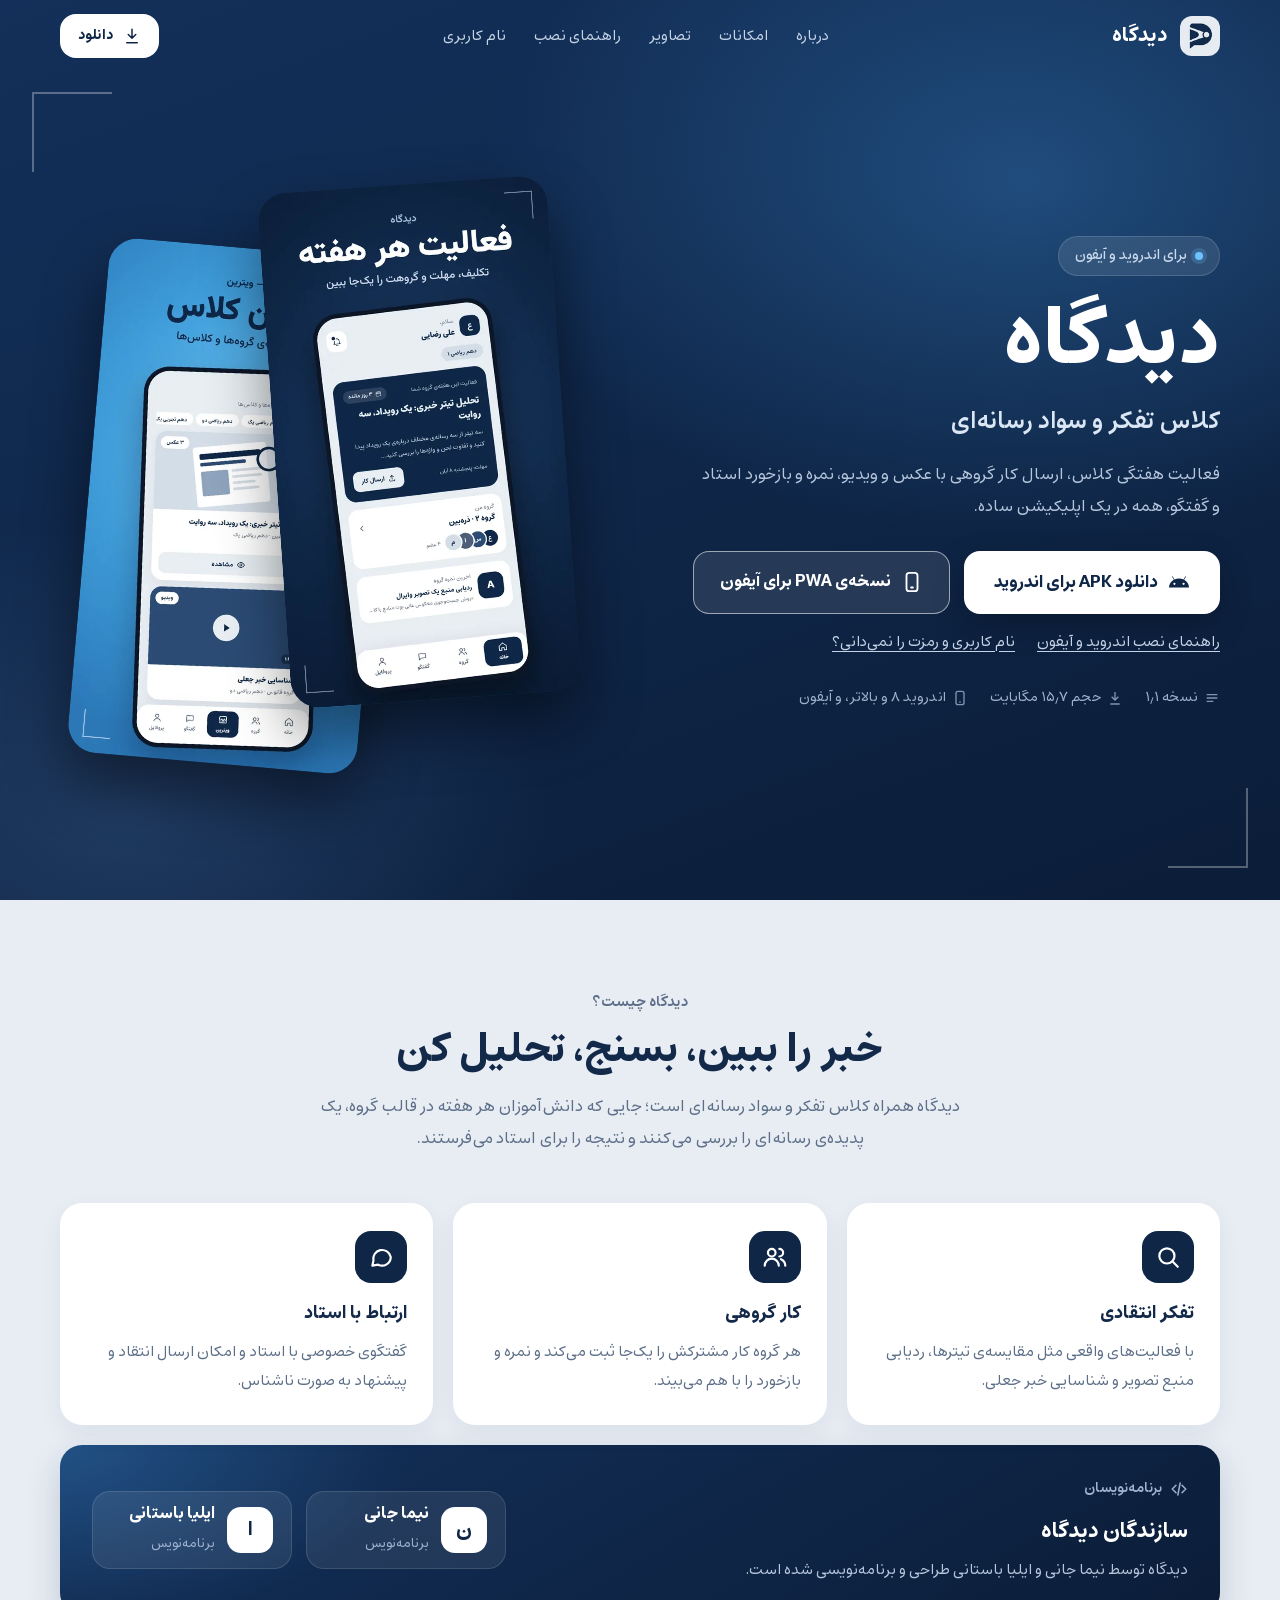
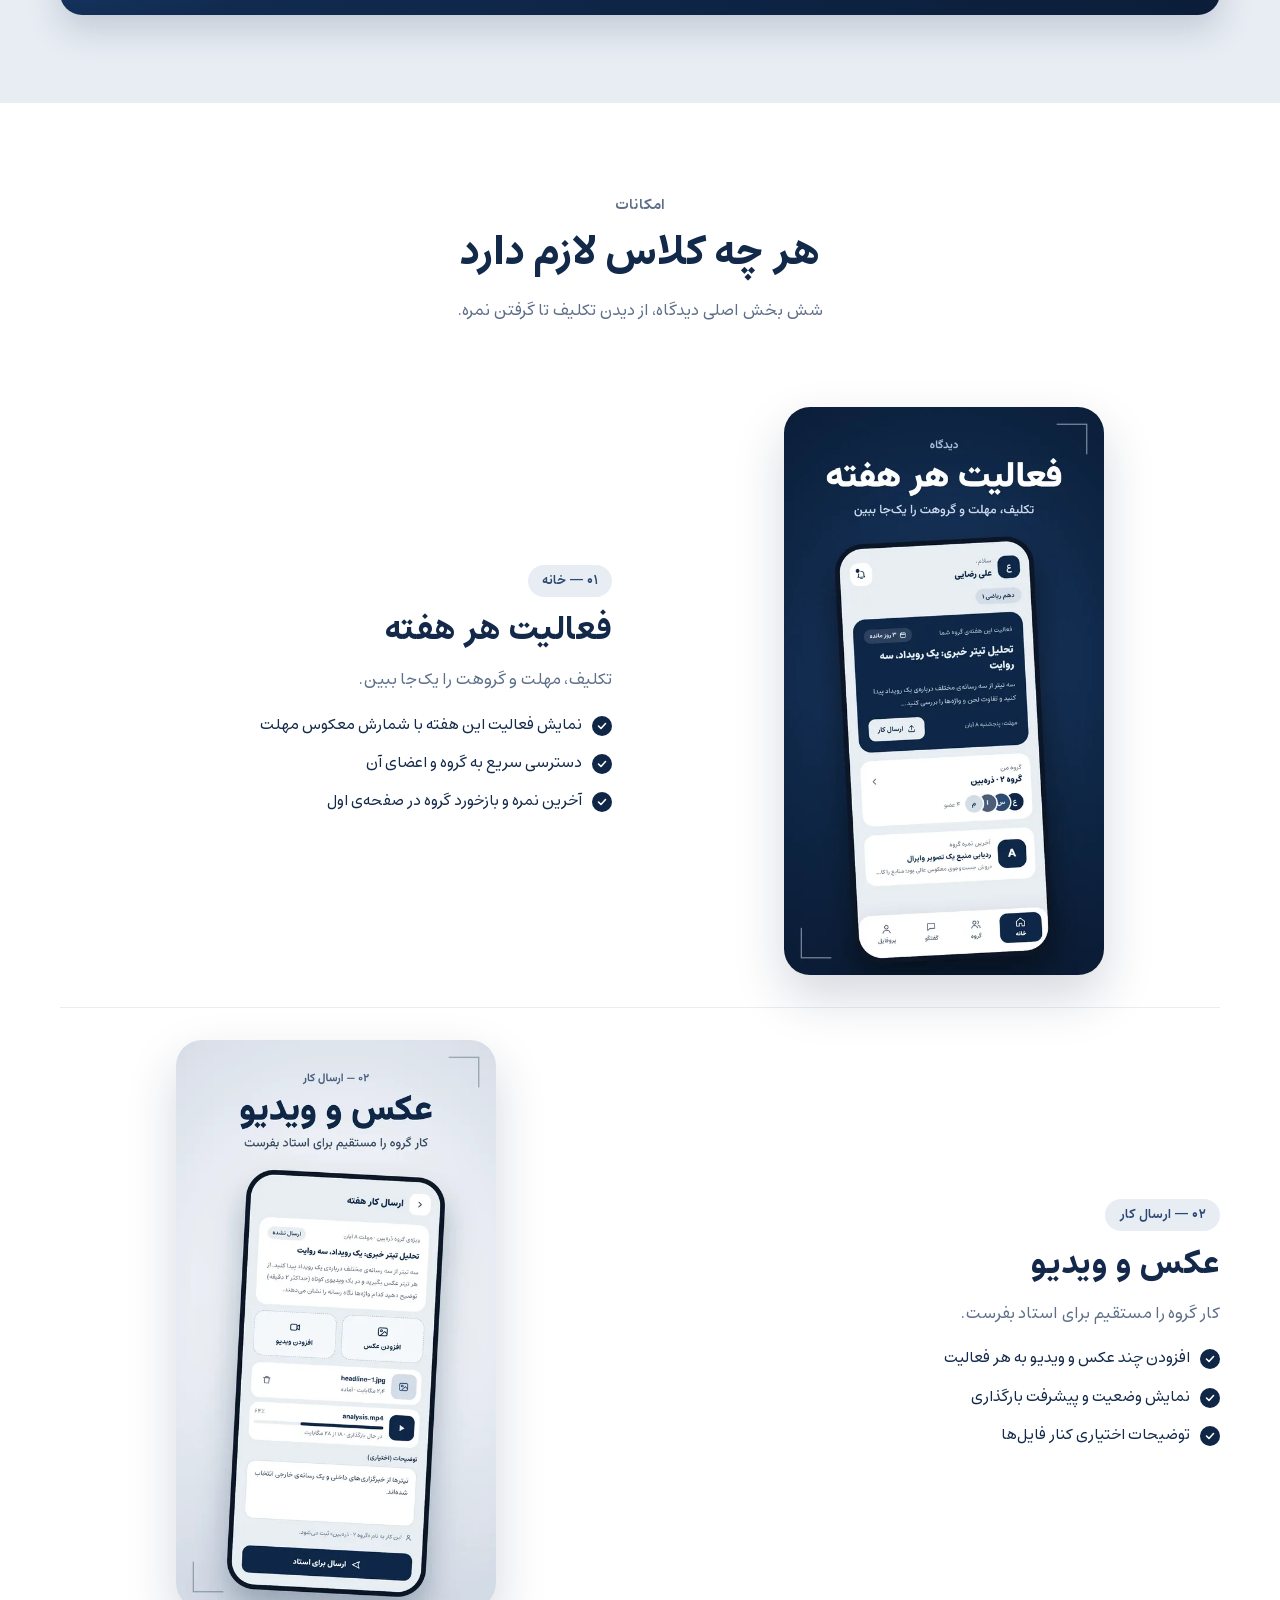
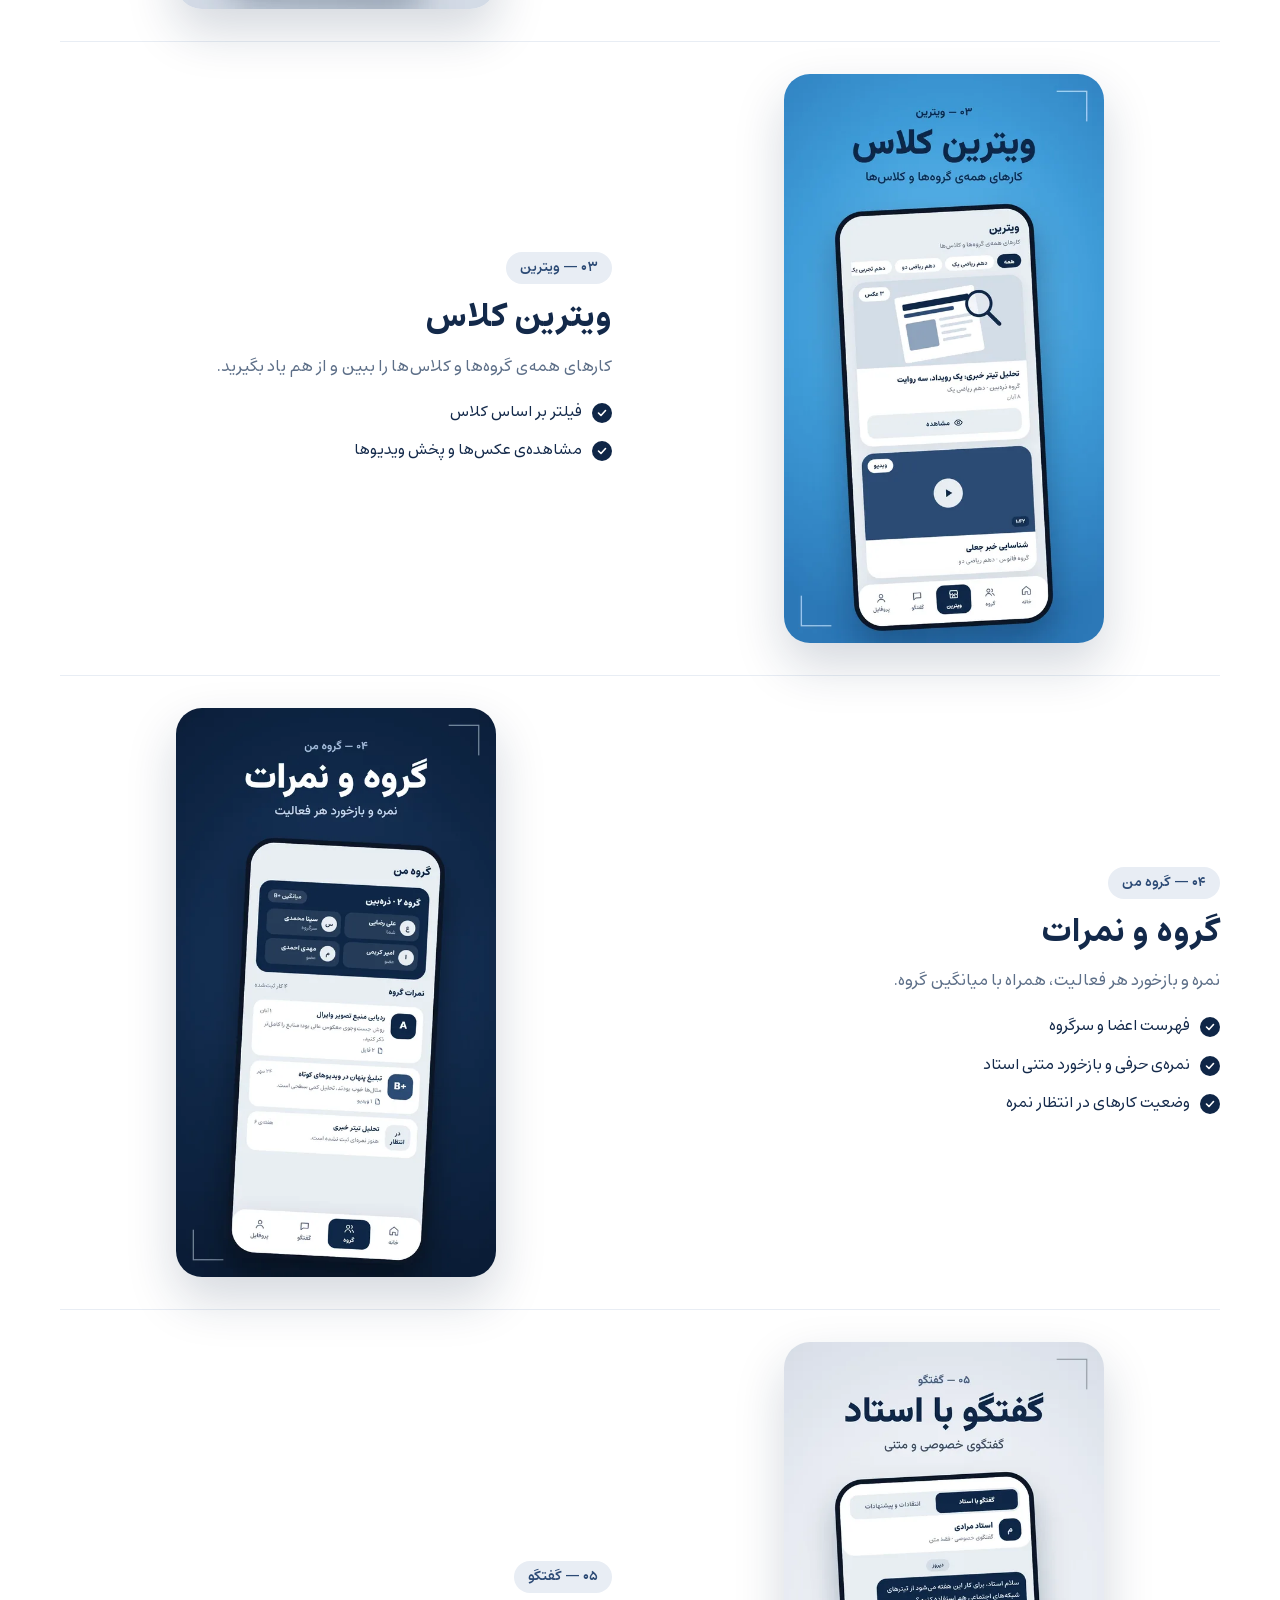
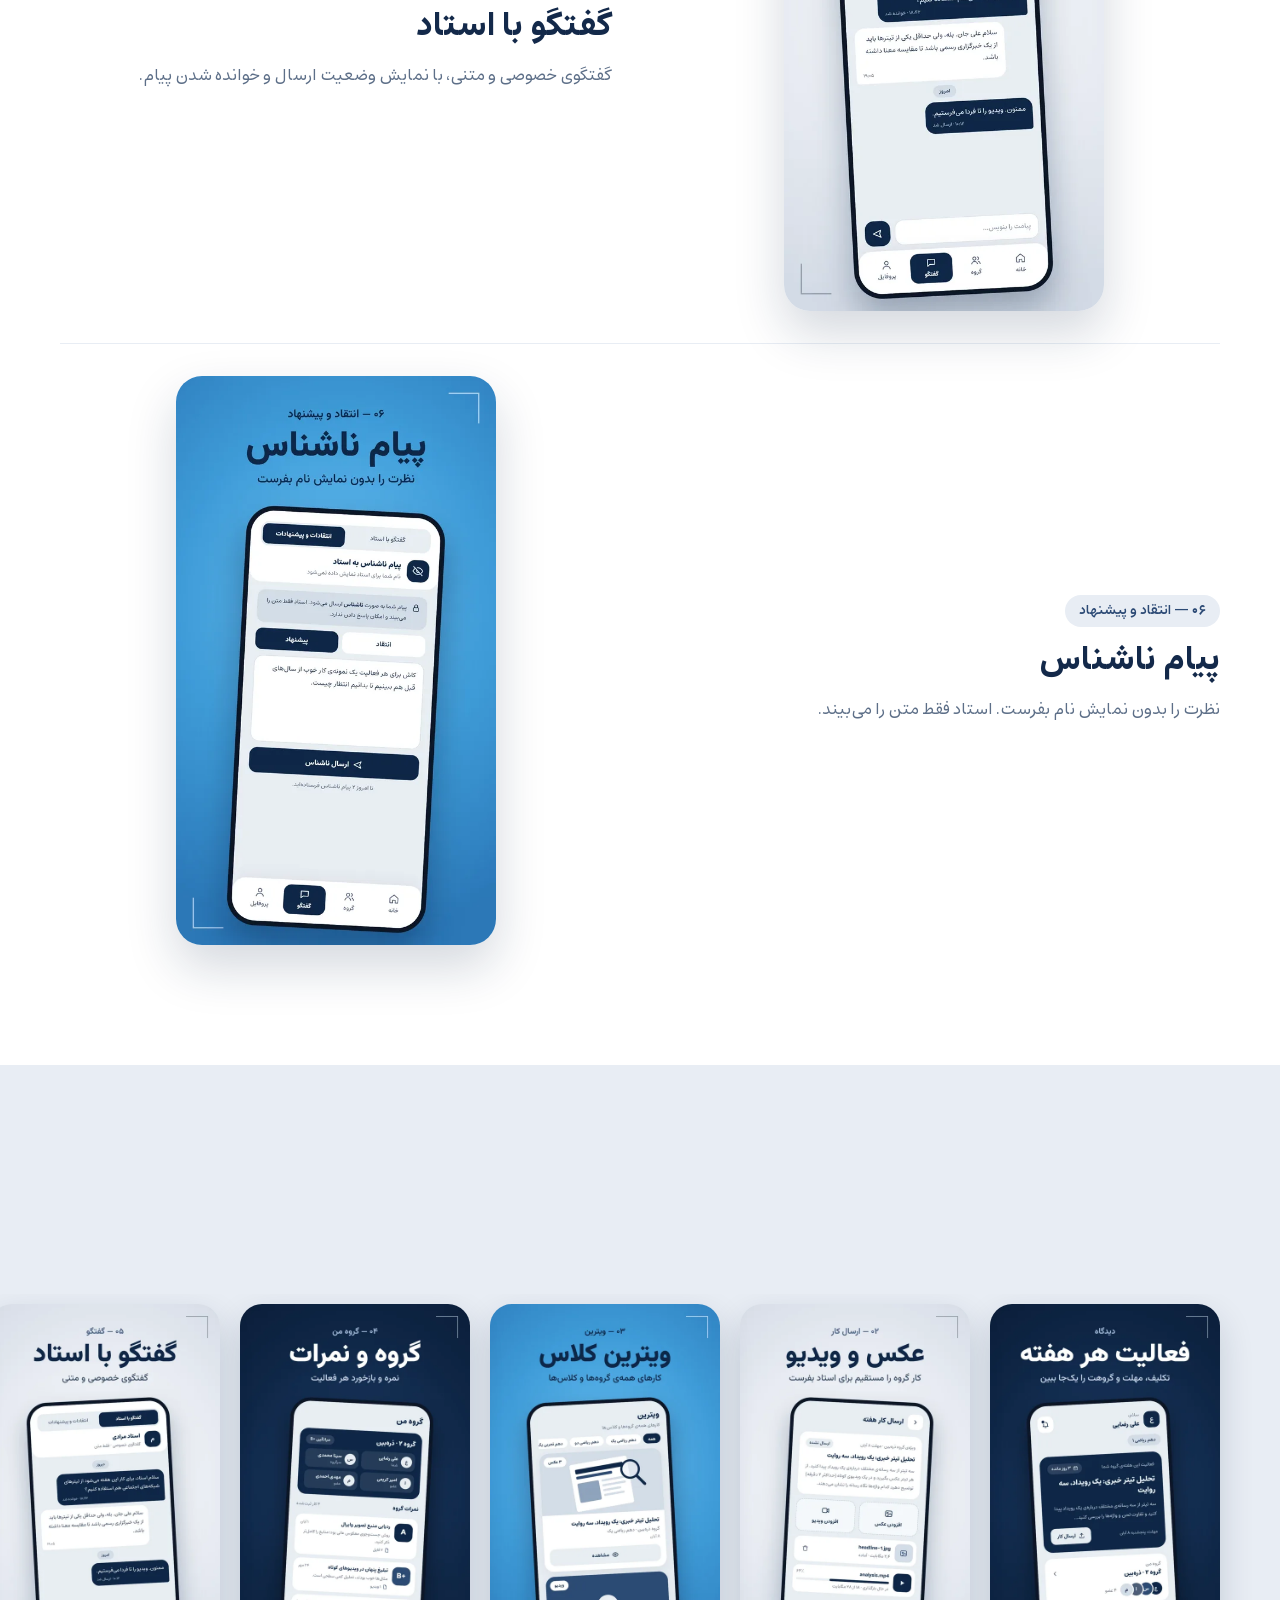
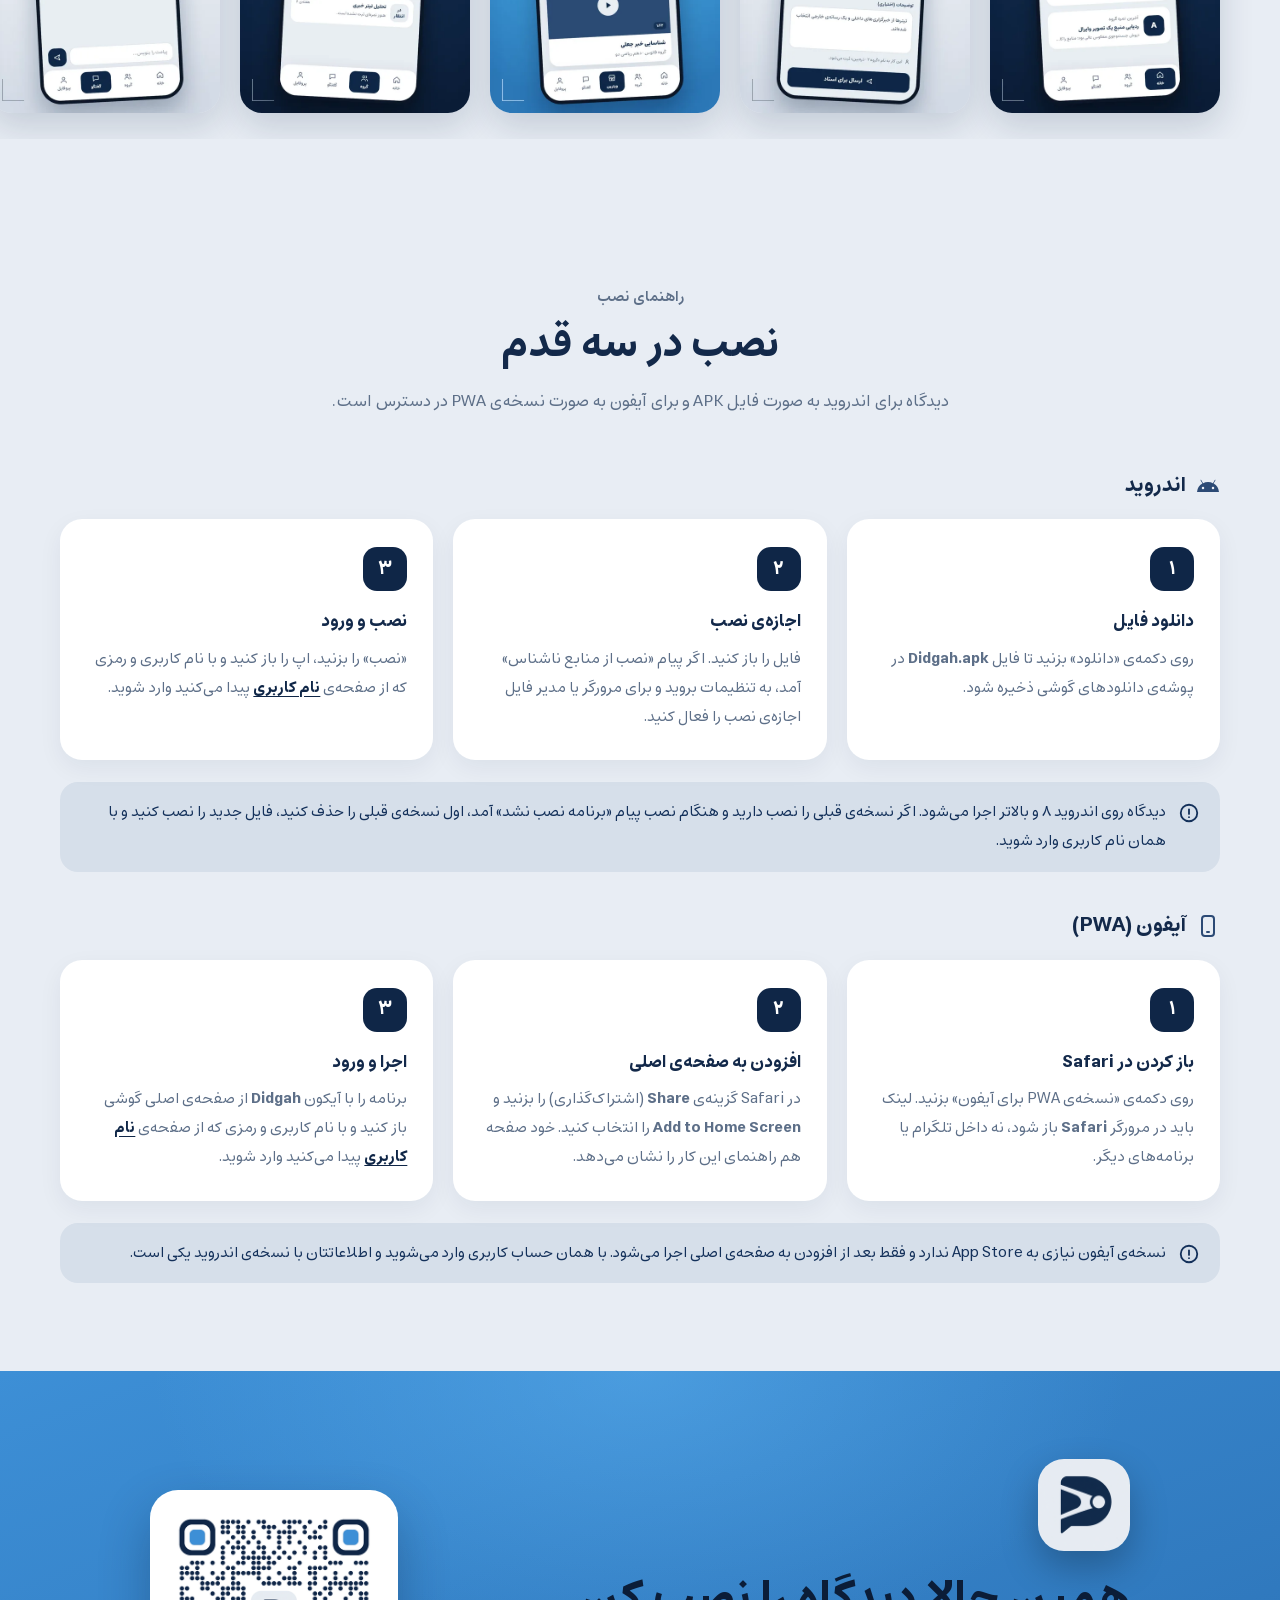
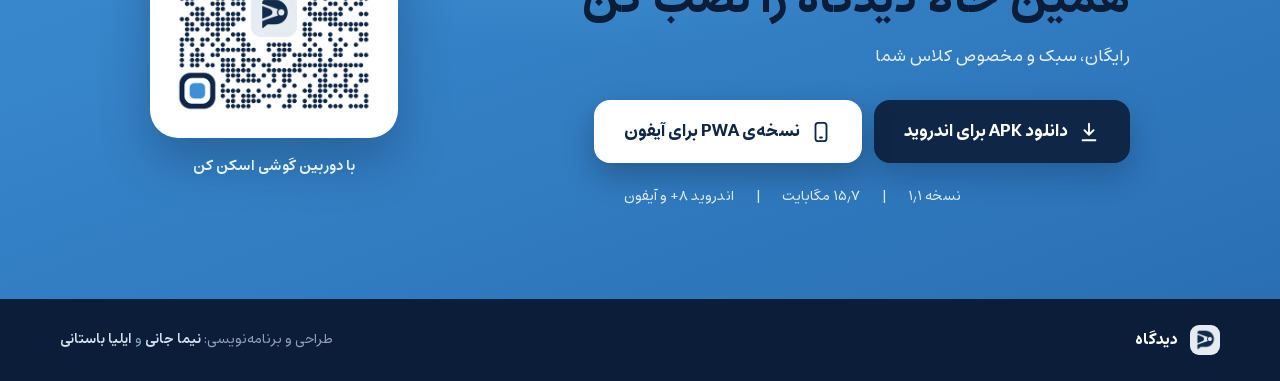
==== index.html @ c7723911 "Add QR code beside the final call to action on laptops Co-Authored-By: Claude Opus 5.5 <noreply@anth" ====
<!DOCTYPE html>
<html lang="fa" dir="rtl">
<head>
<meta charset="UTF-8">
<meta name="viewport" content="width=device-width, initial-scale=1, viewport-fit=cover">
<title>دیدگاه | دانلود اپلیکیشن کلاس تفکر و سواد رسانه‌ای</title>
<meta name="description" content="دانلود اپلیکیشن دیدگاه (Didgah) برای اندروید و نسخه‌ی PWA برای آیفون؛ اپ کلاس تفکر و سواد رسانه‌ای با فعالیت هفتگی، ارسال عکس و ویدیو، ویترین کلاس، نمرات گروه و گفتگو با استاد.">
<meta name="author" content="نیما جانی، ایلیا باستانی">
<meta name="robots" content="index, follow, max-image-preview:large">
<link rel="canonical" href="https://nimajani-cmd.github.io/didgah/">
<meta name="theme-color" content="#0f2647">
<link rel="icon" type="image/png" sizes="64x64" href="assets/img/logo-64.png">
<link rel="apple-touch-icon" href="assets/img/logo-192.png">
<meta property="og:type" content="website">
<meta property="og:site_name" content="دیدگاه">
<meta property="og:locale" content="fa_IR">
<meta property="og:url" content="https://nimajani-cmd.github.io/didgah/">
<meta property="og:title" content="دیدگاه | دانلود اپلیکیشن کلاس تفکر و سواد رسانه‌ای">
<meta property="og:description" content="فعالیت هفتگی، ارسال کار گروهی، نمرات و گفتگو با استاد در یک اپ.">
<meta property="og:image" content="https://nimajani-cmd.github.io/didgah/assets/img/banner.jpg">
<meta name="twitter:card" content="summary_large_image">
<script type="application/ld+json">
{
  "@context": "https://schema.org",
  "@graph": [
    {
      "@type": "WebSite",
      "name": "دیدگاه",
      "alternateName": ["Didgah", "اپلیکیشن دیدگاه"],
      "url": "https://nimajani-cmd.github.io/didgah/",
      "inLanguage": "fa"
    },
    {
      "@type": "SoftwareApplication",
      "name": "دیدگاه",
      "alternateName": "Didgah",
      "description": "اپلیکیشن کلاس تفکر و سواد رسانه‌ای با فعالیت هفتگی، ارسال عکس و ویدیو، ویترین کلاس، نمرات گروه و گفتگو با استاد.",
      "url": "https://nimajani-cmd.github.io/didgah/",
      "applicationCategory": "EducationalApplication",
      "operatingSystem": "Android 8.0+, iOS",
      "softwareVersion": "1.1",
      "downloadUrl": "https://nimajani-cmd.github.io/didgah/Didgah.apk",
      "image": "https://nimajani-cmd.github.io/didgah/assets/img/logo-192.png",
      "inLanguage": "fa",
      "offers": { "@type": "Offer", "price": "0", "priceCurrency": "IRR" },
      "author": [
        { "@type": "Person", "name": "نیما جانی" },
        { "@type": "Person", "name": "ایلیا باستانی" }
      ]
    }
  ]
}
</script>
<link rel="preload" href="assets/fonts/estedad_regular.ttf" as="font" type="font/ttf" crossorigin>
<link rel="preload" href="assets/fonts/estedad_bold.ttf" as="font" type="font/ttf" crossorigin>
<link rel="stylesheet" href="assets/css/site.css">
</head>
<body>

<!-- ======== Header ======== -->
<header class="top" id="top">
  <div class="wrap nav">
    <a href="#" class="brand"><img src="assets/img/logo-64.png" width="40" height="40" alt="لوگوی دیدگاه">دیدگاه</a>
    <nav class="nav-links">
      <a href="#about">درباره</a>
      <a href="#features">امکانات</a>
      <a href="#gallery" class="nav-gallery">تصاویر</a>
      <a href="#install">راهنمای نصب</a>
      <a href="account.html">نام کاربری</a>
    </nav>
    <a class="btn btn-small header-dl js-download" href="Didgah.apk" download="Didgah.apk" aria-label="دانلود APK">
      <svg viewBox="0 0 24 24" fill="none" stroke="currentColor" stroke-width="2" stroke-linecap="round" stroke-linejoin="round"><path d="M12 3v12M7 10l5 5 5-5M5 21h14"/></svg>
      <span class="dl-label">دانلود</span>
    </a>
  </div>
</header>

<!-- ======== Hero ======== -->
<section class="hero">
  <span class="corner tl"></span><span class="corner br"></span>
  <div class="hero-grid">
    <div>
      <span class="eyebrow">برای اندروید و آیفون</span>
      <h1>دیدگاه</h1>
      <div class="tagline">کلاس تفکر و سواد رسانه‌ای</div>
      <p class="lead">
        فعالیت هفتگی کلاس، ارسال کار گروهی با عکس و ویدیو، نمره و بازخورد استاد و گفتگو، همه در یک اپلیکیشن ساده.
      </p>
      <div class="cta-row" id="hero-cta">
        <a class="btn btn-primary js-download" href="Didgah.apk" download="Didgah.apk">
          <svg viewBox="0 0 24 24" fill="currentColor"><path d="M17.6 9.48l1.84-3.18a.38.38 0 00-.66-.38l-1.86 3.22A11.4 11.4 0 0012 8.1c-1.77 0-3.43.38-4.92 1.04L5.22 5.92a.38.38 0 00-.66.38L6.4 9.48A10.8 10.8 0 001 18h22a10.8 10.8 0 00-5.4-8.52zM7 15.25a1.25 1.25 0 110-2.5 1.25 1.25 0 010 2.5zm10 0a1.25 1.25 0 110-2.5 1.25 1.25 0 010 2.5z"/></svg>
          دانلود APK برای اندروید
        </a>
        <a class="btn btn-ios" href="https://didgah-web.mahyar-447.workers.dev/" target="_blank" rel="noopener">
          <svg viewBox="0 0 24 24" fill="none" stroke="currentColor" stroke-width="2" stroke-linecap="round" stroke-linejoin="round"><rect x="6" y="2" width="12" height="20" rx="3"/><path d="M11 18h2"/></svg>
          نسخه‌ی PWA برای آیفون
        </a>
      </div>
      <div class="hero-links">
        <a class="guide-link" href="#install">راهنمای نصب اندروید و آیفون</a>
        <a class="guide-link" href="account.html">نام کاربری و رمزت را نمی‌دانی؟</a>
      </div>
      <div class="meta">
        <span><svg viewBox="0 0 24 24" fill="none" stroke="currentColor" stroke-width="2"><path d="M4 7h16M4 12h16M4 17h10"/></svg>نسخه ۱٫۱</span>
        <span><svg viewBox="0 0 24 24" fill="none" stroke="currentColor" stroke-width="2"><path d="M12 3v12M7 10l5 5 5-5M5 21h14"/></svg>حجم ۱۵٫۷ مگابایت</span>
        <span><svg viewBox="0 0 24 24" fill="none" stroke="currentColor" stroke-width="2"><rect x="6" y="2" width="12" height="20" rx="3"/><path d="M11 18h2"/></svg>اندروید ۸ و بالاتر، و آیفون</span>
      </div>
    </div>
    <div class="hero-phones" aria-hidden="true">
      <div class="phone p2"><img src="assets/img/showcase-540.webp" srcset="assets/img/showcase-540.webp 540w, assets/img/showcase.webp 1080w" sizes="(max-width: 920px) 54vw, 290px" width="540" height="960" alt="" fetchpriority="high"></div>
      <div class="phone p1"><img src="assets/img/home-540.webp" srcset="assets/img/home-540.webp 540w, assets/img/home.webp 1080w" sizes="(max-width: 920px) 54vw, 290px" width="540" height="960" alt="" fetchpriority="high"></div>
    </div>
  </div>
</section>

<!-- ======== About ======== -->
<section id="about">
  <div class="wrap">
    <div class="section-head reveal">
      <div class="num">دیدگاه چیست؟</div>
      <h2>خبر را ببین، بسنج، تحلیل کن</h2>
      <p>دیدگاه همراه کلاس تفکر و سواد رسانه‌ای است؛ جایی که دانش‌آموزان هر هفته در قالب گروه، یک پدیده‌ی رسانه‌ای را بررسی می‌کنند و نتیجه را برای استاد می‌فرستند.</p>
    </div>
    <div class="about-grid">
      <div class="about-card reveal">
        <div class="ic"><svg viewBox="0 0 24 24" fill="none" stroke="currentColor" stroke-width="2" stroke-linecap="round" stroke-linejoin="round"><circle cx="11" cy="11" r="7"/><path d="M21 21l-4.3-4.3"/></svg></div>
        <h3>تفکر انتقادی</h3>
        <p>با فعالیت‌های واقعی مثل مقایسه‌ی تیترها، ردیابی منبع تصویر و شناسایی خبر جعلی.</p>
      </div>
      <div class="about-card reveal">
        <div class="ic"><svg viewBox="0 0 24 24" fill="none" stroke="currentColor" stroke-width="2" stroke-linecap="round" stroke-linejoin="round"><circle cx="9" cy="8" r="3.5"/><path d="M2.5 20a6.5 6.5 0 0113 0"/><path d="M16 4.5a3.5 3.5 0 010 7M21.5 20a6.5 6.5 0 00-4-6"/></svg></div>
        <h3>کار گروهی</h3>
        <p>هر گروه کار مشترکش را یک‌جا ثبت می‌کند و نمره و بازخورد را با هم می‌بیند.</p>
      </div>
      <div class="about-card reveal">
        <div class="ic"><svg viewBox="0 0 24 24" fill="none" stroke="currentColor" stroke-width="2" stroke-linecap="round" stroke-linejoin="round"><path d="M21 12a8 8 0 01-11.6 7.1L4 20l1-4.6A8 8 0 1121 12z"/></svg></div>
        <h3>ارتباط با استاد</h3>
        <p>گفتگوی خصوصی با استاد و امکان ارسال انتقاد و پیشنهاد به صورت ناشناس.</p>
      </div>
    </div>

    <div class="devs reveal" id="developers">
      <div class="devs-text">
        <span class="label"><svg viewBox="0 0 24 24" fill="none" stroke="currentColor" stroke-width="2" stroke-linecap="round" stroke-linejoin="round"><path d="M8 7l-5 5 5 5M16 7l5 5-5 5M13.5 4l-3 16"/></svg>برنامه‌نویسان</span>
        <h3>سازندگان دیدگاه</h3>
        <p>دیدگاه توسط نیما جانی و ایلیا باستانی طراحی و برنامه‌نویسی شده است.</p>
      </div>
      <div class="dev-list">
        <div class="dev"><span class="av">ن</span><div><b>نیما جانی</b><small>برنامه‌نویس</small></div></div>
        <div class="dev"><span class="av">ا</span><div><b>ایلیا باستانی</b><small>برنامه‌نویس</small></div></div>
      </div>
    </div>
  </div>
</section>

<!-- ======== Features ======== -->
<section class="features" id="features">
  <div class="wrap">
    <div class="section-head reveal">
      <div class="num">امکانات</div>
      <h2>هر چه کلاس لازم دارد</h2>
      <p>شش بخش اصلی دیدگاه، از دیدن تکلیف تا گرفتن نمره.</p>
    </div>

    <div class="feature reveal">
      <div>
        <span class="tag">۰۱ — خانه</span>
        <h3>فعالیت هر هفته</h3>
        <p>تکلیف، مهلت و گروهت را یک‌جا ببین.</p>
        <ul>
          <li>نمایش فعالیت این هفته با شمارش معکوس مهلت</li>
          <li>دسترسی سریع به گروه و اعضای آن</li>
          <li>آخرین نمره و بازخورد گروه در صفحه‌ی اول</li>
        </ul>
      </div>
      <div class="feature-img"><img src="assets/img/home-540.webp" srcset="assets/img/home-540.webp 540w, assets/img/home.webp 1080w" sizes="(max-width: 920px) 72vw, 320px" width="540" height="960" alt="صفحه‌ی خانه‌ی دیدگاه" loading="lazy" decoding="async"></div>
    </div>

    <div class="feature reveal">
      <div>
        <span class="tag">۰۲ — ارسال کار</span>
        <h3>عکس و ویدیو</h3>
        <p>کار گروه را مستقیم برای استاد بفرست.</p>
        <ul>
          <li>افزودن چند عکس و ویدیو به هر فعالیت</li>
          <li>نمایش وضعیت و پیشرفت بارگذاری</li>
          <li>توضیحات اختیاری کنار فایل‌ها</li>
        </ul>
      </div>
      <div class="feature-img"><img src="assets/img/submit-540.webp" srcset="assets/img/submit-540.webp 540w, assets/img/submit.webp 1080w" sizes="(max-width: 920px) 72vw, 320px" width="540" height="960" alt="صفحه‌ی ارسال کار" loading="lazy" decoding="async"></div>
    </div>

    <div class="feature reveal">
      <div>
        <span class="tag">۰۳ — ویترین</span>
        <h3>ویترین کلاس</h3>
        <p>کارهای همه‌ی گروه‌ها و کلاس‌ها را ببین و از هم یاد بگیرید.</p>
        <ul>
          <li>فیلتر بر اساس کلاس</li>
          <li>مشاهده‌ی عکس‌ها و پخش ویدیوها</li>
        </ul>
      </div>
      <div class="feature-img"><img src="assets/img/showcase-540.webp" srcset="assets/img/showcase-540.webp 540w, assets/img/showcase.webp 1080w" sizes="(max-width: 920px) 72vw, 320px" width="540" height="960" alt="ویترین کلاس" loading="lazy" decoding="async"></div>
    </div>

    <div class="feature reveal">
      <div>
        <span class="tag">۰۴ — گروه من</span>
        <h3>گروه و نمرات</h3>
        <p>نمره و بازخورد هر فعالیت، همراه با میانگین گروه.</p>
        <ul>
          <li>فهرست اعضا و سرگروه</li>
          <li>نمره‌ی حرفی و بازخورد متنی استاد</li>
          <li>وضعیت کارهای در انتظار نمره</li>
        </ul>
      </div>
      <div class="feature-img"><img src="assets/img/group-540.webp" srcset="assets/img/group-540.webp 540w, assets/img/group.webp 1080w" sizes="(max-width: 920px) 72vw, 320px" width="540" height="960" alt="صفحه‌ی گروه و نمرات" loading="lazy" decoding="async"></div>
    </div>

    <div class="feature reveal">
      <div>
        <span class="tag">۰۵ — گفتگو</span>
        <h3>گفتگو با استاد</h3>
        <p>گفتگوی خصوصی و متنی، با نمایش وضعیت ارسال و خوانده شدن پیام.</p>
      </div>
      <div class="feature-img"><img src="assets/img/chat-540.webp" srcset="assets/img/chat-540.webp 540w, assets/img/chat.webp 1080w" sizes="(max-width: 920px) 72vw, 320px" width="540" height="960" alt="گفتگو با استاد" loading="lazy" decoding="async"></div>
    </div>

    <div class="feature reveal">
      <div>
        <span class="tag">۰۶ — انتقاد و پیشنهاد</span>
        <h3>پیام ناشناس</h3>
        <p>نظرت را بدون نمایش نام بفرست. استاد فقط متن را می‌بیند.</p>
      </div>
      <div class="feature-img"><img src="assets/img/anonymous-540.webp" srcset="assets/img/anonymous-540.webp 540w, assets/img/anonymous.webp 1080w" sizes="(max-width: 920px) 72vw, 320px" width="540" height="960" alt="ارسال پیام ناشناس" loading="lazy" decoding="async"></div>
    </div>
  </div>
</section>

<!-- ======== Gallery (laptop/desktop only) ======== -->
<section class="gallery" id="gallery">
  <div class="wrap">
    <div class="section-head reveal">
      <div class="num">تصاویر</div>
      <h2>نگاهی به اپلیکیشن</h2>
    </div>
  </div>
  <div class="shots">
    <img src="assets/img/home-540.webp" width="540" height="960" alt="خانه" loading="lazy" decoding="async">
    <img src="assets/img/submit-540.webp" width="540" height="960" alt="ارسال کار" loading="lazy" decoding="async">
    <img src="assets/img/showcase-540.webp" width="540" height="960" alt="ویترین" loading="lazy" decoding="async">
    <img src="assets/img/group-540.webp" width="540" height="960" alt="گروه و نمرات" loading="lazy" decoding="async">
    <img src="assets/img/chat-540.webp" width="540" height="960" alt="گفتگو" loading="lazy" decoding="async">
    <img src="assets/img/anonymous-540.webp" width="540" height="960" alt="پیام ناشناس" loading="lazy" decoding="async">
  </div>
</section>

<!-- ======== Install ======== -->
<section id="install">
  <div class="wrap">
    <div class="section-head reveal">
      <div class="num">راهنمای نصب</div>
      <h2>نصب در سه قدم</h2>
      <p>دیدگاه برای اندروید به صورت فایل APK و برای آیفون به صورت نسخه‌ی PWA در دسترس است.</p>
    </div>
    <div class="install-groups">
      <div id="install-android">
        <h3 class="install-title reveal"><svg viewBox="0 0 24 24" fill="currentColor"><path d="M17.6 9.48l1.84-3.18a.38.38 0 00-.66-.38l-1.86 3.22A11.4 11.4 0 0012 8.1c-1.77 0-3.43.38-4.92 1.04L5.22 5.92a.38.38 0 00-.66.38L6.4 9.48A10.8 10.8 0 001 18h22a10.8 10.8 0 00-5.4-8.52zM7 15.25a1.25 1.25 0 110-2.5 1.25 1.25 0 010 2.5zm10 0a1.25 1.25 0 110-2.5 1.25 1.25 0 010 2.5z"/></svg>اندروید</h3>
        <div class="install-grid">
          <div class="step reveal">
            <h3>دانلود فایل</h3>
            <p>روی دکمه‌ی «دانلود» بزنید تا فایل <b>Didgah.apk</b> در پوشه‌ی دانلودهای گوشی ذخیره شود.</p>
          </div>
          <div class="step reveal">
            <h3>اجازه‌ی نصب</h3>
            <p>فایل را باز کنید. اگر پیام «نصب از منابع ناشناس» آمد، به تنظیمات بروید و برای مرورگر یا مدیر فایل اجازه‌ی نصب را فعال کنید.</p>
          </div>
          <div class="step reveal">
            <h3>نصب و ورود</h3>
            <p>«نصب» را بزنید، اپ را باز کنید و با نام کاربری و رمزی که از صفحه‌ی <a class="install-step-link" href="account.html">نام کاربری</a> پیدا می‌کنید وارد شوید.</p>
          </div>
        </div>
        <div class="note reveal">
          <svg viewBox="0 0 24 24" fill="none" stroke="currentColor" stroke-width="2" stroke-linecap="round" stroke-linejoin="round"><circle cx="12" cy="12" r="9"/><path d="M12 8v5M12 16.5v.01"/></svg>
          <div>دیدگاه روی اندروید ۸ و بالاتر اجرا می‌شود. اگر نسخه‌ی قبلی را نصب دارید و هنگام نصب پیام «برنامه نصب نشد» آمد، اول نسخه‌ی قبلی را حذف کنید، فایل جدید را نصب کنید و با همان نام کاربری وارد شوید.</div>
        </div>
      </div>

      <div id="install-ios">
        <h3 class="install-title reveal"><svg viewBox="0 0 24 24" fill="none" stroke="currentColor" stroke-width="2" stroke-linecap="round" stroke-linejoin="round"><rect x="6" y="2" width="12" height="20" rx="3"/><path d="M11 18h2"/></svg>آیفون (PWA)</h3>
        <div class="install-grid">
          <div class="step reveal">
            <h3>باز کردن در Safari</h3>
            <p>روی دکمه‌ی «نسخه‌ی PWA برای آیفون» بزنید. لینک باید در مرورگر <b>Safari</b> باز شود، نه داخل تلگرام یا برنامه‌های دیگر.</p>
          </div>
          <div class="step reveal">
            <h3>افزودن به صفحه‌ی اصلی</h3>
            <p>در Safari گزینه‌ی <b>Share</b> (اشتراک‌گذاری) را بزنید و <b>Add to Home Screen</b> را انتخاب کنید. خود صفحه هم راهنمای این کار را نشان می‌دهد.</p>
          </div>
          <div class="step reveal">
            <h3>اجرا و ورود</h3>
            <p>برنامه را با آیکون <b>Didgah</b> از صفحه‌ی اصلی گوشی باز کنید و با نام کاربری و رمزی که از صفحه‌ی <a class="install-step-link" href="account.html">نام کاربری</a> پیدا می‌کنید وارد شوید.</p>
          </div>
        </div>
        <div class="note reveal">
          <svg viewBox="0 0 24 24" fill="none" stroke="currentColor" stroke-width="2" stroke-linecap="round" stroke-linejoin="round"><circle cx="12" cy="12" r="9"/><path d="M12 8v5M12 16.5v.01"/></svg>
          <div>نسخه‌ی آیفون نیازی به App Store ندارد و فقط بعد از افزودن به صفحه‌ی اصلی اجرا می‌شود. با همان حساب کاربری وارد می‌شوید و اطلاعاتتان با نسخه‌ی اندروید یکی است.</div>
        </div>
      </div>
    </div>
  </div>
</section>

<!-- ======== Final CTA ======== -->
<section class="final" id="final">
  <div class="wrap reveal final-grid">
    <div class="final-main">
    <img class="logo" src="assets/img/logo-192.png" width="92" height="92" alt="لوگوی دیدگاه" loading="lazy">
    <h2>همین حالا دیدگاه را نصب کن</h2>
    <p>رایگان، سبک و مخصوص کلاس شما</p>
    <div class="final-actions">
      <a class="btn btn-dark js-download" href="Didgah.apk" download="Didgah.apk">
        <svg viewBox="0 0 24 24" fill="none" stroke="currentColor" stroke-width="2" stroke-linecap="round" stroke-linejoin="round"><path d="M12 3v12M7 10l5 5 5-5M5 21h14"/></svg>
        دانلود APK برای اندروید
      </a>
      <a class="btn btn-primary" href="https://didgah-web.mahyar-447.workers.dev/" target="_blank" rel="noopener">
        <svg viewBox="0 0 24 24" fill="none" stroke="currentColor" stroke-width="2" stroke-linecap="round" stroke-linejoin="round"><rect x="6" y="2" width="12" height="20" rx="3"/><path d="M11 18h2"/></svg>
        نسخه‌ی PWA برای آیفون
      </a>
    </div>
    <div class="meta">
      <span>نسخه ۱٫۱</span><span>|</span><span>۱۵٫۷ مگابایت</span><span>|</span><span>اندروید ۸+ و آیفون</span>
    </div>
    </div>
    <!-- Laptop/desktop only: scan with a phone to open the site there -->
    <div class="final-qr" aria-hidden="true">
      <div class="final-qr-tile"><img src="assets/img/qr.png" width="480" height="480" alt="" loading="lazy" decoding="async"></div>
      <span>با دوربین گوشی اسکن کن</span>
    </div>
  </div>
</section>

<footer>
  <div class="wrap">
    <a href="#" class="brand"><img src="assets/img/logo-64.png" width="30" height="30" alt="" loading="lazy">دیدگاه</a>
    <div class="credit">طراحی و برنامه‌نویسی: <b>نیما جانی</b> و <b>ایلیا باستانی</b></div>
  </div>
</footer>

<!-- Mobile sticky download bar -->
<div class="sticky-dl" id="sticky-dl" aria-hidden="true">
  <a class="btn btn-dark js-download" href="Didgah.apk" download="Didgah.apk" tabindex="-1">
    <svg viewBox="0 0 24 24" fill="none" stroke="currentColor" stroke-width="2" stroke-linecap="round" stroke-linejoin="round"><path d="M12 3v12M7 10l5 5 5-5M5 21h14"/></svg>
    اندروید APK
  </a>
  <a class="btn sticky-pwa" href="https://didgah-web.mahyar-447.workers.dev/" target="_blank" rel="noopener" tabindex="-1">
    <svg viewBox="0 0 24 24" fill="none" stroke="currentColor" stroke-width="2" stroke-linecap="round" stroke-linejoin="round"><rect x="6" y="2" width="12" height="20" rx="3"/><path d="M11 18h2"/></svg>
    آیفون PWA
  </a>
</div>

<div class="toast" id="toast" role="status" aria-live="polite"></div>

<script>
  // Header background on scroll
  const header = document.getElementById('top');
  const onScroll = () => header.classList.toggle('scrolled', window.scrollY > 20);
  window.addEventListener('scroll', onScroll, { passive: true });
  onScroll();

  // Reveal on scroll
  const io = new IntersectionObserver(entries => {
    entries.forEach(e => { if (e.isIntersecting) { e.target.classList.add('in'); io.unobserve(e.target); } });
  }, { threshold: 0.12 });
  document.querySelectorAll('.reveal').forEach(el => io.observe(el));

  // Mobile sticky bar: visible once the hero buttons scroll away, hidden at the final CTA
  const bar = document.getElementById('sticky-dl');
  const seen = { 'hero-cta': true, final: false };
  const updateBar = () => {
    const show = !seen['hero-cta'] && !seen.final;
    bar.classList.toggle('show', show);
    bar.setAttribute('aria-hidden', String(!show));
    document.body.classList.toggle('has-sticky', show);
  };
  const barIO = new IntersectionObserver(entries => {
    entries.forEach(e => { seen[e.target.id] = e.isIntersecting; });
    updateBar();
  });
  ['hero-cta', 'final'].forEach(id => barIO.observe(document.getElementById(id)));

  // Download feedback
  const toast = document.getElementById('toast');
  let t;
  document.querySelectorAll('.js-download').forEach(a => a.addEventListener('click', () => {
    toast.textContent = 'دانلود شروع شد. پس از پایان، فایل Didgah.apk را روی گوشی اندروید باز کنید.';
    toast.classList.add('show');
    clearTimeout(t);
    t = setTimeout(() => toast.classList.remove('show'), 4500);
  }));
</script>
</body>
</html>
---- assets/css/site.css ----
@font-face { font-family: Estedad; src: url(../fonts/estedad_regular.ttf) format("truetype"); font-weight: 400; font-display: swap; }
@font-face { font-family: Estedad; src: url(../fonts/estedad_medium.ttf) format("truetype"); font-weight: 500; font-display: swap; }
@font-face { font-family: Estedad; src: url(../fonts/estedad_semibold.ttf) format("truetype"); font-weight: 600; font-display: swap; }
@font-face { font-family: Estedad; src: url(../fonts/estedad_bold.ttf) format("truetype"); font-weight: 700; font-display: swap; }

:root {
  --navy-900: #0b1d38;
  --navy-800: #0f2647;
  --navy-700: #13305a;
  --navy-500: #2c4a75;
  --blue: #3d8fd6;
  --ice: #e8edf4;
  --ice-2: #d6dfea;
  --text: #13294a;
  --muted: #5d6f88;
  --white: #ffffff;
  --radius: 22px;
  --header-h: 72px;
  --safe-b: env(safe-area-inset-bottom, 0px);
}
* { box-sizing: border-box; margin: 0; padding: 0; }
html { scroll-behavior: smooth; scroll-padding-top: var(--header-h); -webkit-text-size-adjust: 100%; }
body {
  font-family: Estedad, Tahoma, sans-serif;
  color: var(--text);
  background: var(--ice);
  line-height: 1.9;
  -webkit-font-smoothing: antialiased;
  -webkit-tap-highlight-color: transparent;
  overflow-x: hidden;
}
a { color: inherit; text-decoration: none; }
img { max-width: 100%; height: auto; display: block; }
:focus-visible { outline: 3px solid #6cc3ff; outline-offset: 3px; border-radius: 8px; }
.wrap { width: min(1160px, 100% - 48px); margin-inline: auto; }

/* ---------- Header ---------- */
header.top {
  position: fixed; inset: 0 0 auto 0; z-index: 50;
  transition: background .25s, box-shadow .25s;
}
header.top.scrolled { background: rgba(11, 29, 56, .92); -webkit-backdrop-filter: blur(10px); backdrop-filter: blur(10px); box-shadow: 0 6px 24px rgba(0,0,0,.18); }
.nav { display: flex; align-items: center; justify-content: space-between; height: var(--header-h); }
.brand { display: flex; align-items: center; gap: 12px; color: var(--white); font-weight: 700; font-size: 1.3rem; }
.brand img { width: 40px; height: 40px; border-radius: 12px; }
.nav-links { display: flex; gap: 28px; color: #c5d3e6; font-size: .95rem; }
.btn {
  display: inline-flex; align-items: center; justify-content: center; gap: 10px;
  min-height: 44px; font-family: inherit; font-weight: 700; border: 0; cursor: pointer;
  border-radius: 16px; transition: transform .15s, box-shadow .2s, background .2s;
  white-space: nowrap;
}
.btn:active { transform: scale(.97); }
.btn svg { width: 22px; height: 22px; flex: none; }
.btn-small { padding: 8px 18px; font-size: .9rem; background: var(--white); color: var(--navy-800); }
.btn-small svg { width: 18px; height: 18px; }
.btn-primary { padding: 15px 30px; font-size: 1.1rem; background: var(--white); color: var(--navy-800); box-shadow: 0 12px 30px rgba(0,0,0,.25); }
.btn-dark { padding: 15px 30px; font-size: 1.1rem; background: var(--navy-800); color: var(--white); box-shadow: 0 12px 30px rgba(15,38,71,.3); }
.btn-ios { padding: 14px 26px; font-size: 1.05rem; color: var(--white); border: 1.5px solid rgba(255,255,255,.55); background: rgba(255,255,255,.1); }
.btn-ghost { padding: 14px 26px; font-size: 1rem; color: var(--white); border: 1.5px solid rgba(255,255,255,.35); background: transparent; }

@media (hover: hover) {
  .nav-links a:hover { color: var(--white); }
  .btn-primary:hover { transform: translateY(-2px); box-shadow: 0 16px 36px rgba(0,0,0,.3); }
  .btn-dark:hover { background: var(--navy-700); transform: translateY(-2px); }
  .btn-ghost:hover { background: rgba(255,255,255,.08); }
  .btn-ios:hover { background: rgba(255,255,255,.2); transform: translateY(-2px); }
  .about-card:hover, .step:hover { transform: translateY(-4px); box-shadow: 0 16px 34px rgba(15,38,71,.1); }
}

/* ---------- Hero ---------- */
.hero {
  position: relative; overflow: hidden; color: var(--white);
  background:
    radial-gradient(900px 600px at 80% 20%, rgba(61,143,214,.35), transparent 60%),
    radial-gradient(700px 500px at 10% 90%, rgba(44,74,117,.6), transparent 60%),
    linear-gradient(160deg, var(--navy-700), var(--navy-900));
  min-height: 100vh; min-height: 100svh;
  display: flex; align-items: center;
  padding: calc(var(--header-h) + 24px) 0 48px;
}
.corner { position: absolute; width: 80px; height: 80px; border-color: rgba(255,255,255,.3); border-style: solid; pointer-events: none; }
.corner.tl { top: calc(var(--header-h) + 20px); left: 32px; border-width: 2px 0 0 2px; }
.corner.br { bottom: 32px; right: 32px; border-width: 0 2px 2px 0; }
.hero-grid { display: grid; grid-template-columns: 1.05fr .95fr; align-items: center; gap: 40px; width: min(1160px, 100% - 48px); margin-inline: auto; }
.eyebrow {
  display: inline-flex; align-items: center; gap: 8px;
  padding: 5px 16px; border-radius: 999px; font-size: .9rem; font-weight: 500;
  background: rgba(255,255,255,.1); color: #c9d8ec; border: 1px solid rgba(255,255,255,.14);
}
.eyebrow::before { content: ""; width: 8px; height: 8px; border-radius: 50%; background: #6cc3ff; box-shadow: 0 0 0 4px rgba(108,195,255,.2); }
.hero h1 { font-size: clamp(2.8rem, 6.5vw, 5.2rem); font-weight: 700; line-height: 1.25; margin: 14px 0 4px; }
.hero .tagline { font-size: clamp(1.15rem, 2.2vw, 1.55rem); font-weight: 600; color: #dbe6f4; }
.hero p.lead { margin-top: 14px; color: #b6c6dc; font-size: 1.05rem; max-width: 520px; }
.cta-row { display: flex; flex-wrap: wrap; gap: 14px; margin-top: 28px; }
.guide-link { display: inline-flex; align-items: center; min-height: 44px; margin-top: 6px; color: #c5d3e6; font-size: .95rem; text-decoration: underline; text-underline-offset: 5px; }
.meta { display: flex; flex-wrap: wrap; gap: 8px 22px; margin-top: 20px; color: #9fb3cf; font-size: .9rem; }
.meta span { display: inline-flex; align-items: center; gap: 6px; }
.meta svg { width: 16px; height: 16px; opacity: .8; }

/* phones scale with viewport height so the hero always fits a laptop screen */
.hero-phones {
  --ph: clamp(340px, calc(100svh - var(--header-h) - 110px), 580px);
  position: relative; height: var(--ph); width: calc(var(--ph) * .82); justify-self: center;
}
.phone {
  position: absolute; width: calc(var(--ph) * .5); border-radius: calc(var(--ph) * .05); overflow: hidden;
  box-shadow: 0 30px 60px rgba(0,0,0,.45);
}
.phone.p1 { right: 0; top: 0; transform: rotate(-4deg); z-index: 2; }
.phone.p2 { left: 0; bottom: 0; transform: rotate(5deg); }

/* ---------- Sections ---------- */
section { padding: 88px 0; }
.section-head { text-align: center; max-width: 660px; margin: 0 auto 48px; }
.section-head .num { color: var(--muted); font-weight: 600; font-size: .95rem; }
.section-head h2 { font-size: clamp(1.8rem, 3.6vw, 2.6rem); font-weight: 700; line-height: 1.45; margin: 4px 0 10px; }
.section-head p { color: var(--muted); font-size: 1.05rem; }

/* About */
.about-grid { display: grid; grid-template-columns: repeat(3, 1fr); gap: 20px; }
.about-card, .step {
  background: var(--white); border-radius: var(--radius); padding: 28px 26px;
  box-shadow: 0 8px 24px rgba(15,38,71,.06); transition: transform .2s, box-shadow .2s;
}
.about-card .ic {
  width: 52px; height: 52px; border-radius: 16px; display: grid; place-items: center;
  background: var(--navy-800); color: var(--white); margin-bottom: 14px;
}
.about-card .ic svg { width: 26px; height: 26px; }
.about-card h3 { font-size: 1.15rem; margin-bottom: 6px; }
.about-card p { color: var(--muted); font-size: .97rem; }

/* Developers */
.devs {
  margin-top: 20px; border-radius: var(--radius); padding: 30px 32px;
  display: flex; align-items: center; justify-content: space-between; gap: 24px; flex-wrap: wrap;
  color: var(--white);
  background:
    radial-gradient(500px 260px at 0% 0%, rgba(61,143,214,.35), transparent 70%),
    linear-gradient(150deg, var(--navy-700), var(--navy-900));
  box-shadow: 0 14px 34px rgba(15,38,71,.18);
}
.devs-text .label { display: inline-flex; align-items: center; gap: 8px; color: #9fb3cf; font-size: .9rem; font-weight: 600; }
.devs-text .label svg { width: 18px; height: 18px; }
.devs-text h3 { font-size: 1.35rem; margin: 2px 0 4px; }
.devs-text p { color: #b6c6dc; font-size: .97rem; }
.dev-list { display: flex; gap: 14px; flex-wrap: wrap; }
.dev {
  display: flex; align-items: center; gap: 12px;
  background: rgba(255,255,255,.08); border: 1px solid rgba(255,255,255,.12);
  border-radius: 18px; padding: 10px 18px 10px 14px; min-width: 200px;
}
.dev .av {
  width: 46px; height: 46px; border-radius: 14px; flex: none; display: grid; place-items: center;
  background: var(--white); color: var(--navy-800); font-weight: 700; font-size: 1.25rem;
}
.dev b { display: block; font-size: 1.05rem; line-height: 1.5; }
.dev small { color: #9fb3cf; font-size: .85rem; }

/* Features (alternating) */
.features { background: var(--white); }
.feature {
  display: grid; grid-template-columns: 1fr 1fr; gap: 56px; align-items: center;
  padding: 32px 0;
}
.feature + .feature { border-top: 1px solid var(--ice); }
.feature:nth-child(even) .feature-img { order: -1; }
.feature-img {
  /* never taller than the viewport on short laptop screens */
  width: min(320px, calc((100vh - 160px) * .5625)); min-width: 220px;
  border-radius: 26px; overflow: hidden; justify-self: center;
  box-shadow: 0 22px 50px rgba(15,38,71,.18);
}
.feature .tag { display: inline-block; font-size: .85rem; font-weight: 600; color: var(--navy-500); background: var(--ice); padding: 3px 14px; border-radius: 999px; }
.feature h3 { font-size: clamp(1.5rem, 2.8vw, 2.1rem); line-height: 1.45; margin: 10px 0 8px; }
.feature p { color: var(--muted); font-size: 1.05rem; }
.feature ul { list-style: none; margin-top: 14px; display: grid; gap: 8px; }
.feature li { display: flex; gap: 10px; align-items: flex-start; }
.feature li::before {
  content: ""; flex: none; width: 20px; height: 20px; margin-top: 6px; border-radius: 50%;
  background: var(--navy-800) url("data:image/svg+xml,%3Csvg xmlns='http://www.w3.org/2000/svg' viewBox='0 0 24 24' fill='none' stroke='white' stroke-width='3.2' stroke-linecap='round' stroke-linejoin='round'%3E%3Cpath d='M5 12l5 5 9-10'/%3E%3C/svg%3E") center/12px no-repeat;
}

/* Gallery */
.gallery { overflow: hidden; padding-bottom: 56px; }
.shots {
  display: flex; gap: 20px; overflow-x: auto; scroll-snap-type: x mandatory;
  padding: 10px max(24px, calc((100% - 1160px) / 2)) 26px; scrollbar-width: thin;
  -webkit-overflow-scrolling: touch;
}
.shots img {
  flex: none; width: 230px; border-radius: 22px; scroll-snap-align: center;
  box-shadow: 0 14px 34px rgba(15,38,71,.16);
}

/* Install */
.install-groups { display: flex; flex-direction: column; gap: 34px; }
.install-title { display: flex; align-items: center; gap: 10px; font-size: 1.3rem; margin-bottom: 14px; }
.install-title svg { width: 24px; height: 24px; flex: none; color: var(--navy-500); }
.install-grid { display: grid; grid-template-columns: repeat(3, 1fr); gap: 20px; counter-reset: step; }
.step::before {
  counter-increment: step; content: counter(step, persian);
  display: grid; place-items: center; width: 44px; height: 44px; border-radius: 14px;
  background: var(--navy-800); color: var(--white); font-weight: 700; font-size: 1.2rem; margin-bottom: 14px;
}
.step h3 { font-size: 1.1rem; margin-bottom: 6px; }
.step p { color: var(--muted); font-size: .96rem; }
.note {
  margin-top: 22px; display: flex; gap: 12px; align-items: flex-start;
  background: var(--ice-2); border-radius: 18px; padding: 16px 20px; color: var(--navy-700); font-size: .95rem;
}
.note svg { width: 22px; height: 22px; flex: none; margin-top: 4px; }

/* Account lookup */
.account { background: var(--white); }
.account-card {
  max-width: 580px; margin: 0 auto; background: var(--ice); border-radius: 26px; padding: 30px;
  box-shadow: 0 10px 30px rgba(15,38,71,.08);
}
.account fieldset { border: 0; margin: 0 0 22px; min-width: 0; }
.account legend { font-weight: 700; font-size: 1.05rem; margin-bottom: 10px; padding: 0; }
.acc-classes { display: grid; grid-template-columns: repeat(3, 1fr); gap: 10px; }
.chip { position: relative; display: block; }
.chip input { position: absolute; inset: 0; opacity: 0; margin: 0; cursor: pointer; }
.chip span {
  display: flex; align-items: center; justify-content: center; text-align: center; min-height: 52px;
  padding: 8px 10px; border-radius: 14px; background: var(--white); border: 1.5px solid var(--ice-2);
  font-weight: 600; font-size: .98rem; line-height: 1.5; transition: background .15s, color .15s, border-color .15s;
}
.chip input:checked + span { background: var(--navy-800); color: var(--white); border-color: var(--navy-800); }
.chip input:focus-visible + span { outline: 3px solid #6cc3ff; outline-offset: 2px; }
.date-row { display: grid; grid-template-columns: 1fr 1.5fr 1.1fr; gap: 10px; }
.date-row label > span { display: block; font-size: .85rem; color: var(--muted); margin-bottom: 4px; }
.date-row select {
  width: 100%; min-height: 52px; padding: 0 14px 0 34px; border-radius: 14px;
  border: 1.5px solid var(--ice-2); background: var(--white) url("data:image/svg+xml,%3Csvg xmlns='http://www.w3.org/2000/svg' viewBox='0 0 24 24' fill='none' stroke='%235d6f88' stroke-width='2.4' stroke-linecap='round' stroke-linejoin='round'%3E%3Cpath d='M6 9l6 6 6-6'/%3E%3C/svg%3E") left 12px center/16px no-repeat;
  font-family: inherit; font-size: 1rem; color: var(--text); -webkit-appearance: none; appearance: none; cursor: pointer;
}
.date-row select:focus-visible { outline: 3px solid #6cc3ff; outline-offset: 2px; }
.acc-submit { width: 100%; }
.acc-submit[disabled] { opacity: .7; cursor: progress; }
.acc-error { margin-top: 14px; color: #a1281d; background: #fde8e6; border-radius: 14px; padding: 12px 16px; font-size: .95rem; }
.acc-result { text-align: center; }
.acc-result .acc-class { display: inline-block; font-size: .9rem; font-weight: 600; color: var(--navy-500); background: var(--white); padding: 3px 14px; border-radius: 999px; }
.acc-result .acc-name { font-size: 1.6rem; font-weight: 700; line-height: 1.5; margin: 10px 0 16px; }
.acc-cred { background: var(--white); border-radius: 20px; padding: 18px 16px; display: flex; flex-direction: column; align-items: center; gap: 4px; }
.acc-cred > span { color: var(--muted); font-size: .92rem; }
.acc-cred b { font-size: 2.1rem; letter-spacing: .12em; line-height: 1.5; color: var(--navy-800); user-select: all; }
.acc-copy { margin-top: 6px; padding: 8px 18px; font-size: .92rem; background: var(--ice); color: var(--navy-800); box-shadow: none; }
.acc-copy svg { width: 18px; height: 18px; }
.acc-tip { margin-top: 16px; text-align: right; display: flex; gap: 10px; align-items: flex-start; background: var(--ice-2); color: var(--navy-700); border-radius: 16px; padding: 14px 16px; font-size: .95rem; }
.acc-tip svg { width: 22px; height: 22px; flex: none; margin-top: 3px; }
.acc-again { margin-top: 14px; background: none; border: 0; color: var(--navy-500); font-family: inherit; font-size: .95rem; text-decoration: underline; text-underline-offset: 5px; cursor: pointer; min-height: 44px; }
.install-step-link { color: var(--navy-800); font-weight: 700; text-decoration: underline; text-underline-offset: 4px; }
.hero-links { display: flex; flex-wrap: wrap; gap: 0 22px; }

/* Final CTA */
.final {
  color: var(--white); text-align: center; position: relative; overflow: hidden;
  background:
    radial-gradient(700px 400px at 50% 0%, rgba(108,195,255,.35), transparent 70%),
    linear-gradient(160deg, #3d8fd6, #2a6fb3);
}
.final img.logo { width: 92px; height: 92px; border-radius: 26px; margin: 0 auto 18px; box-shadow: 0 16px 36px rgba(0,0,0,.25); }
.final h2 { font-size: clamp(1.8rem, 4.2vw, 2.9rem); color: var(--navy-900); line-height: 1.4; }
.final-qr { display: none; }
/* Laptop/desktop: content on the right, QR code on the left */
@media (min-width: 921px) {
  .final { text-align: right; }
  .final-grid { display: grid; grid-template-columns: 1fr auto; align-items: center; gap: 56px; max-width: 980px; }
  .final img.logo { margin: 0 0 18px; }
  .final-grid .final-actions, .final-grid .meta { justify-content: flex-start; }
  .final-qr { display: flex; flex-direction: column; align-items: center; gap: 14px; }
  .final-qr-tile { background: var(--white); border-radius: 28px; padding: 14px; box-shadow: 0 22px 50px rgba(11,29,56,.3); }
  .final-qr-tile img { width: 220px; height: 220px; border-radius: 12px; }
  .final-qr span { color: #e7f1fb; font-size: .95rem; font-weight: 600; }
}
.final p { color: #e7f1fb; font-size: 1.1rem; margin: 6px 0 26px; }
.final-actions { display: flex; flex-wrap: wrap; justify-content: center; gap: 12px; }
.final .meta { justify-content: center; color: #e1ecf8; }

footer { background: var(--navy-900); color: #8ea3c0; padding: 26px 0 calc(26px + var(--safe-b)); font-size: .9rem; }
footer .wrap { display: flex; justify-content: space-between; align-items: center; flex-wrap: wrap; gap: 10px 24px; }
footer .brand { font-size: 1rem; }
footer .brand img { width: 30px; height: 30px; border-radius: 9px; }
footer .credit b { color: #d5e1f0; font-weight: 600; }

/* Mobile sticky download bar */
.sticky-dl {
  position: fixed; inset: auto 0 0 0; z-index: 60; display: none;
  padding: 10px 16px calc(10px + var(--safe-b));
  background: rgba(255,255,255,.94); -webkit-backdrop-filter: blur(12px); backdrop-filter: blur(12px);
  box-shadow: 0 -8px 24px rgba(15,38,71,.12);
  transform: translateY(110%); transition: transform .3s ease;
  align-items: center; gap: 10px;
}
.sticky-dl.show { transform: none; }
.sticky-dl .btn { flex: 1 1 0; min-width: 0; padding: 10px 8px; font-size: .95rem; box-shadow: none; }
.sticky-pwa { background: var(--ice-2); color: var(--navy-800); }
.sticky-dl .btn svg { width: 18px; height: 18px; }

/* Toast */
.toast {
  position: fixed; bottom: calc(24px + var(--safe-b)); left: 50%; transform: translate(-50%, 24px);
  background: var(--navy-800); color: var(--white); padding: 13px 22px; border-radius: 16px;
  box-shadow: 0 14px 34px rgba(0,0,0,.3); font-size: .95rem; z-index: 100;
  opacity: 0; visibility: hidden; pointer-events: none;
  transition: transform .35s cubic-bezier(.2,.9,.3,1.2), opacity .25s, visibility 0s linear .35s;
  width: max-content; max-width: calc(100% - 32px); text-align: center;
}
.toast.show { transform: translate(-50%, 0); opacity: 1; visibility: visible; transition: transform .35s cubic-bezier(.2,.9,.3,1.2), opacity .25s, visibility 0s; }

/* Reveal */
.reveal { opacity: 0; transform: translateY(24px); transition: opacity .7s, transform .7s; }
.reveal.in { opacity: 1; transform: none; }
@media (prefers-reduced-motion: reduce) {
  .reveal { opacity: 1; transform: none; transition: none; }
  html { scroll-behavior: auto; }
  .sticky-dl, .toast { transition: none; }
}

/* ---------- Laptop: short screens (e.g. 1366x768, 1280x720) ---------- */
@media (min-width: 921px) and (max-height: 820px) {
  section { padding: 72px 0; }
  .section-head { margin-bottom: 36px; }
  .hero h1 { font-size: clamp(2.8rem, 5.5vw, 4.4rem); }
  .feature { padding: 24px 0; }
}

/* ---------- Tablet & phone ---------- */
@media (max-width: 920px) {
  :root { --header-h: 100px; }
  .wrap, .hero-grid { width: min(100% - 32px, 640px); }
  .nav { flex-wrap: wrap; height: auto; padding-top: 10px; row-gap: 2px; }
  .nav-links {
    order: 3; width: 100%; justify-content: space-between; gap: 4px;
    font-size: .9rem; border-top: 1px solid rgba(255,255,255,.12); padding: 2px 0 4px;
  }
  .nav-links a { display: inline-flex; align-items: center; min-height: 42px; padding: 0 4px; }
  .nav-links a.nav-gallery { display: none; }
  .header-dl { display: none; }
  .nav-links { justify-content: space-around; }
  .hero-links { display: none; }
  .brand img { width: 36px; height: 36px; }
  .hero { min-height: 0; padding-bottom: 40px; }
  .hero-grid { grid-template-columns: 1fr; text-align: center; gap: 28px; }
  .hero p.lead { margin-inline: auto; }
  .cta-row, .meta { justify-content: center; }
  .hero-phones { --ph: min(420px, 108vw); }
  .corner { display: none; }
  section { padding: 64px 0; }
  .section-head { margin-bottom: 32px; }
  .about-grid, .install-grid { grid-template-columns: 1fr; gap: 14px; }
  .about-card { display: grid; grid-template-columns: auto 1fr; column-gap: 16px; padding: 20px; }
  .about-card .ic { grid-row: span 2; margin: 0; }
  .about-card h3 { margin: 0; }
  .step { padding: 22px 20px; display: grid; grid-template-columns: auto 1fr; column-gap: 16px; }
  .step::before { grid-row: span 2; margin: 0; }
  .devs { flex-direction: column; align-items: stretch; text-align: center; padding: 26px 20px; }
  .dev-list { justify-content: center; }
  .dev { flex: 1 1 200px; }
  .feature { grid-template-columns: 1fr; gap: 24px; text-align: center; padding: 28px 0; }
  .feature:nth-child(even) .feature-img { order: 0; }
  .feature-img { width: min(260px, 72vw); min-width: 0; border-radius: 22px; }
  .feature ul { justify-content: center; text-align: right; }
  /* the six screens are already shown in the features list on phones */
  .gallery, .nav-gallery { display: none; }
  .sticky-dl { display: flex; }
  body.has-sticky .toast { bottom: calc(86px + var(--safe-b)); }
  footer { padding-bottom: calc(90px + var(--safe-b)); }
  footer .wrap { flex-direction: column; text-align: center; }
}
@media (max-width: 480px) {
  .account-card { padding: 22px 18px; border-radius: 22px; }
  .acc-classes { grid-template-columns: 1fr; }
  .chip span { min-height: 48px; }
  .acc-result .acc-name { font-size: 1.4rem; }
  .hero h1 { font-size: 2.9rem; }
  .hero p.lead { font-size: 1rem; }
  .cta-row { flex-direction: column; }
  .cta-row .btn, .final .btn { width: 100%; }
  .meta { gap: 6px 16px; font-size: .85rem; }
  .header-dl span { display: none; }
  .header-dl { padding: 8px 12px; }
  .dev { min-width: 0; }
}

/* ---------- Account page ---------- */
body.page-account { background: var(--white); }
.page-account header.top { background: var(--navy-900); box-shadow: 0 6px 24px rgba(0,0,0,.18); }
.nav-links a[aria-current="page"] { color: var(--white); font-weight: 700; }
.account-page { padding: calc(var(--header-h) + 44px) 0 72px; min-height: calc(100vh - 90px); min-height: calc(100svh - 90px); }
.account-page .section-head { margin-bottom: 28px; }
.back-link {
  display: flex; justify-content: center; align-items: center; gap: 6px; min-height: 44px; margin-top: 18px;
  color: var(--navy-500); font-size: .95rem; text-decoration: underline; text-underline-offset: 5px;
}
@media (max-width: 920px) {
  .account-page { padding-top: calc(var(--header-h) + 28px); }
}
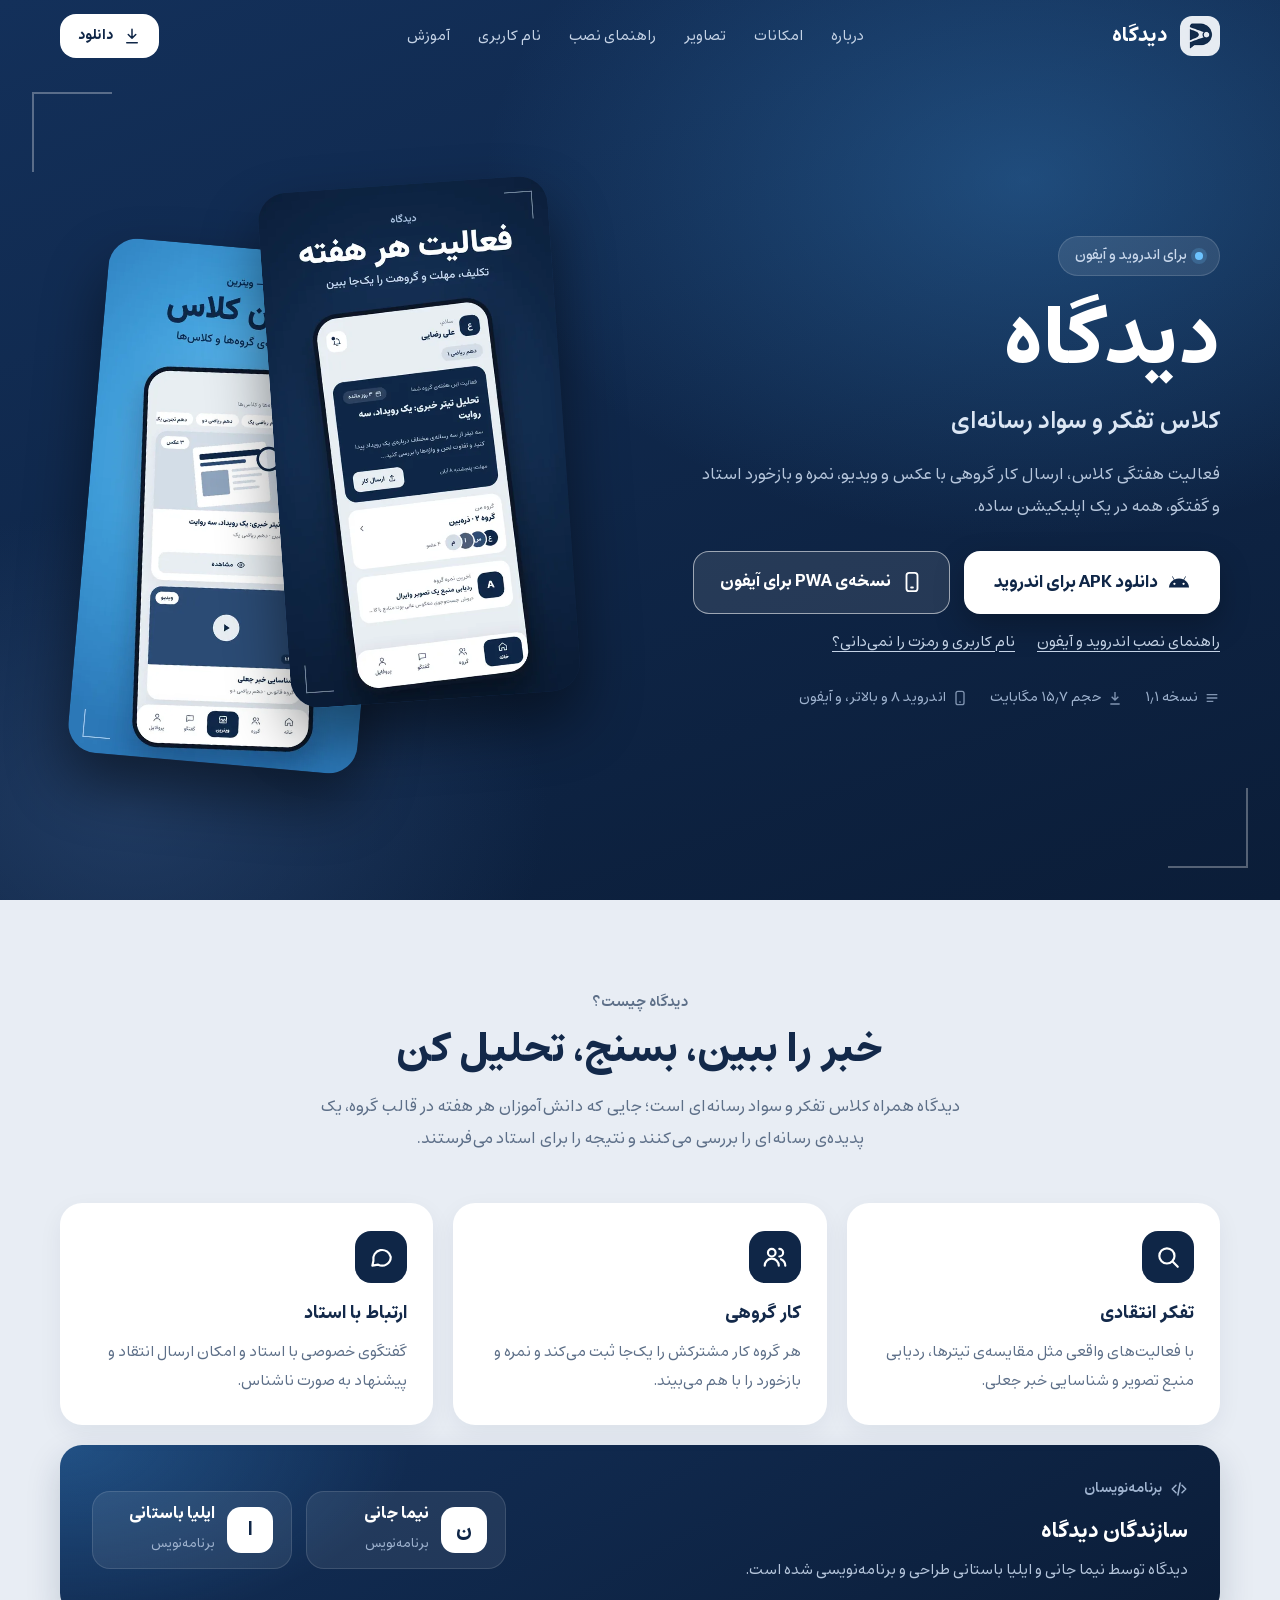
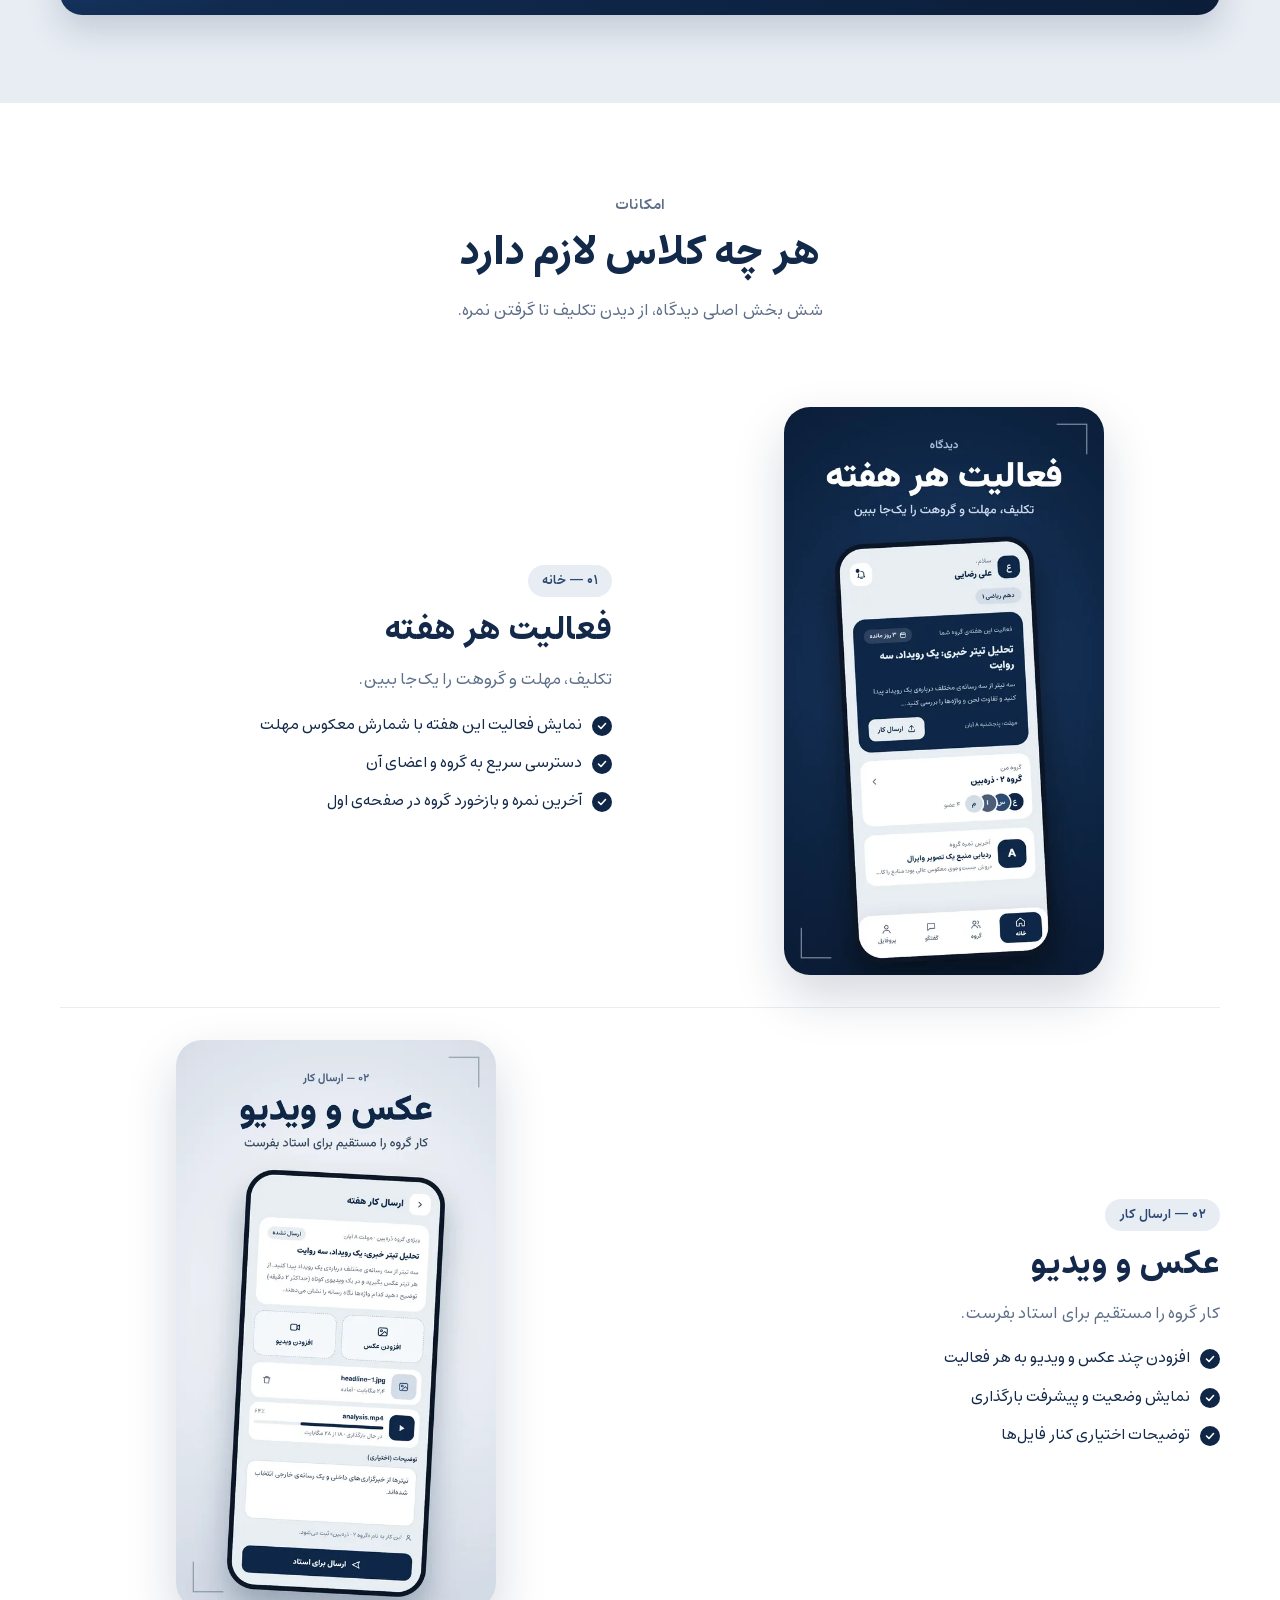
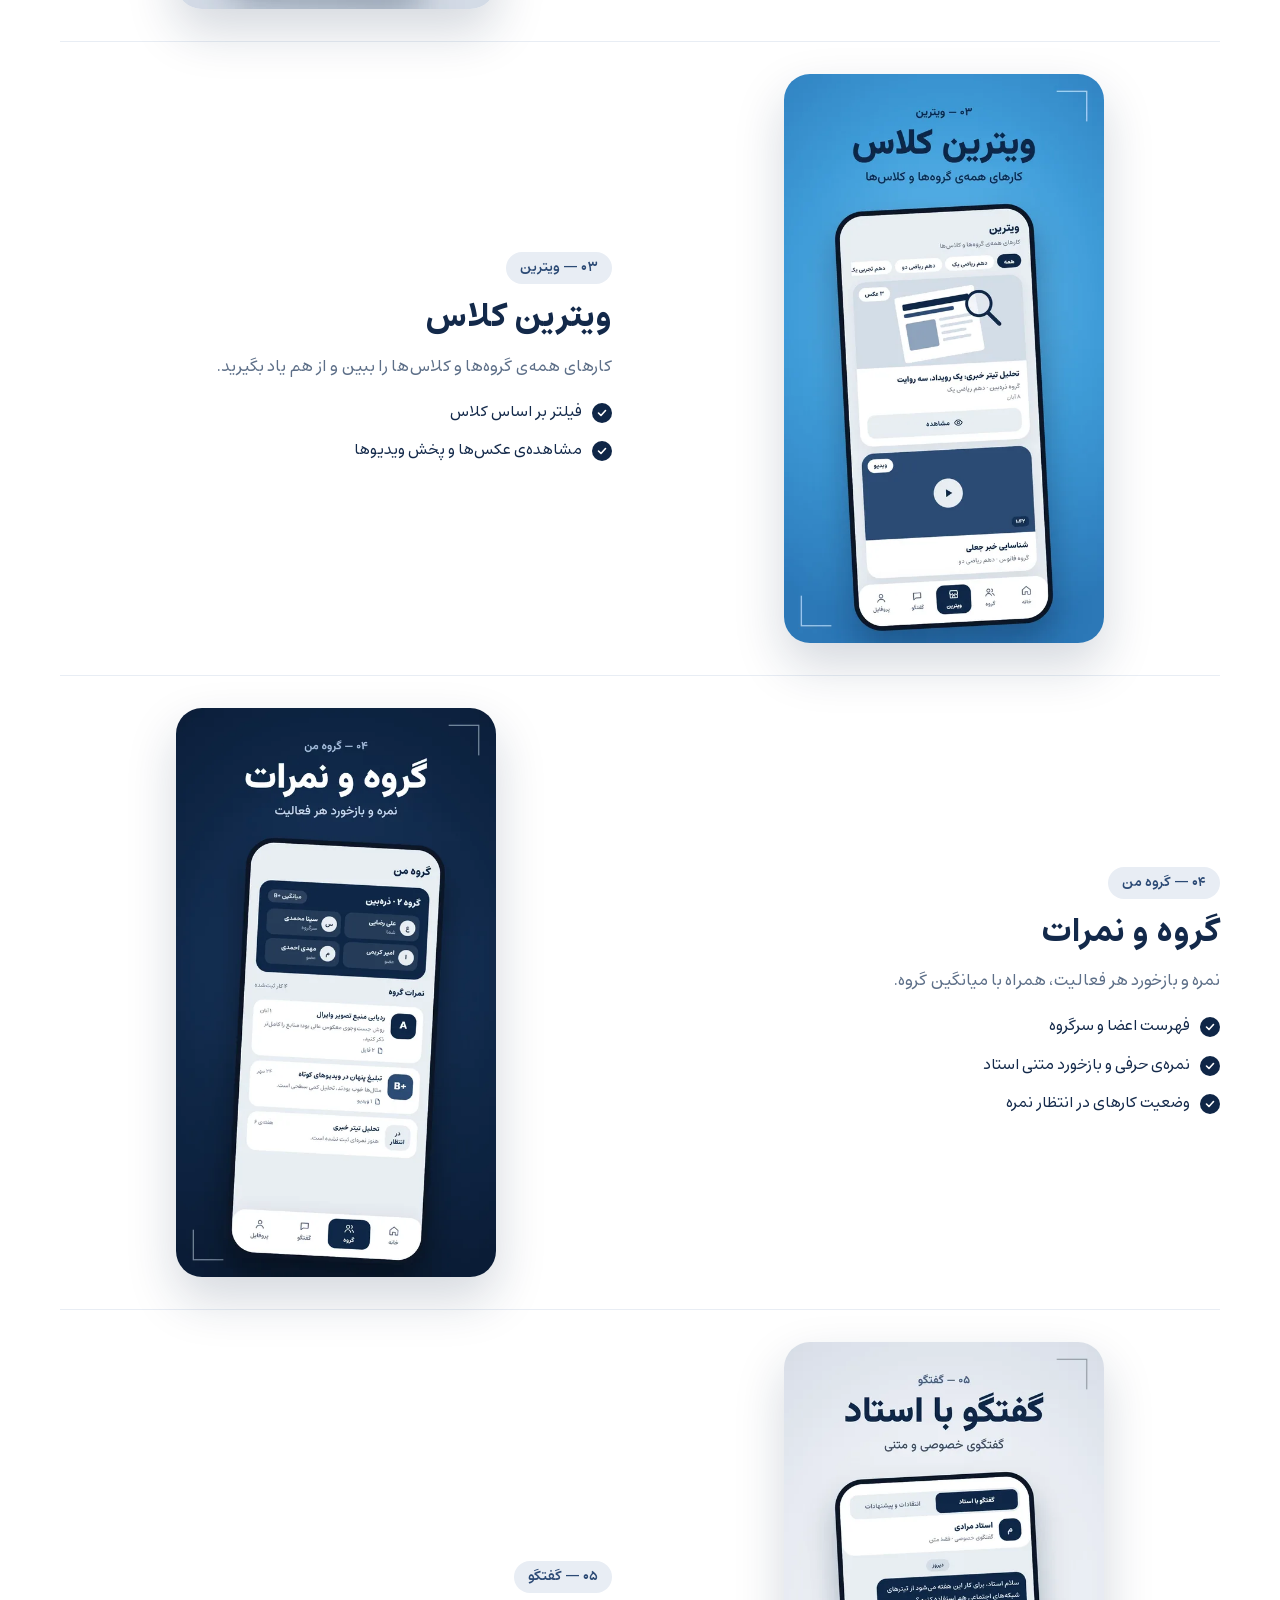
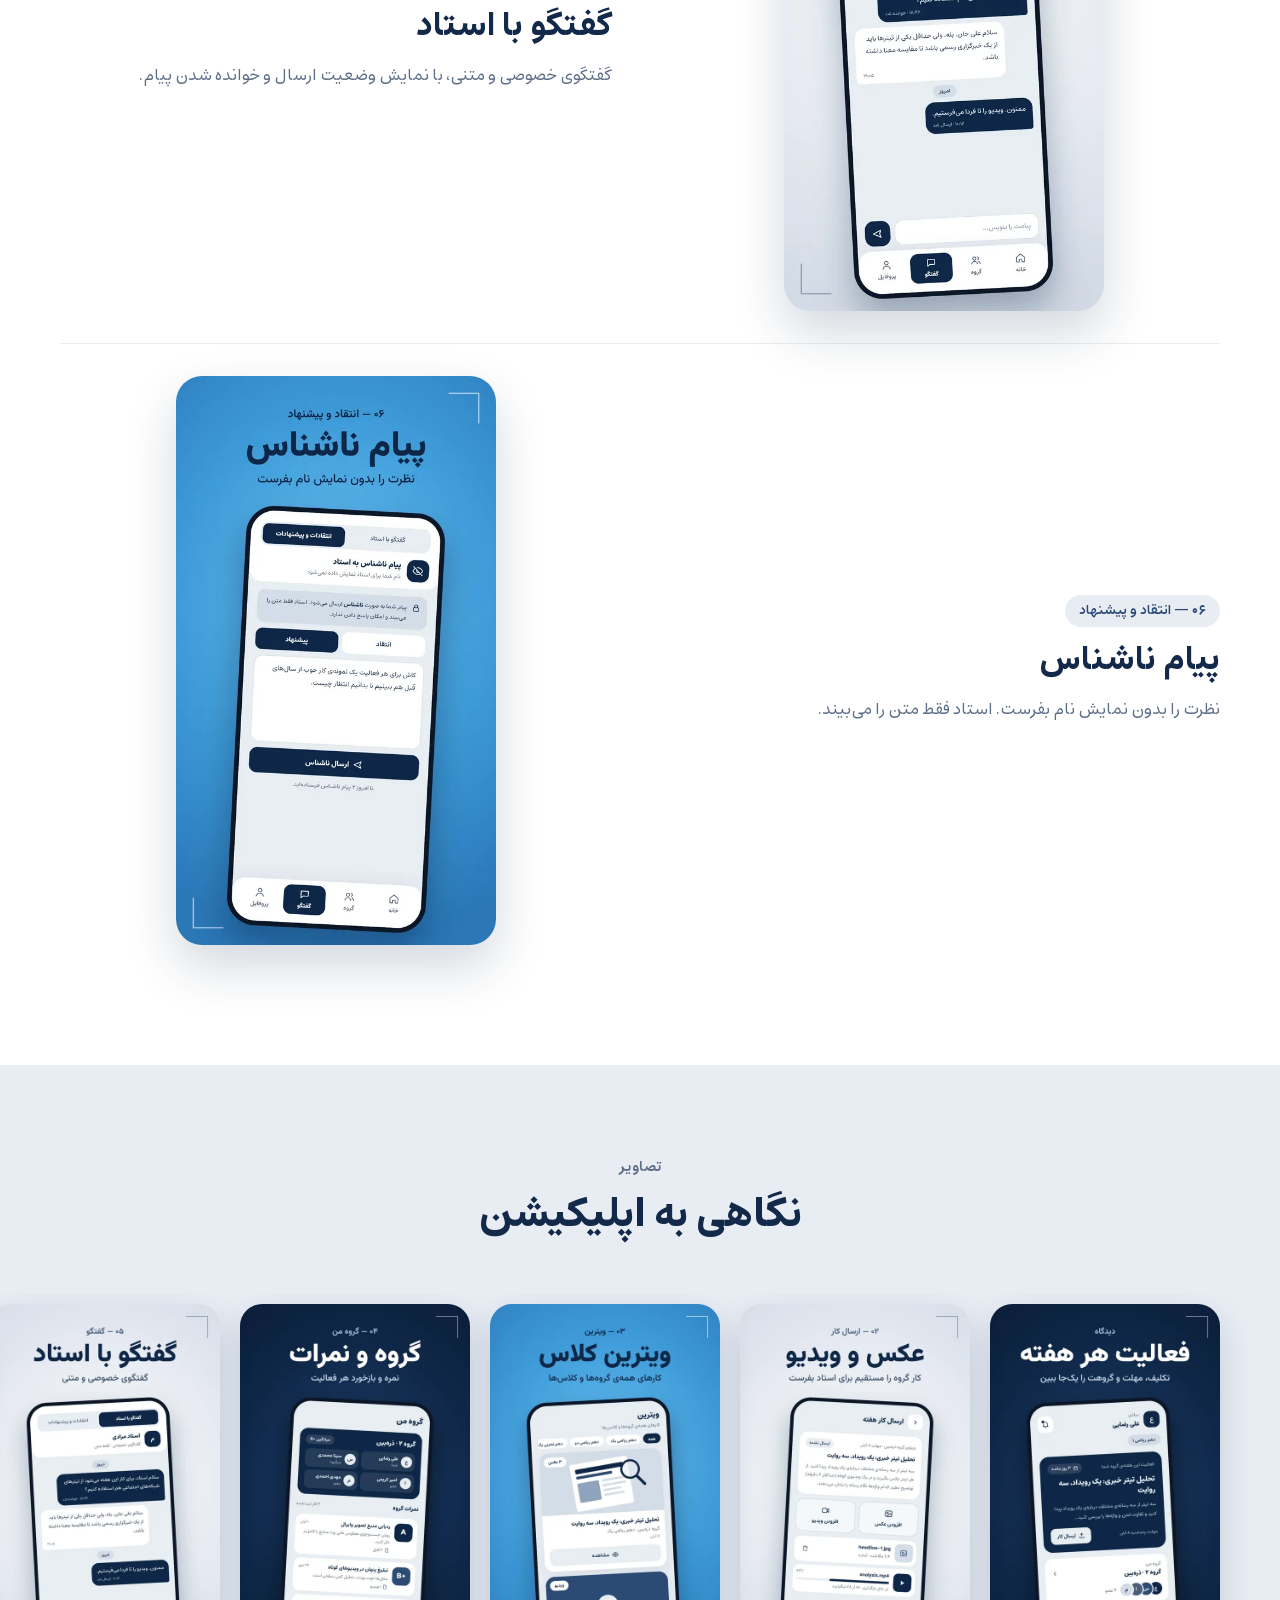
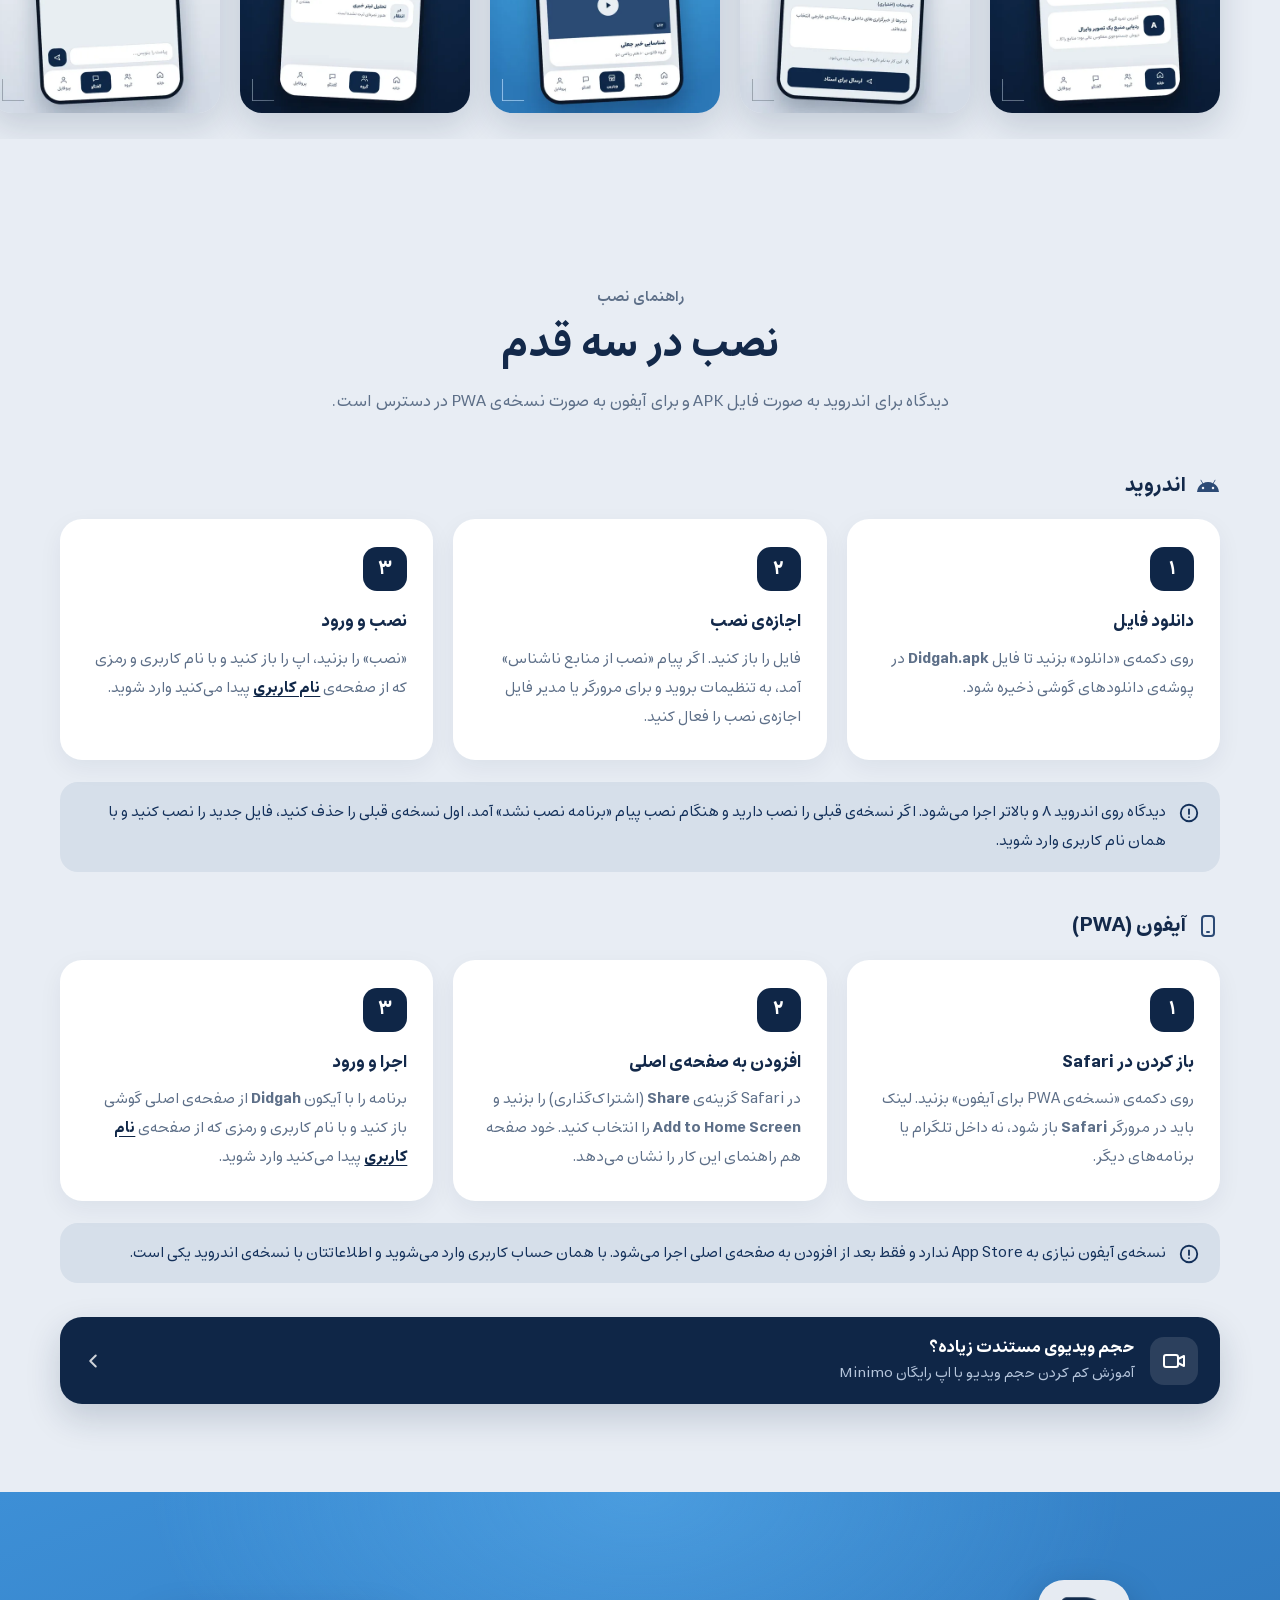
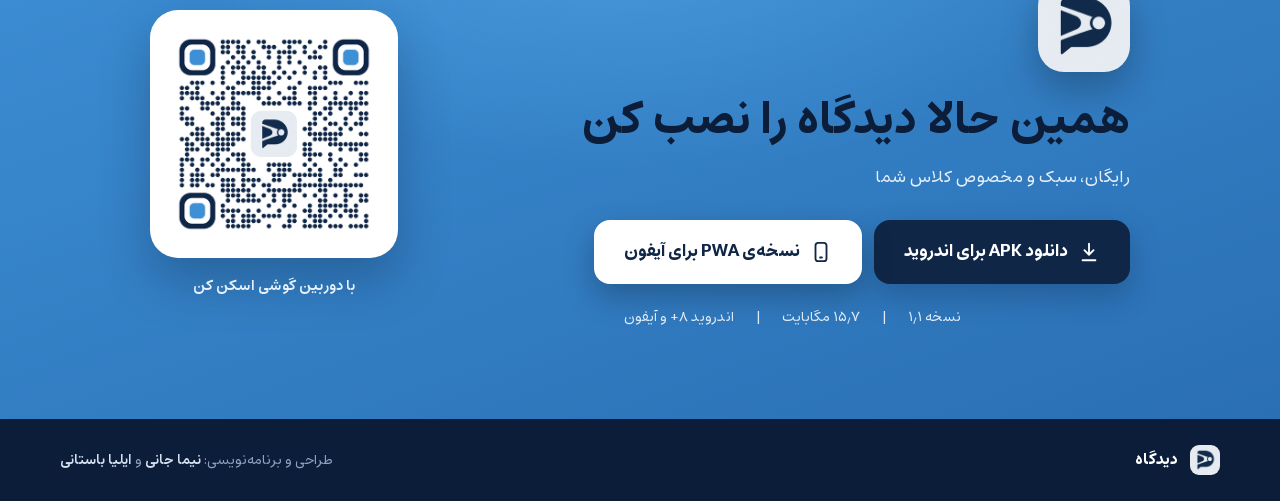
==== commit 2aa6ff05: "Add Minimo video-compression tutorial page Co-Authored-By: Claude Opus 5.5 <noreply@anthropic.com>" ====
--- a/index.html
+++ b/index.html
@@ -67,6 +67,7 @@
       <a href="#gallery" class="nav-gallery">تصاویر</a>
       <a href="#install">راهنمای نصب</a>
       <a href="account.html">نام کاربری</a>
+      <a href="minimo.html">آموزش</a>
     </nav>
     <a class="btn btn-small header-dl js-download" href="Didgah.apk" download="Didgah.apk" aria-label="دانلود APK">
       <svg viewBox="0 0 24 24" fill="none" stroke="currentColor" stroke-width="2" stroke-linecap="round" stroke-linejoin="round"><path d="M12 3v12M7 10l5 5 5-5M5 21h14"/></svg>
@@ -308,6 +309,11 @@
         </div>
       </div>
     </div>
+    <a class="guide-teaser reveal" href="minimo.html">
+      <span class="guide-teaser-ic"><svg viewBox="0 0 24 24" fill="none" stroke="currentColor" stroke-width="2" stroke-linecap="round" stroke-linejoin="round"><rect x="2" y="6" width="14" height="12" rx="2"/><path d="M16 10l6-3v10l-6-3"/></svg></span>
+      <span class="guide-teaser-text"><b>حجم ویدیوی مستندت زیاده؟</b><small>آموزش کم کردن حجم ویدیو با اپ رایگان Minimo</small></span>
+      <svg class="guide-teaser-arrow" viewBox="0 0 24 24" fill="none" stroke="currentColor" stroke-width="2.2" stroke-linecap="round" stroke-linejoin="round"><path d="M15 6l-6 6 6 6"/></svg>
+    </a>
   </div>
 </section>
 
--- a/assets/css/site.css
+++ b/assets/css/site.css
@@ -399,3 +399,41 @@
 @media (max-width: 920px) {
   .account-page { padding-top: calc(var(--header-h) + 28px); }
 }
+
+/* ---------- Minimo guide ---------- */
+body.page-guide { background: var(--ice); }
+.guide-page { padding: calc(var(--header-h) + 44px) 0 72px; }
+.guide-page .section-head { margin-bottom: 28px; }
+.guide-video {
+  max-width: 920px; margin: 0 auto; border-radius: 26px; overflow: hidden; background: var(--navy-900);
+  box-shadow: 0 24px 54px rgba(15,38,71,.22); aspect-ratio: 16 / 9;
+}
+.guide-video video { display: block; width: 100%; height: 100%; object-fit: contain; background: var(--navy-900); }
+.guide-stores { display: flex; flex-wrap: wrap; justify-content: center; gap: 12px; margin: 26px 0 0; }
+.guide-stores .btn { padding: 12px 22px; font-size: 1rem; box-shadow: none; }
+.btn-light { background: var(--white); color: var(--navy-800); border: 1.5px solid var(--ice-2); }
+.guide-steps-title { text-align: center; font-size: 1.5rem; margin: 52px 0 20px; }
+.step-stat { display: inline-block; margin-top: 10px; font-size: .88rem; font-weight: 600; color: var(--navy-800); background: var(--ice); padding: 3px 12px; border-radius: 999px; }
+.guide-page .note { margin-top: 22px; }
+.guide-teaser {
+  display: flex; align-items: center; gap: 16px; margin-top: 34px; padding: 18px 22px; border-radius: var(--radius);
+  background: var(--navy-800); color: var(--white); box-shadow: 0 14px 34px rgba(15,38,71,.18);
+}
+.guide-teaser-ic { width: 48px; height: 48px; border-radius: 14px; flex: none; display: grid; place-items: center; background: rgba(255,255,255,.12); }
+.guide-teaser-ic svg { width: 24px; height: 24px; }
+.guide-teaser-text { flex: 1; min-width: 0; display: flex; flex-direction: column; line-height: 1.6; }
+.guide-teaser-text b { font-size: 1.05rem; }
+.guide-teaser-text small { color: #b6c6dc; font-size: .92rem; }
+.guide-teaser-arrow { width: 22px; height: 22px; flex: none; opacity: .8; }
+@media (hover: hover) { .guide-teaser:hover { background: var(--navy-700); } }
+@media (max-width: 920px) {
+  .guide-page { padding-top: calc(var(--header-h) + 28px); }
+  .guide-video { border-radius: 18px; }
+  .guide-steps-title { margin-top: 40px; }
+  .step-stat { grid-column: 2; justify-self: start; }
+}
+@media (max-width: 480px) {
+  .guide-stores { flex-direction: column; }
+  .guide-stores .btn { width: 100%; }
+  .guide-teaser { padding: 16px; gap: 12px; }
+}
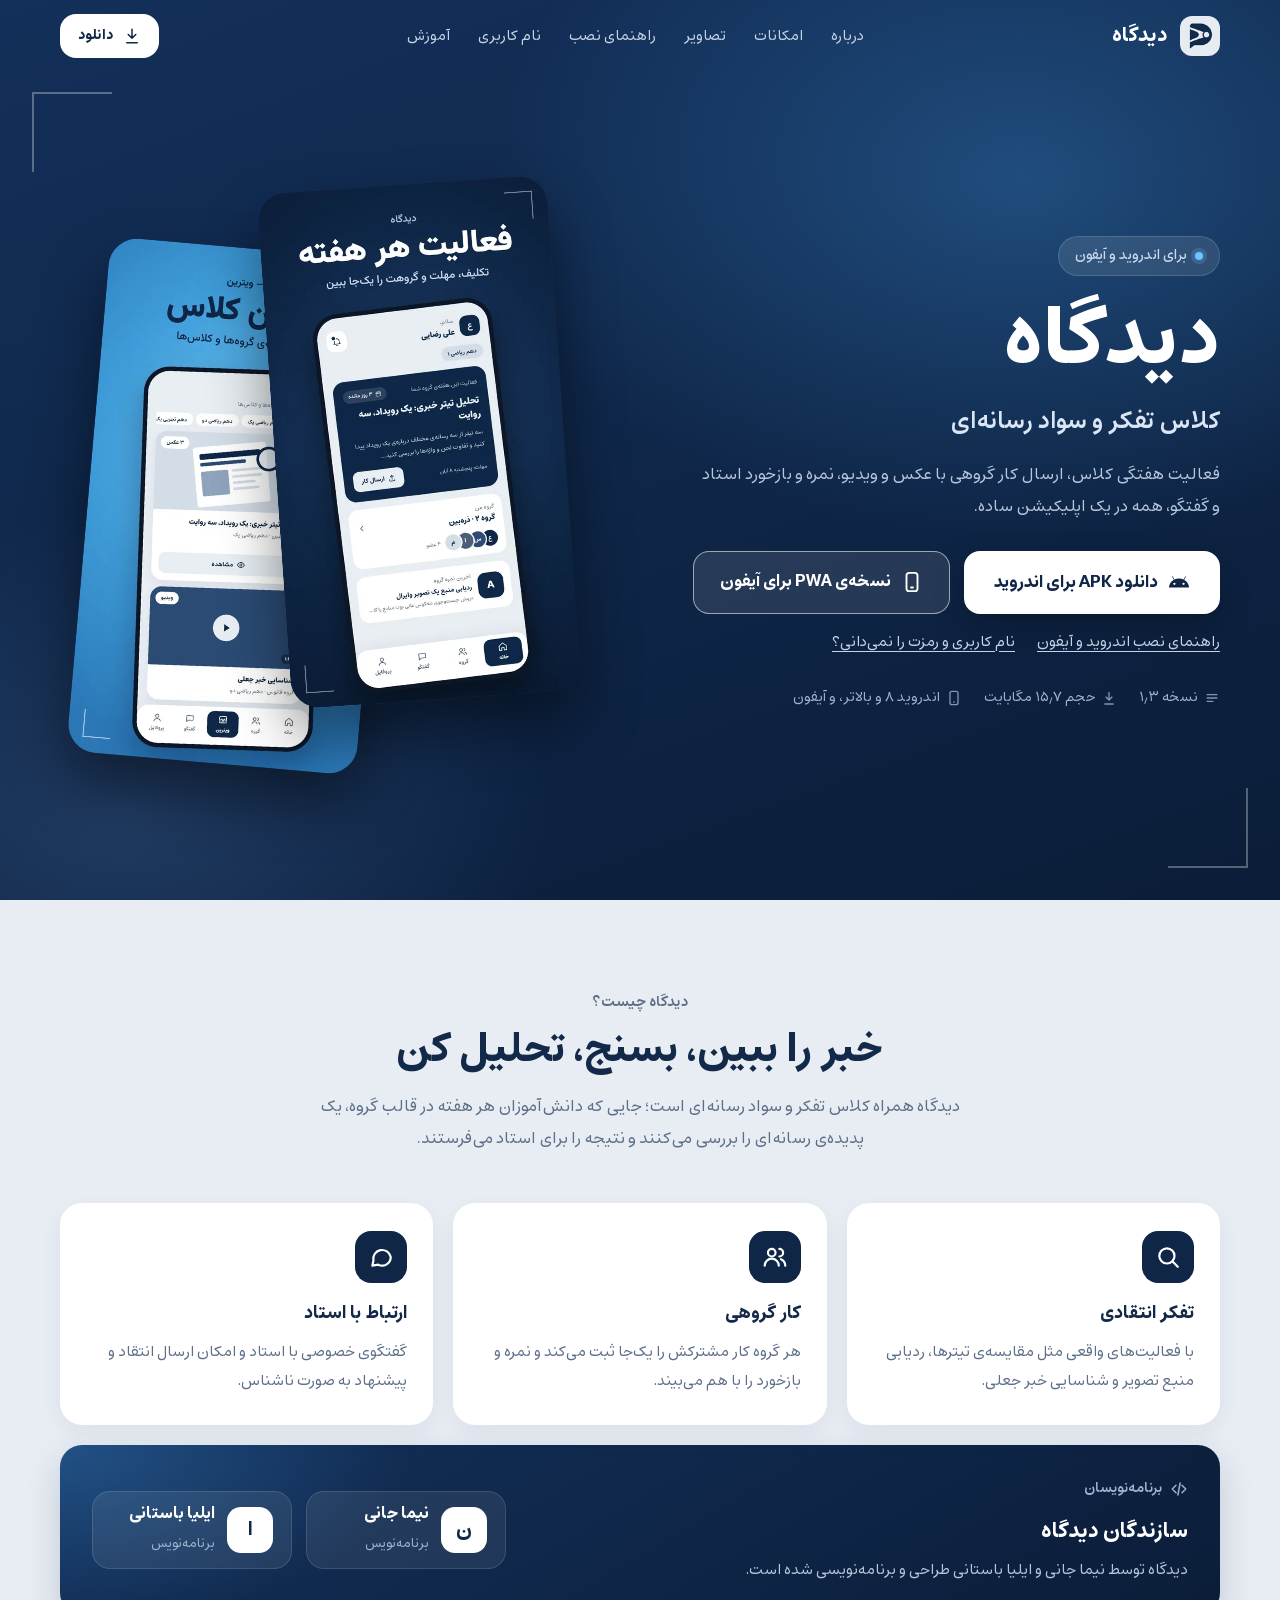
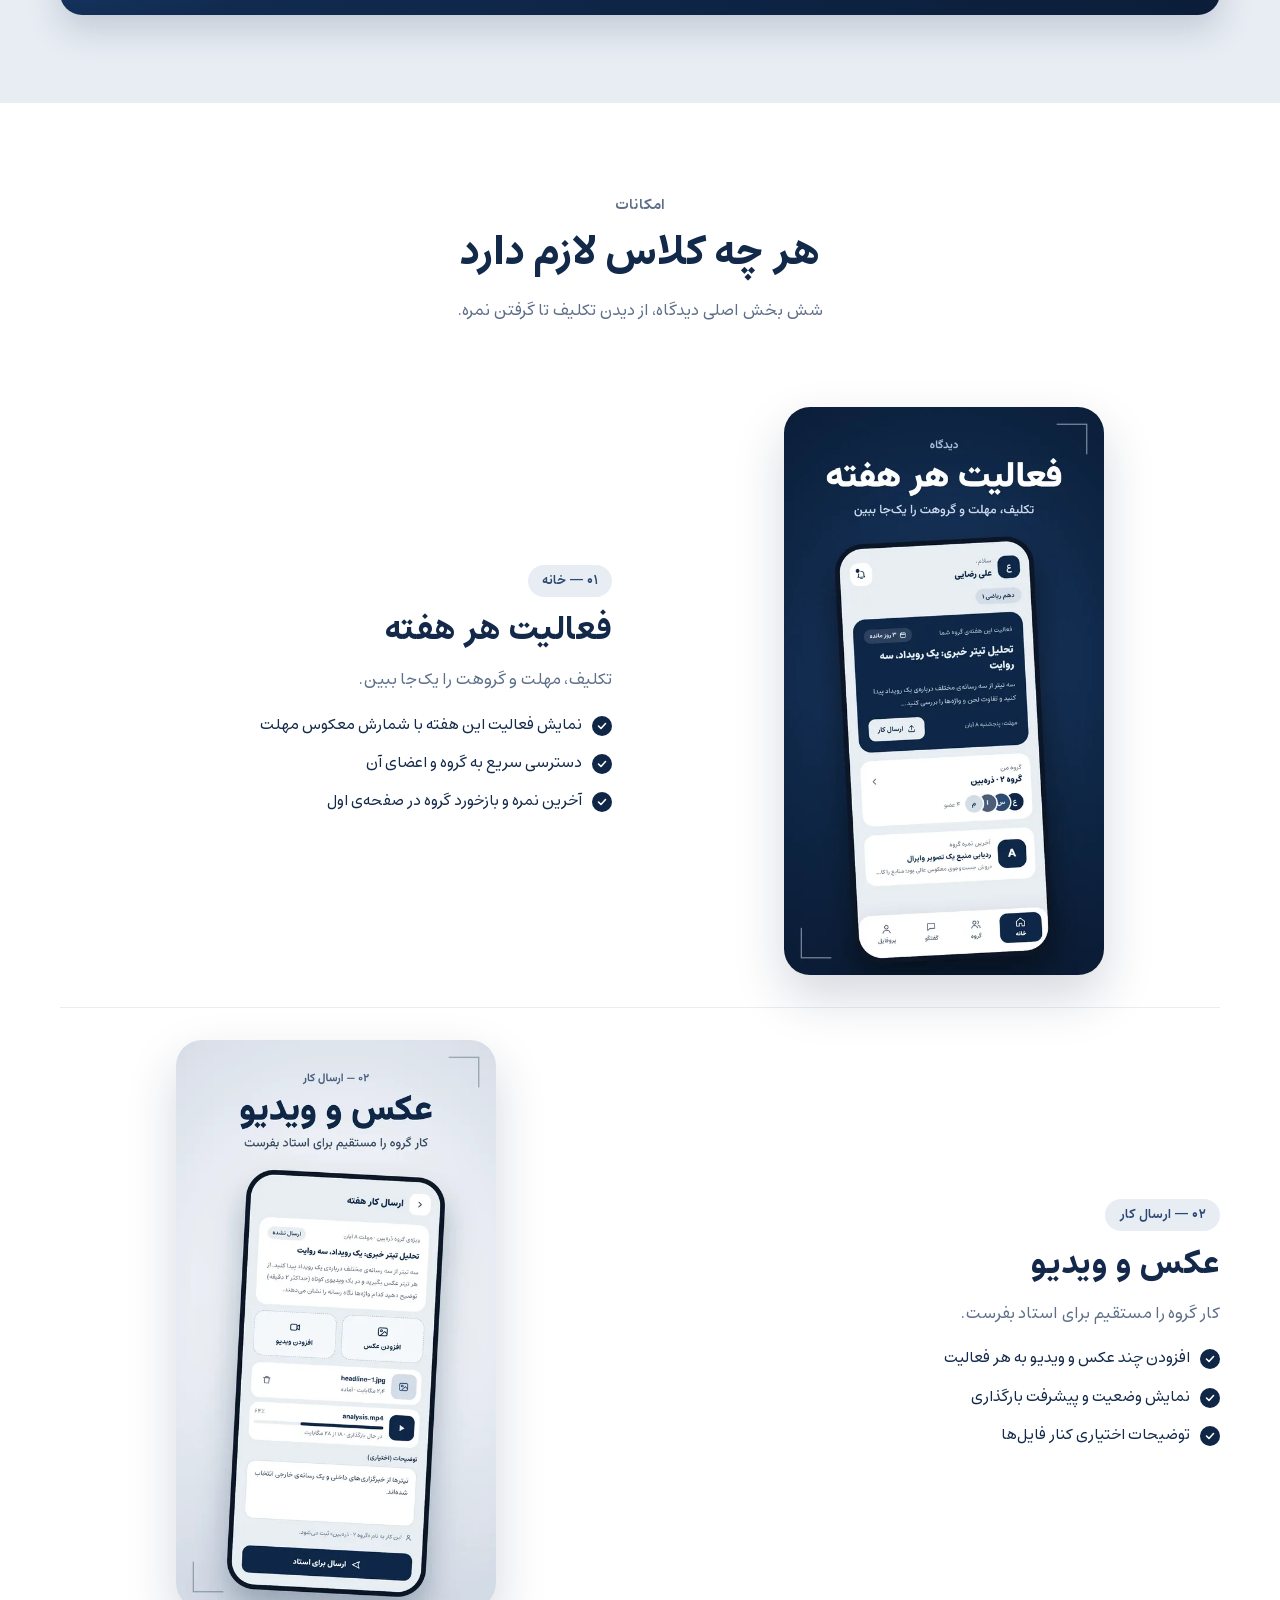
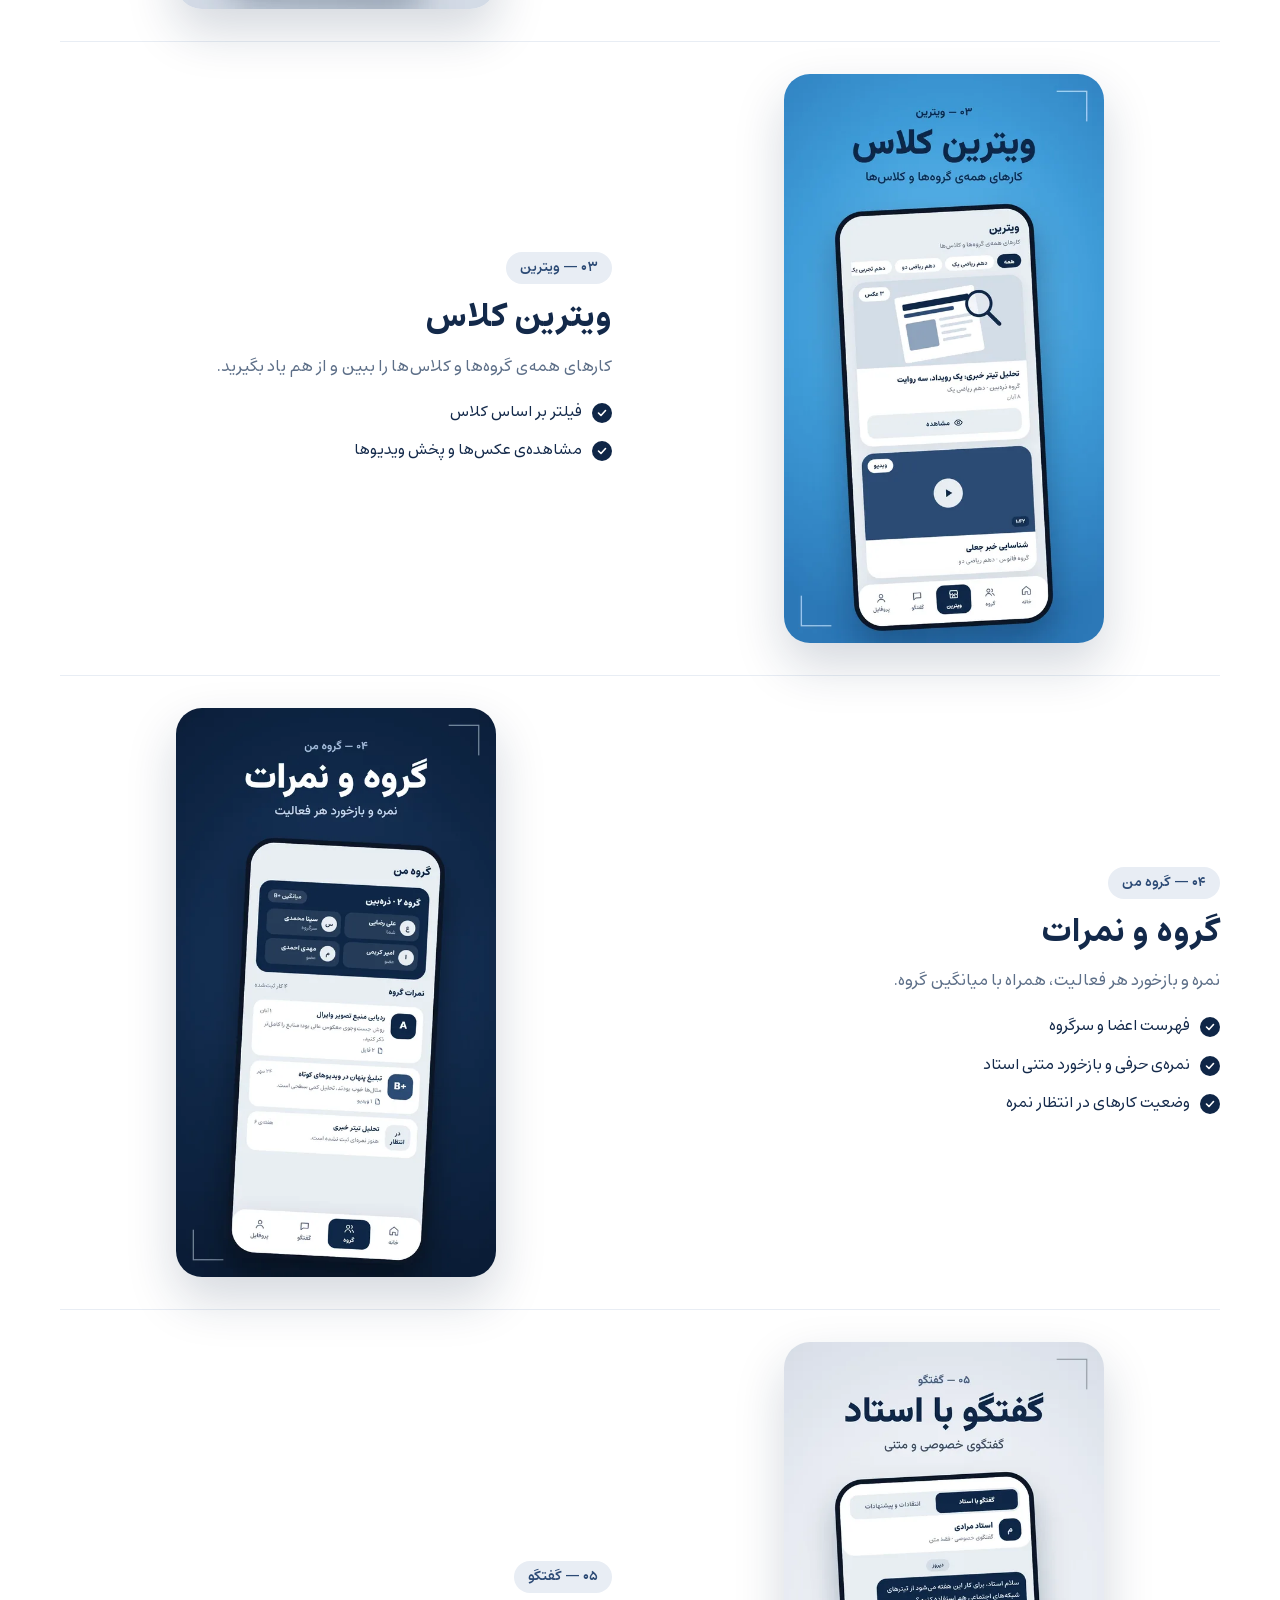
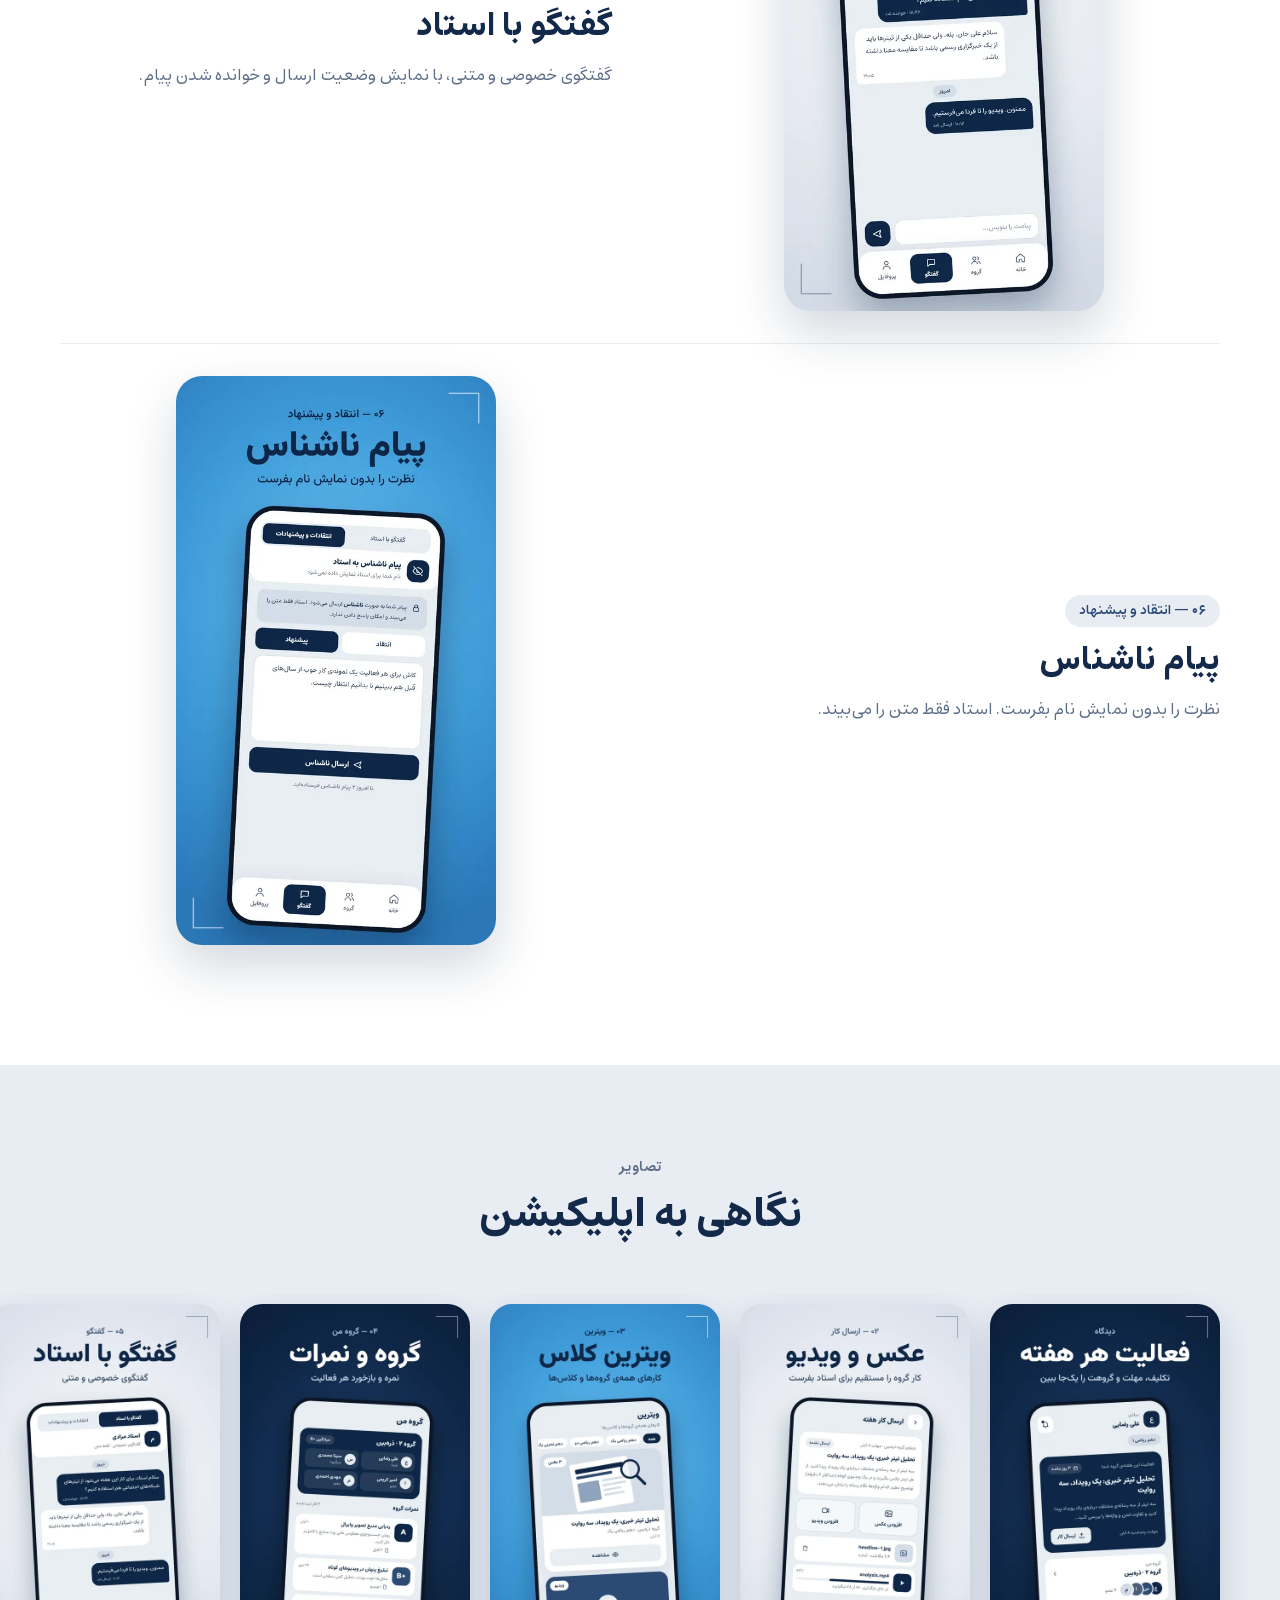
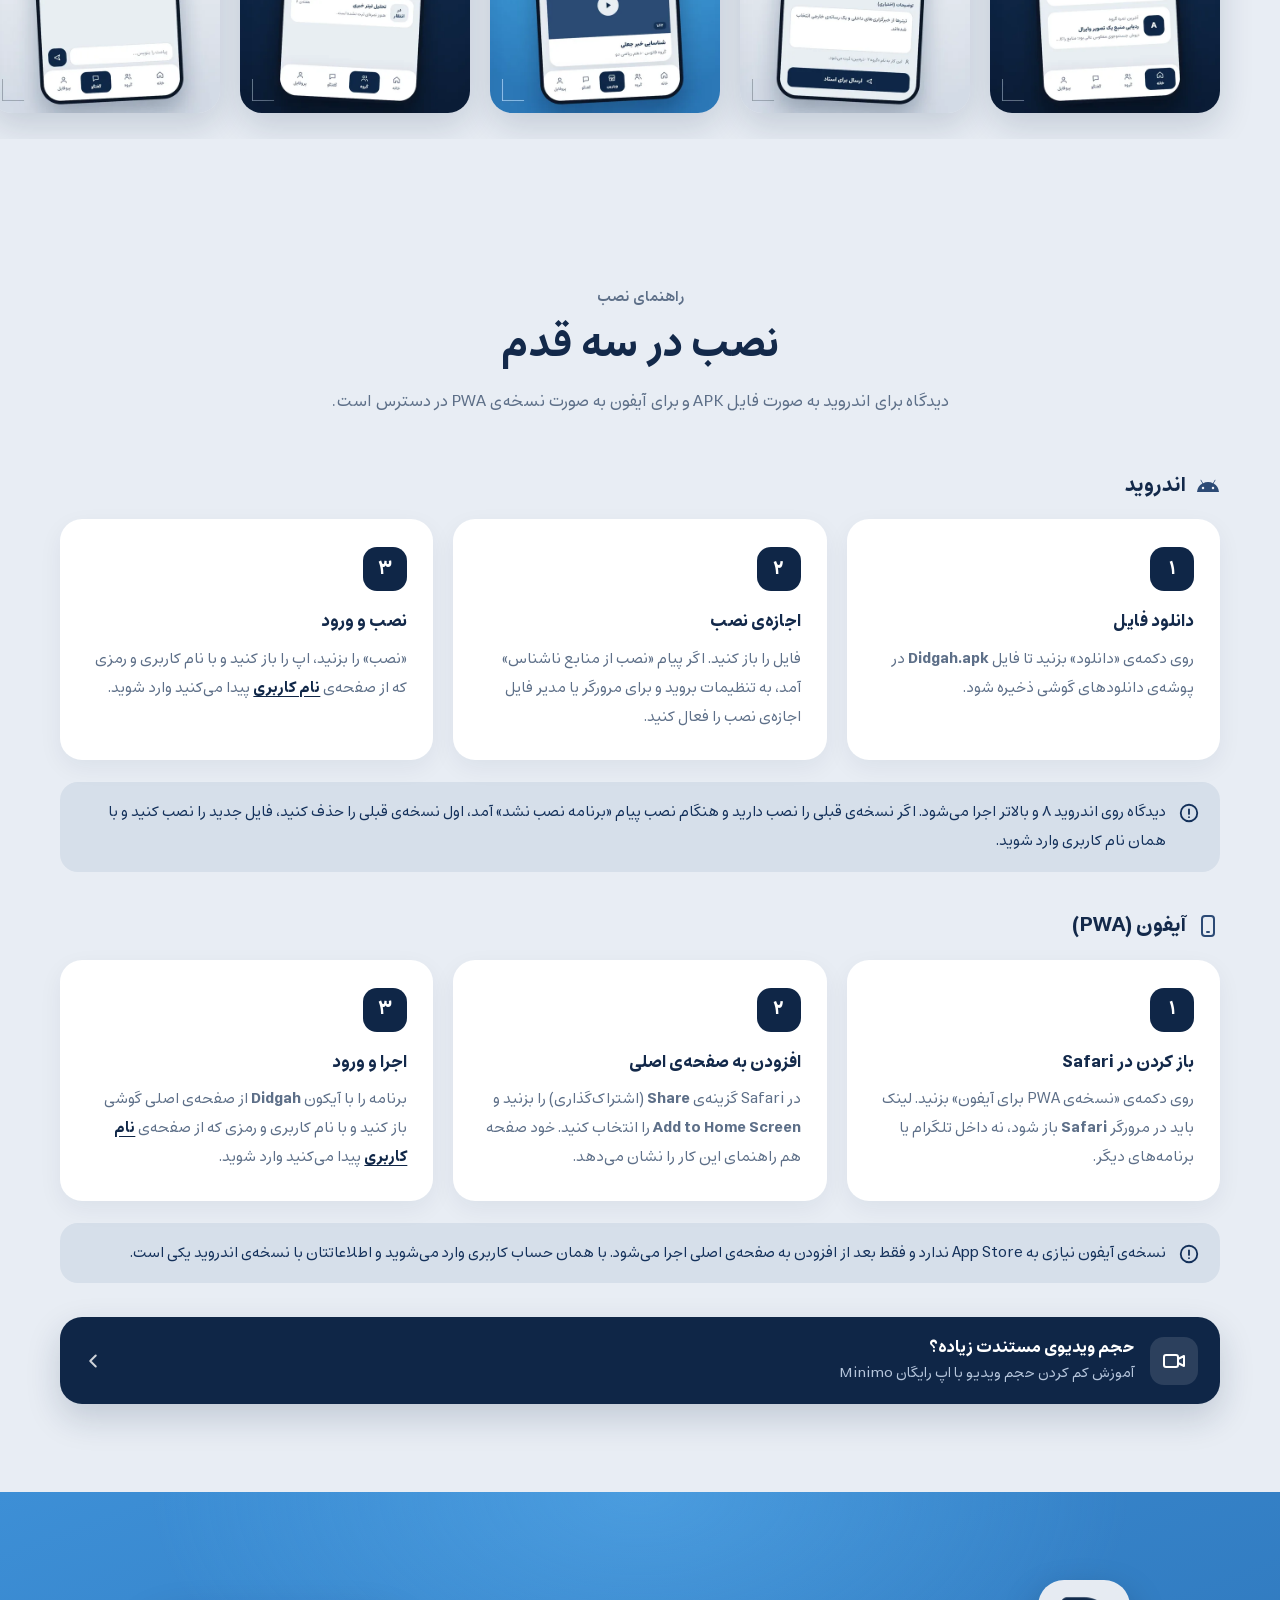
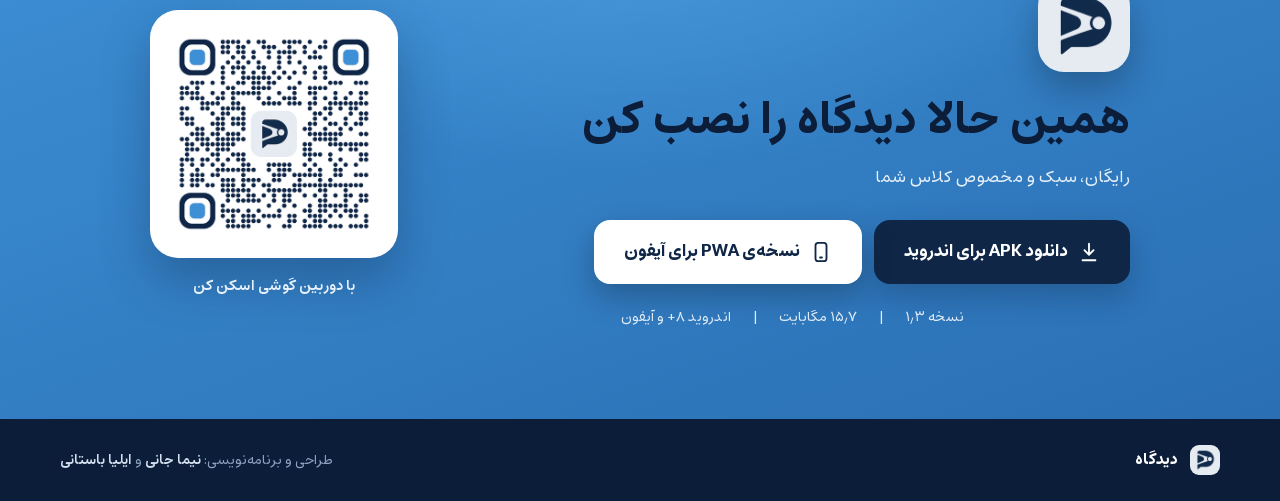
==== commit bec3c280: "Update Didgah.apk and show version 1.3 Co-Authored-By: Claude Opus 5.5 <noreply@anthropic.com>" ====
--- a/index.html
+++ b/index.html
@@ -38,7 +38,7 @@
       "url": "https://nimajani-cmd.github.io/didgah/",
       "applicationCategory": "EducationalApplication",
       "operatingSystem": "Android 8.0+, iOS",
-      "softwareVersion": "1.1",
+      "softwareVersion": "1.3",
       "downloadUrl": "https://nimajani-cmd.github.io/didgah/Didgah.apk",
       "image": "https://nimajani-cmd.github.io/didgah/assets/img/logo-192.png",
       "inLanguage": "fa",
@@ -102,7 +102,7 @@
         <a class="guide-link" href="account.html">نام کاربری و رمزت را نمی‌دانی؟</a>
       </div>
       <div class="meta">
-        <span><svg viewBox="0 0 24 24" fill="none" stroke="currentColor" stroke-width="2"><path d="M4 7h16M4 12h16M4 17h10"/></svg>نسخه ۱٫۱</span>
+        <span><svg viewBox="0 0 24 24" fill="none" stroke="currentColor" stroke-width="2"><path d="M4 7h16M4 12h16M4 17h10"/></svg>نسخه ۱٫۳</span>
         <span><svg viewBox="0 0 24 24" fill="none" stroke="currentColor" stroke-width="2"><path d="M12 3v12M7 10l5 5 5-5M5 21h14"/></svg>حجم ۱۵٫۷ مگابایت</span>
         <span><svg viewBox="0 0 24 24" fill="none" stroke="currentColor" stroke-width="2"><rect x="6" y="2" width="12" height="20" rx="3"/><path d="M11 18h2"/></svg>اندروید ۸ و بالاتر، و آیفون</span>
       </div>
@@ -335,7 +335,7 @@
       </a>
     </div>
     <div class="meta">
-      <span>نسخه ۱٫۱</span><span>|</span><span>۱۵٫۷ مگابایت</span><span>|</span><span>اندروید ۸+ و آیفون</span>
+      <span>نسخه ۱٫۳</span><span>|</span><span>۱۵٫۷ مگابایت</span><span>|</span><span>اندروید ۸+ و آیفون</span>
     </div>
     </div>
     <!-- Laptop/desktop only: scan with a phone to open the site there -->
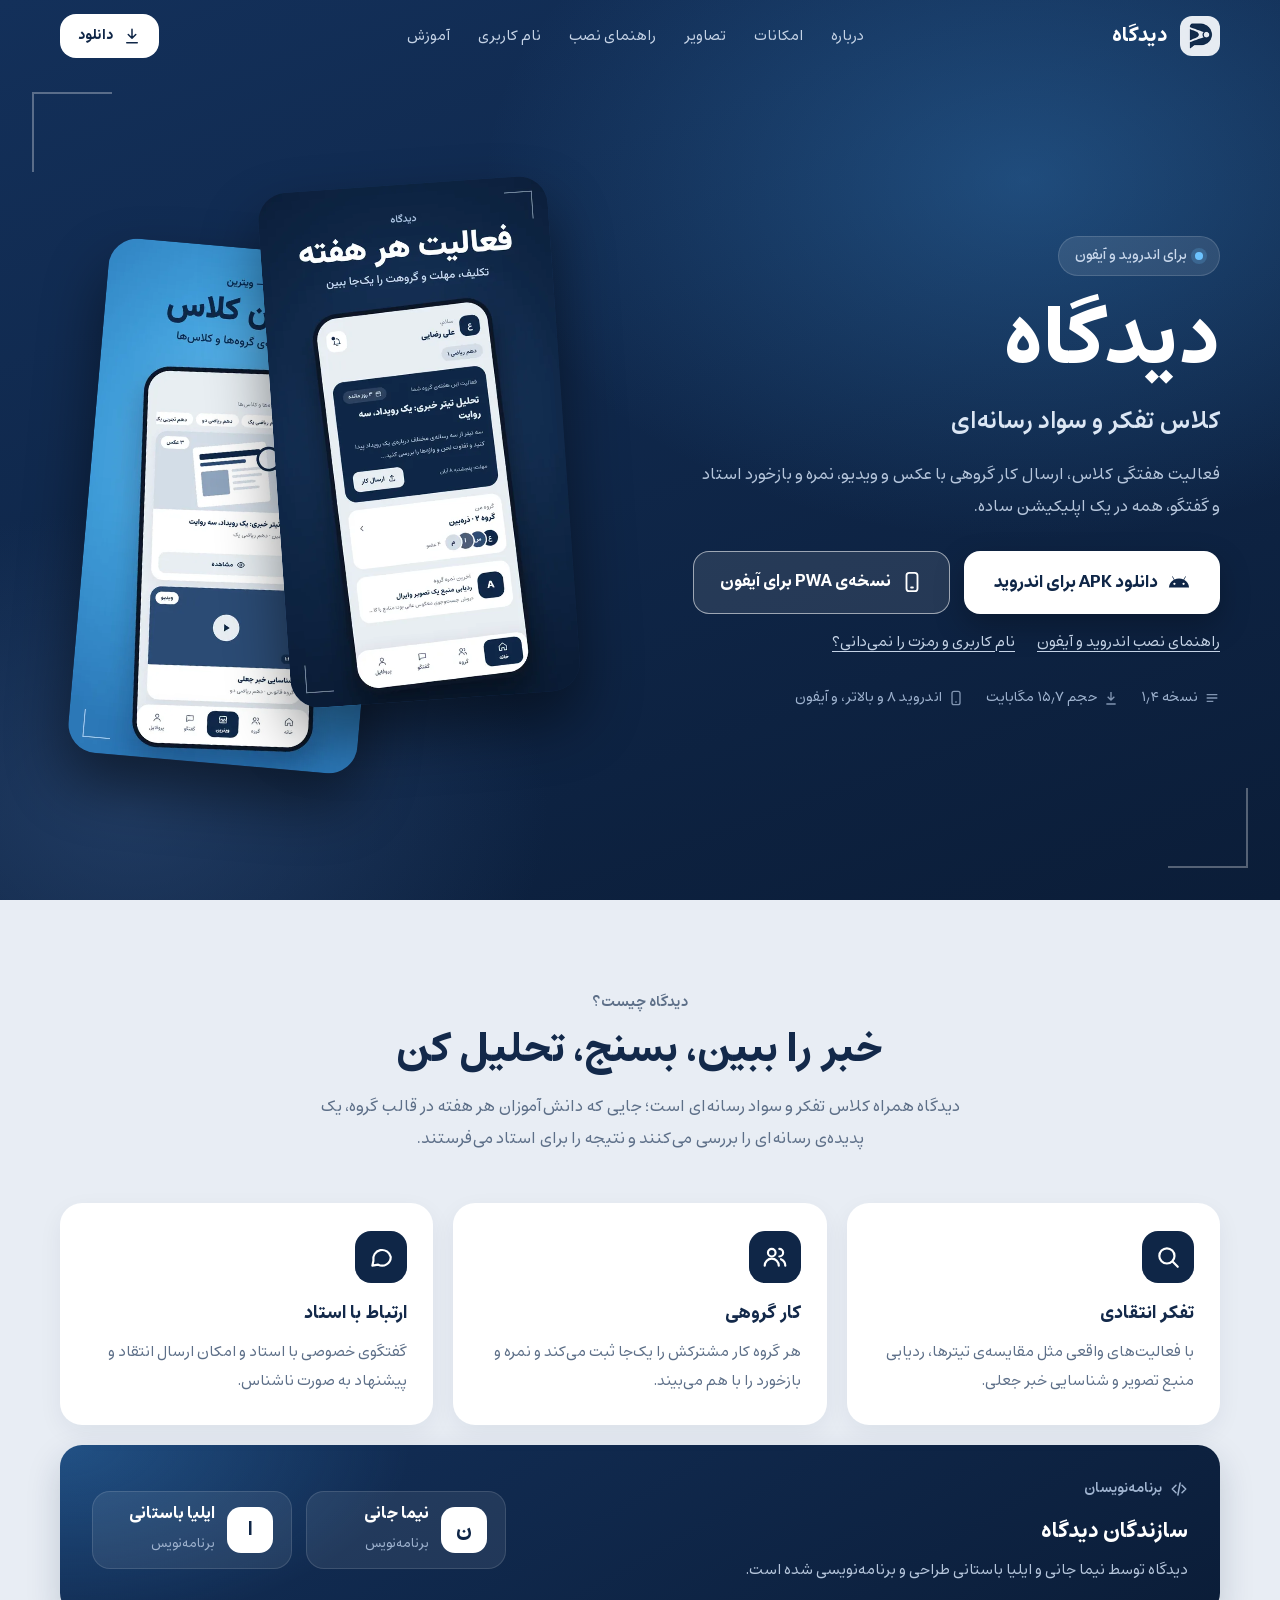
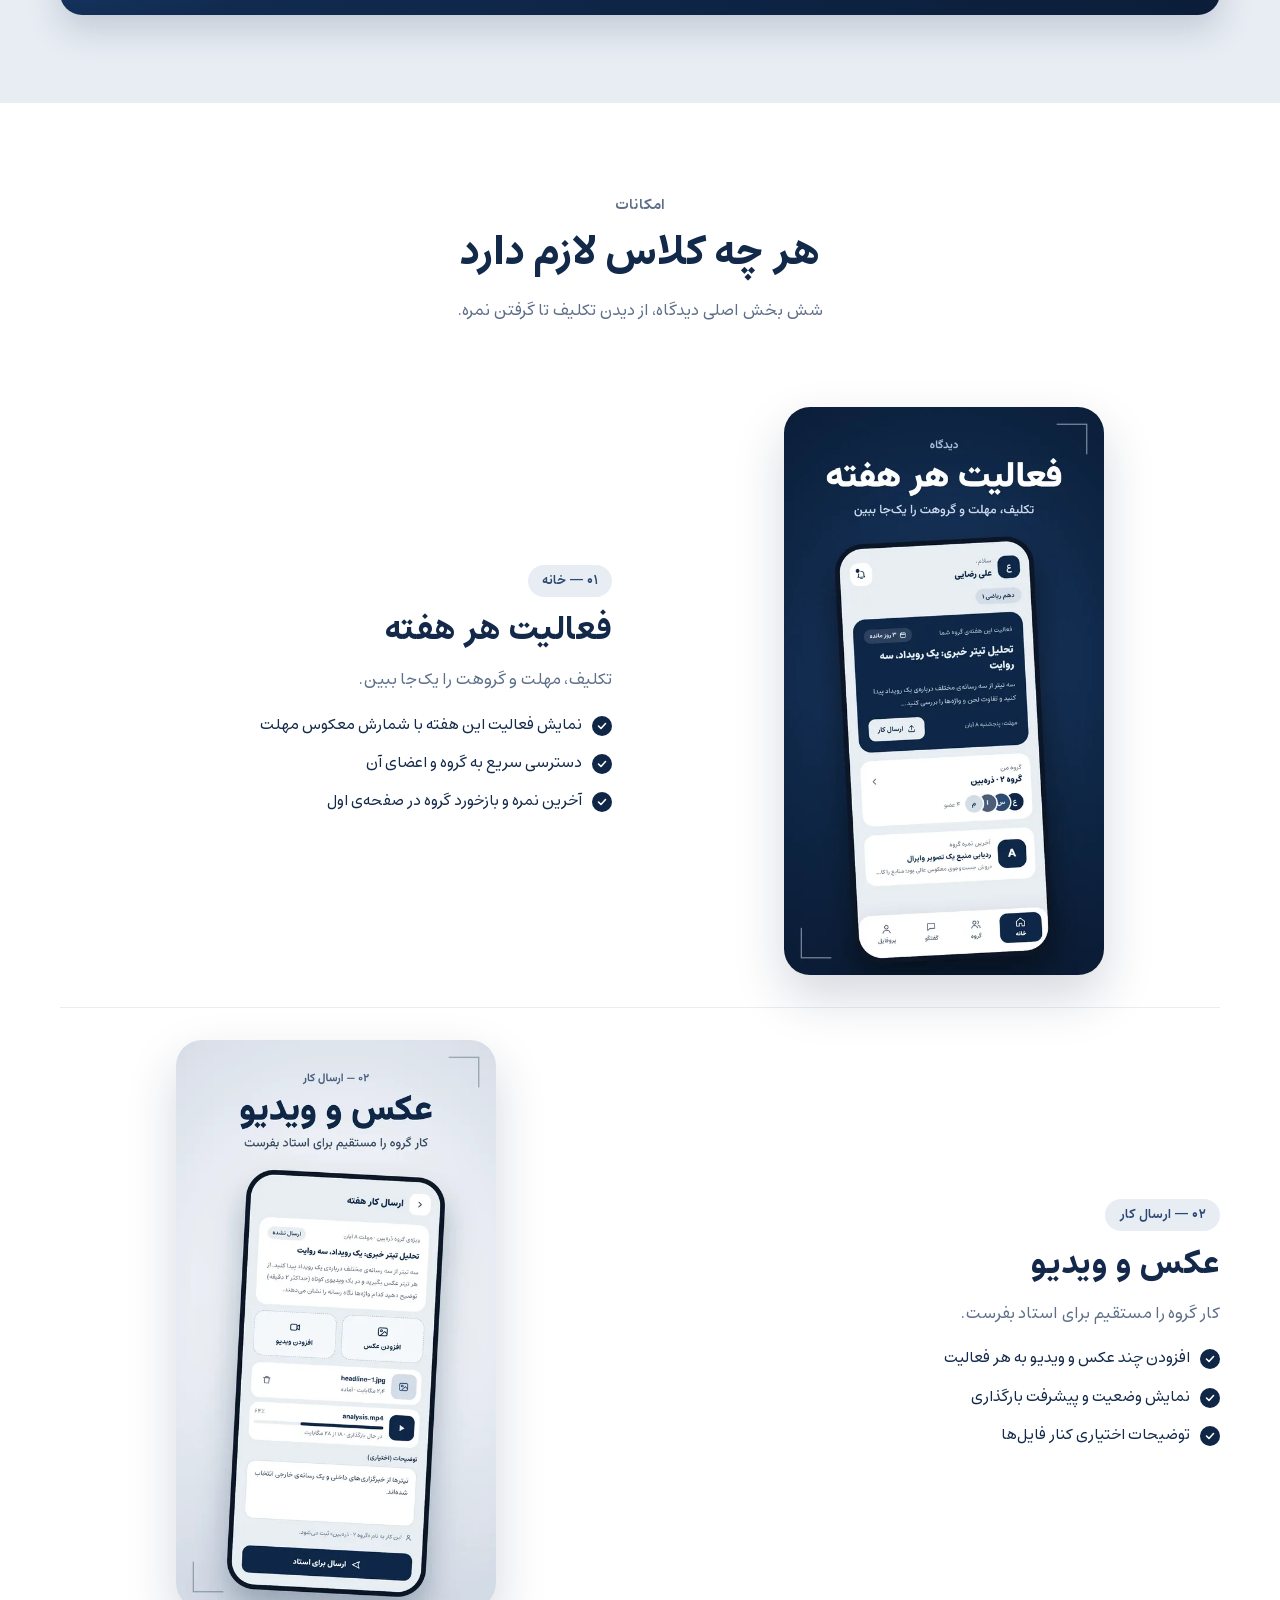
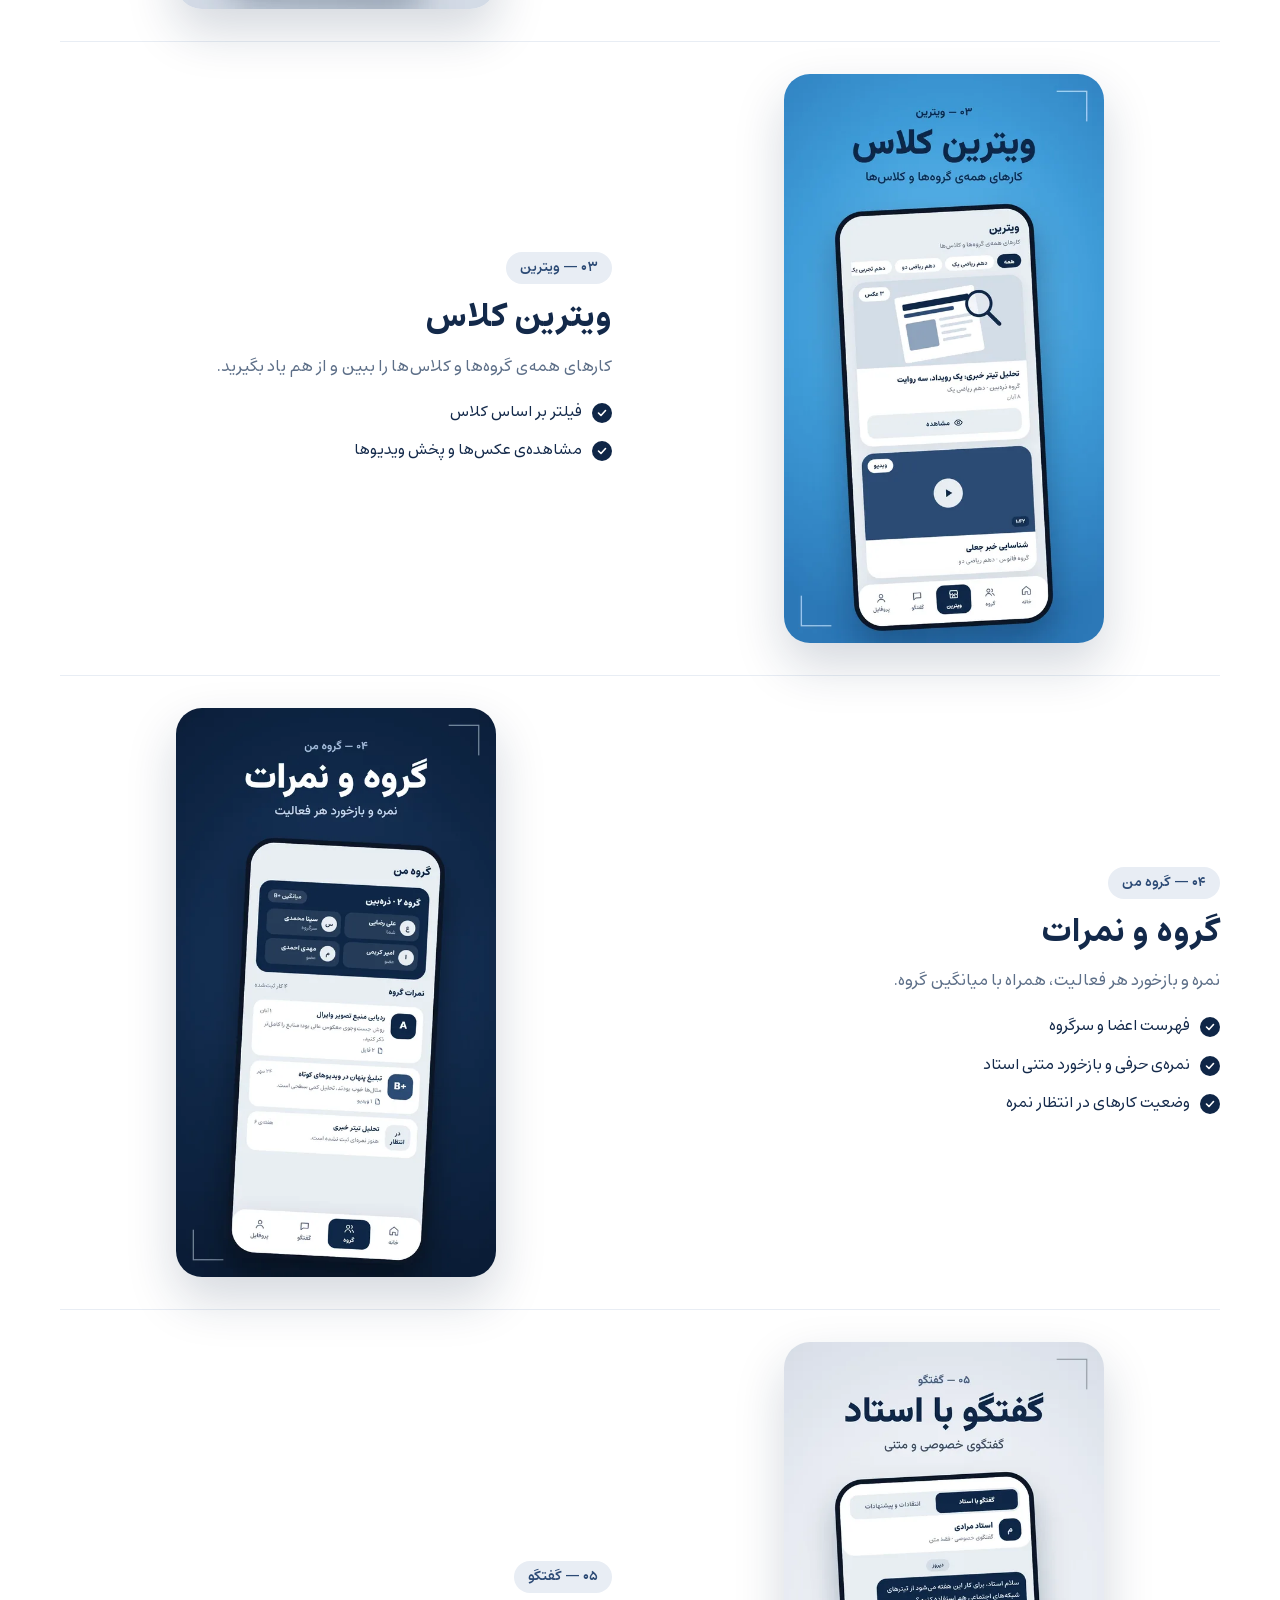
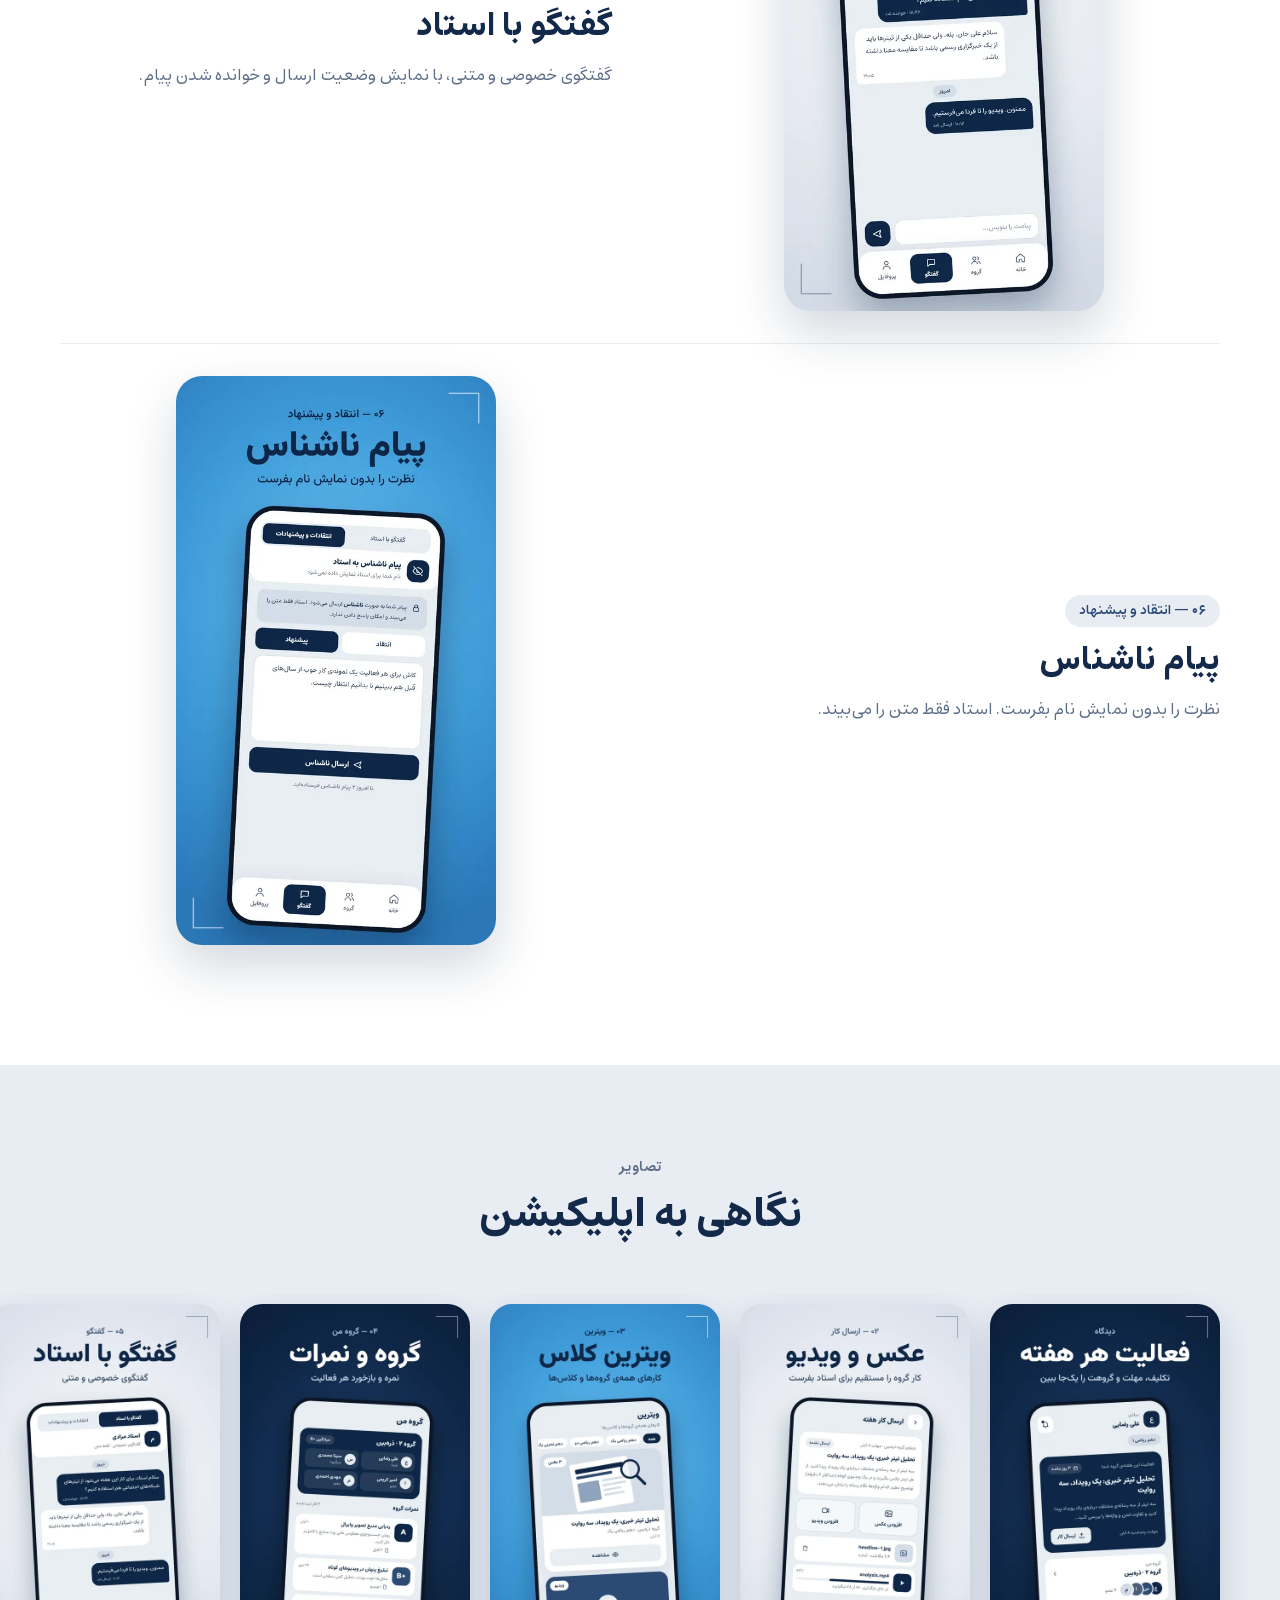
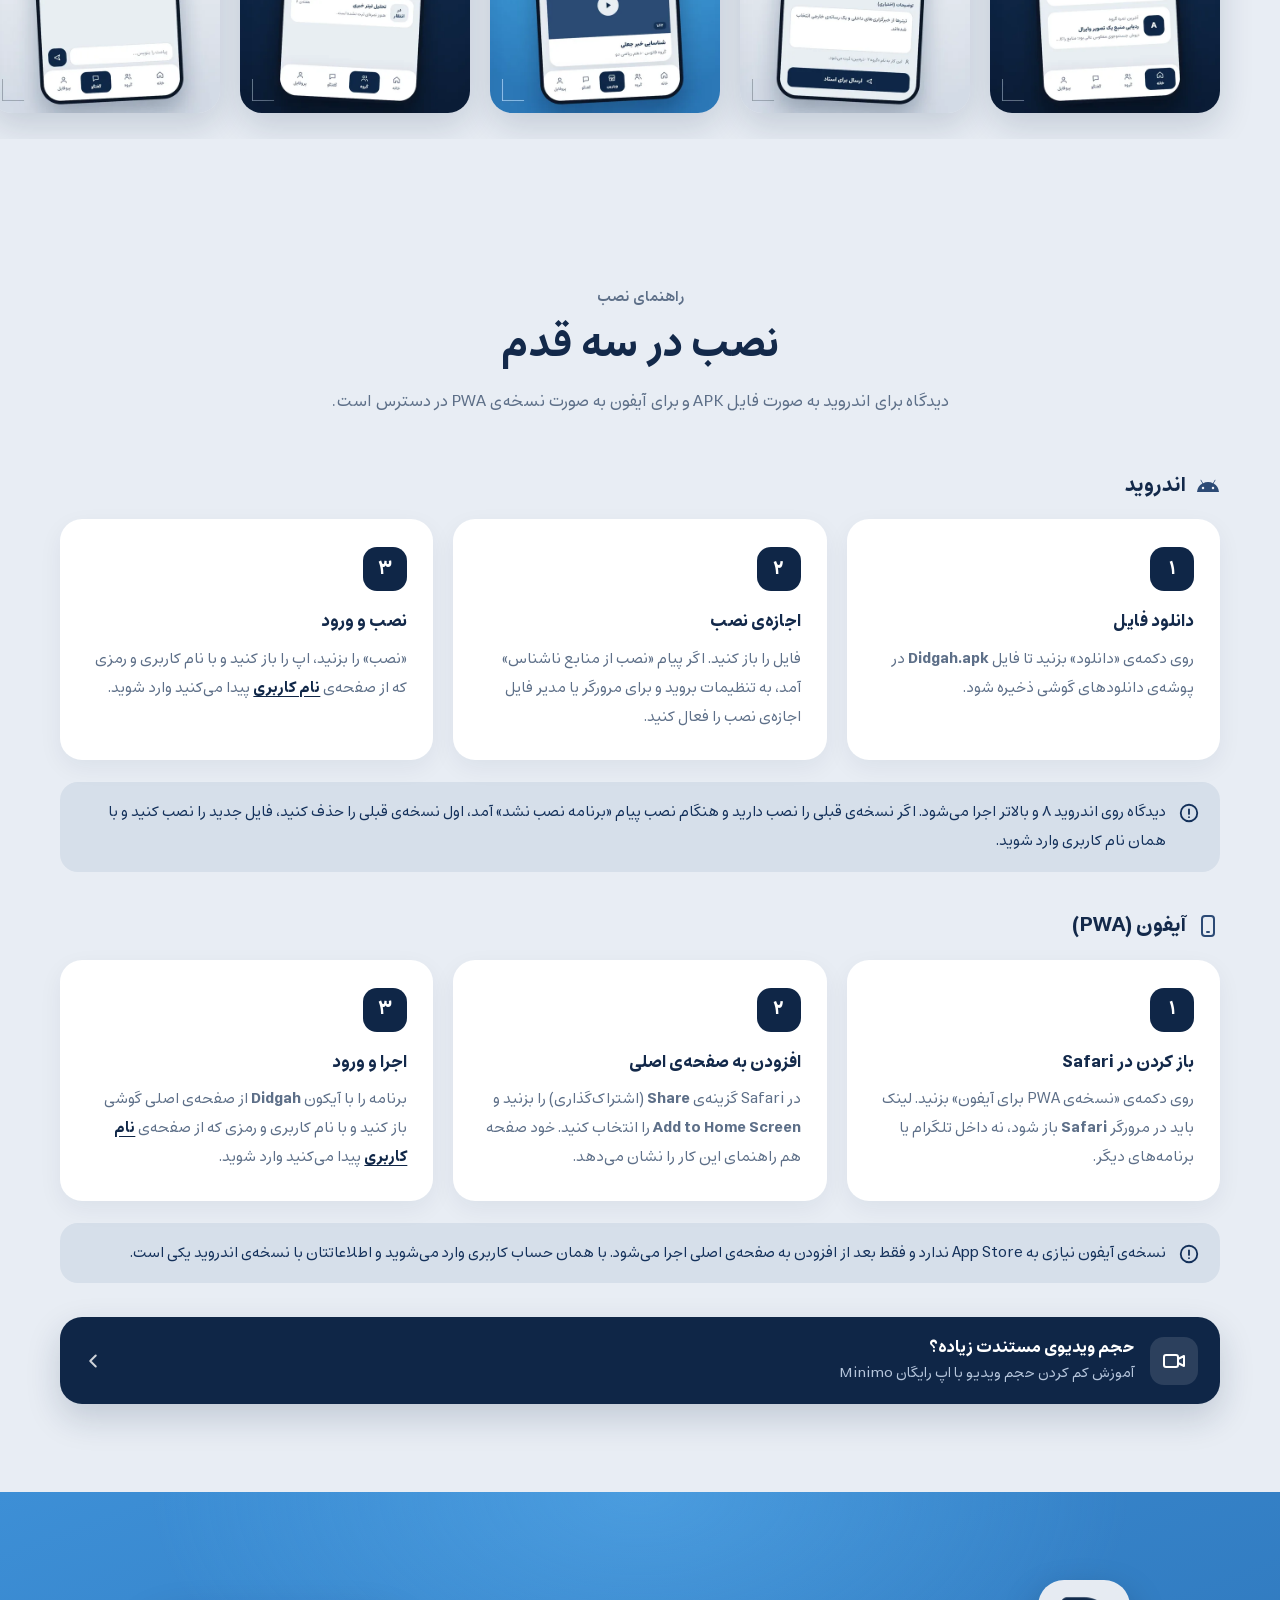
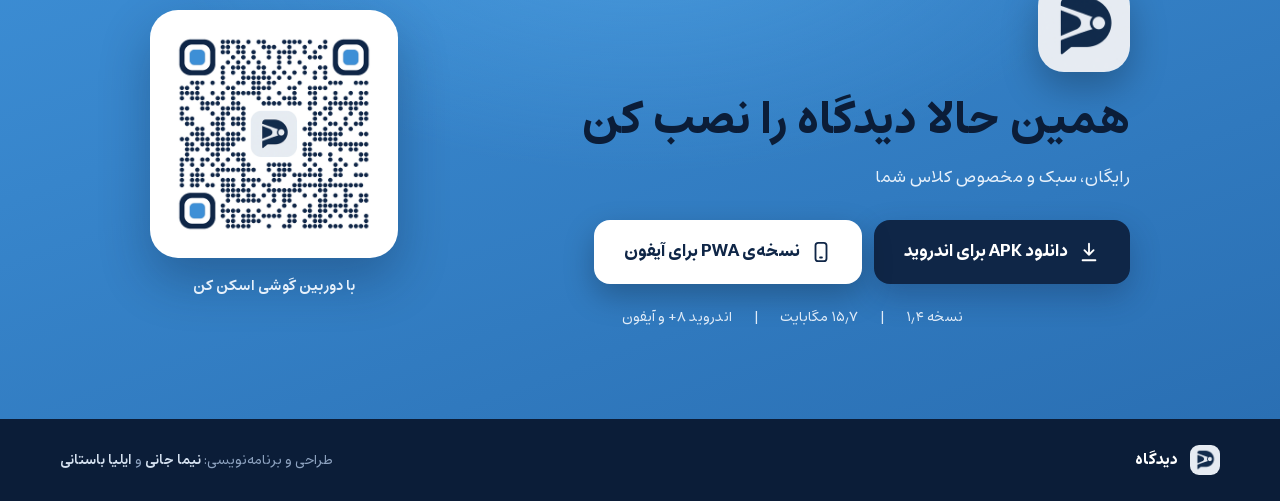
==== commit b9b98f7e: "Bump Didgah.apk to v1.4 (versionCode 4) for smooth in-place updates" ====
--- a/index.html
+++ b/index.html
@@ -38,7 +38,7 @@
       "url": "https://nimajani-cmd.github.io/didgah/",
       "applicationCategory": "EducationalApplication",
       "operatingSystem": "Android 8.0+, iOS",
-      "softwareVersion": "1.3",
+      "softwareVersion": "1.4",
       "downloadUrl": "https://nimajani-cmd.github.io/didgah/Didgah.apk",
       "image": "https://nimajani-cmd.github.io/didgah/assets/img/logo-192.png",
       "inLanguage": "fa",
@@ -102,7 +102,7 @@
         <a class="guide-link" href="account.html">نام کاربری و رمزت را نمی‌دانی؟</a>
       </div>
       <div class="meta">
-        <span><svg viewBox="0 0 24 24" fill="none" stroke="currentColor" stroke-width="2"><path d="M4 7h16M4 12h16M4 17h10"/></svg>نسخه ۱٫۳</span>
+        <span><svg viewBox="0 0 24 24" fill="none" stroke="currentColor" stroke-width="2"><path d="M4 7h16M4 12h16M4 17h10"/></svg>نسخه ۱٫۴</span>
         <span><svg viewBox="0 0 24 24" fill="none" stroke="currentColor" stroke-width="2"><path d="M12 3v12M7 10l5 5 5-5M5 21h14"/></svg>حجم ۱۵٫۷ مگابایت</span>
         <span><svg viewBox="0 0 24 24" fill="none" stroke="currentColor" stroke-width="2"><rect x="6" y="2" width="12" height="20" rx="3"/><path d="M11 18h2"/></svg>اندروید ۸ و بالاتر، و آیفون</span>
       </div>
@@ -335,7 +335,7 @@
       </a>
     </div>
     <div class="meta">
-      <span>نسخه ۱٫۳</span><span>|</span><span>۱۵٫۷ مگابایت</span><span>|</span><span>اندروید ۸+ و آیفون</span>
+      <span>نسخه ۱٫۴</span><span>|</span><span>۱۵٫۷ مگابایت</span><span>|</span><span>اندروید ۸+ و آیفون</span>
     </div>
     </div>
     <!-- Laptop/desktop only: scan with a phone to open the site there -->
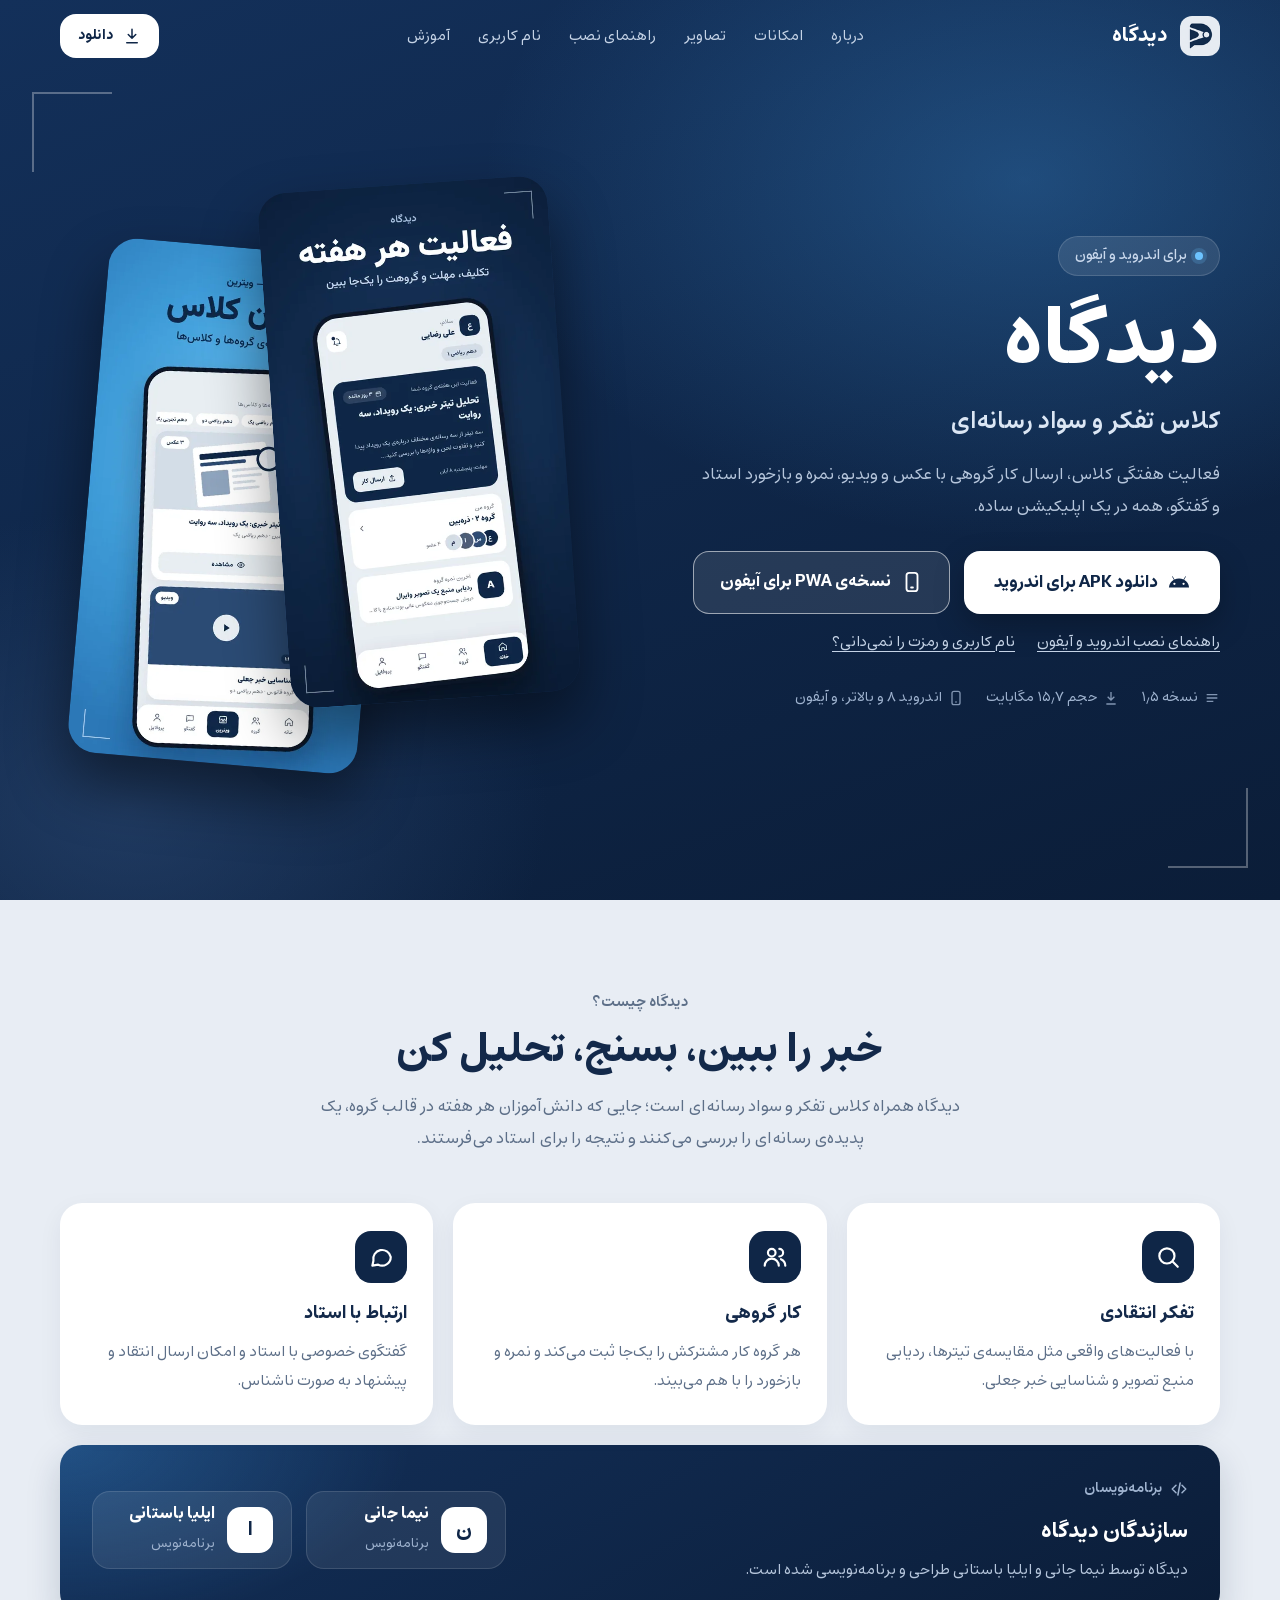
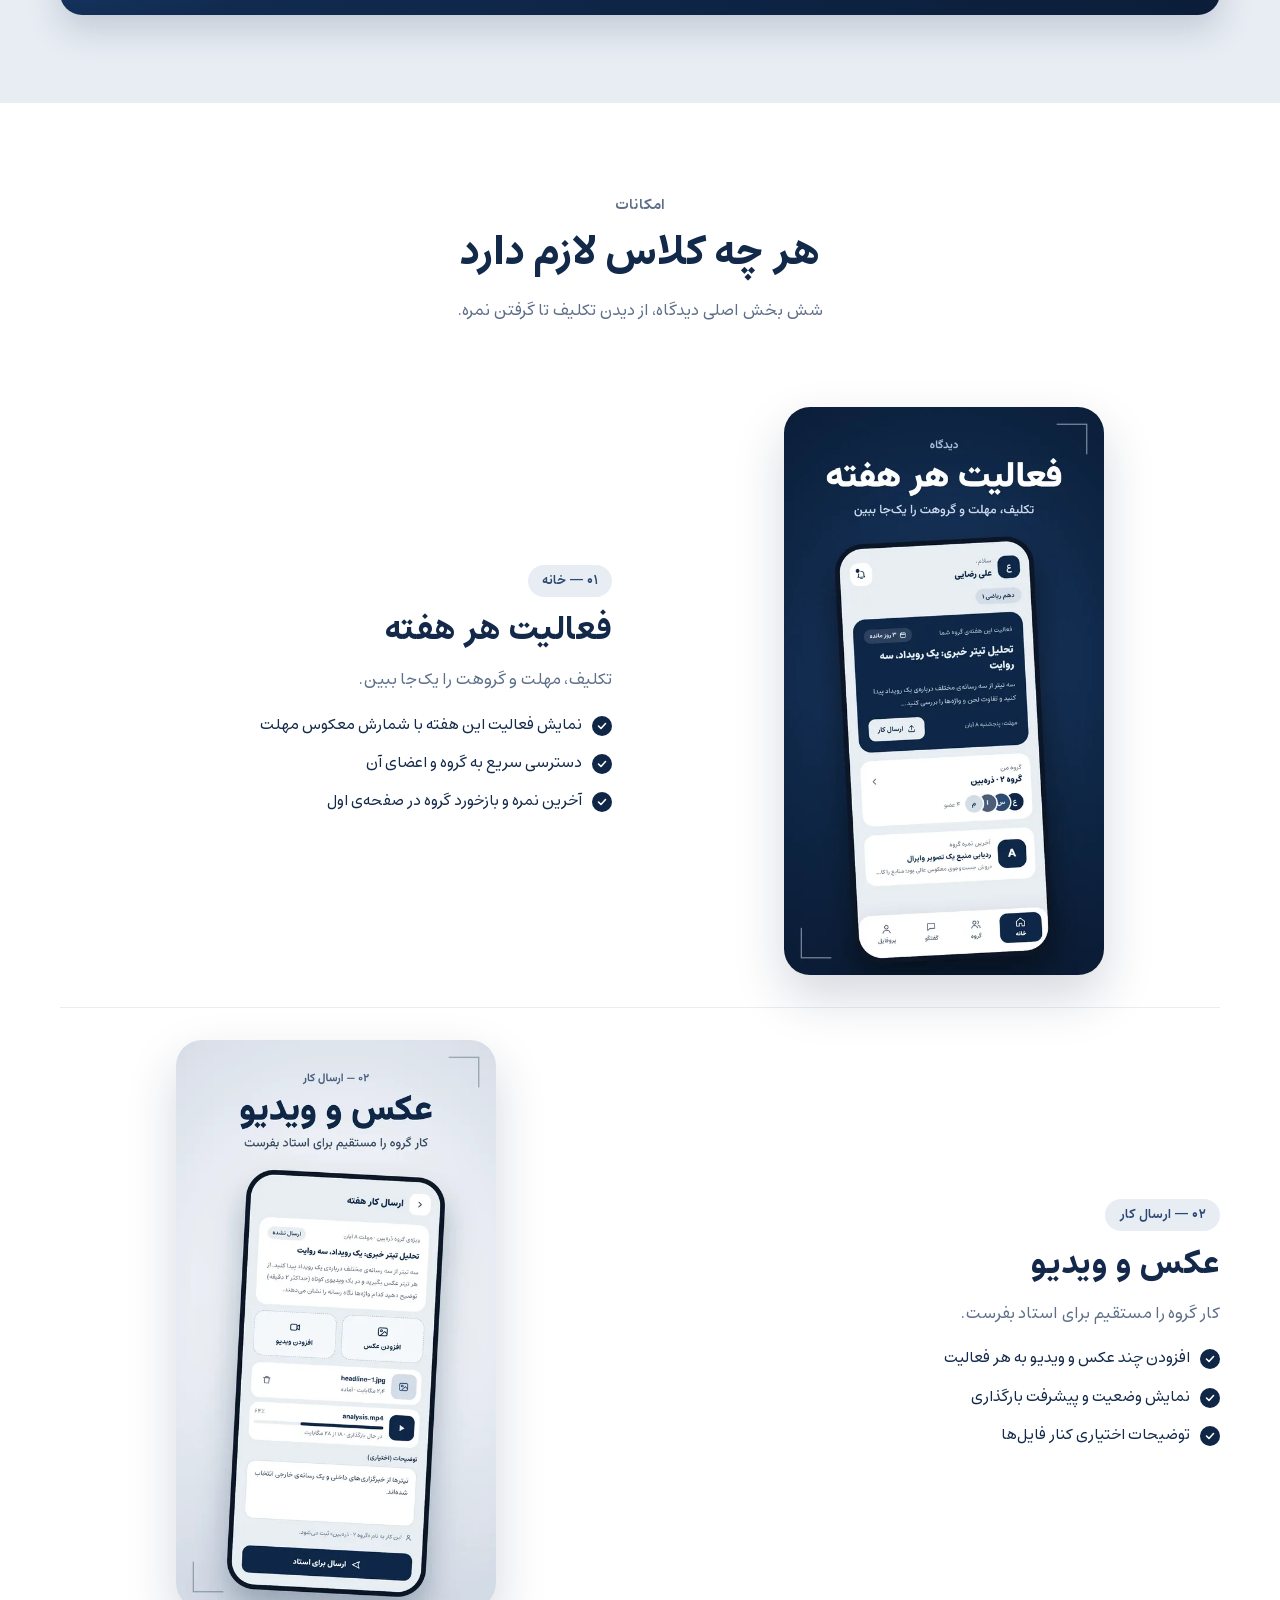
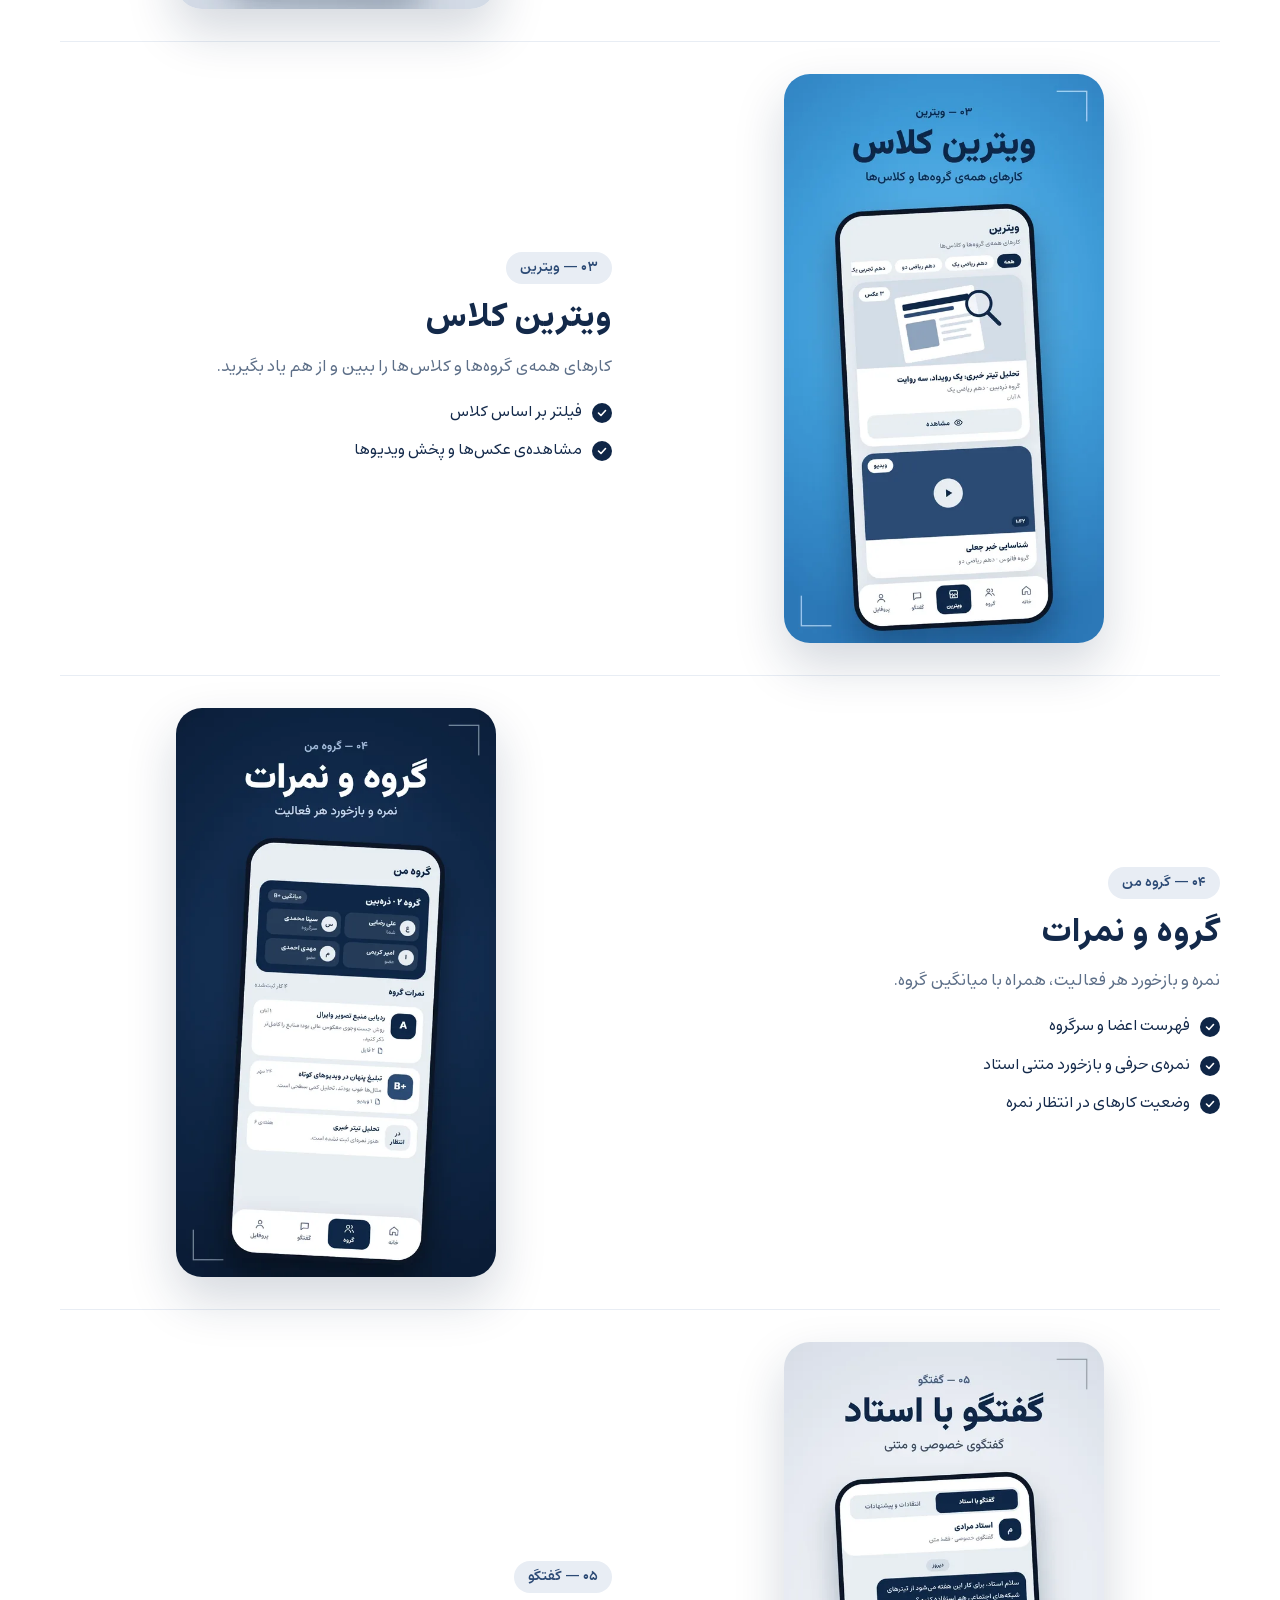
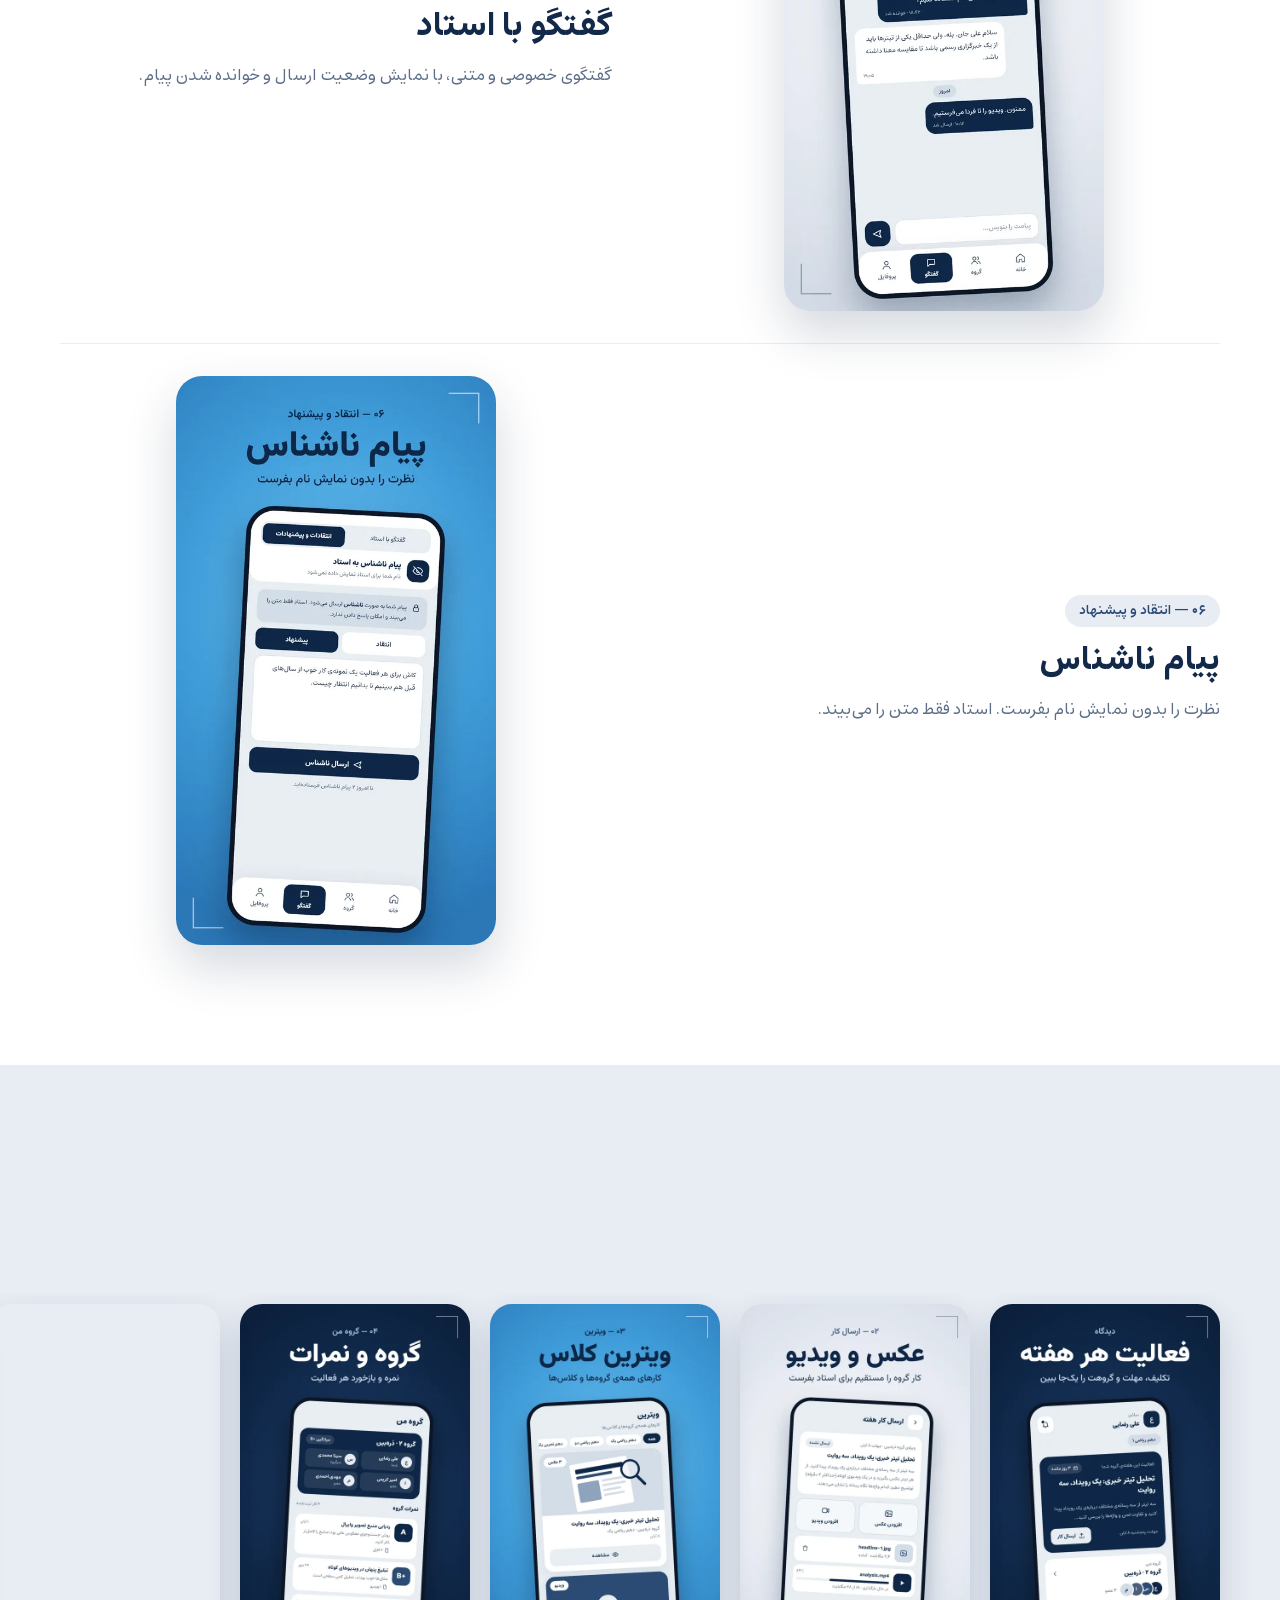
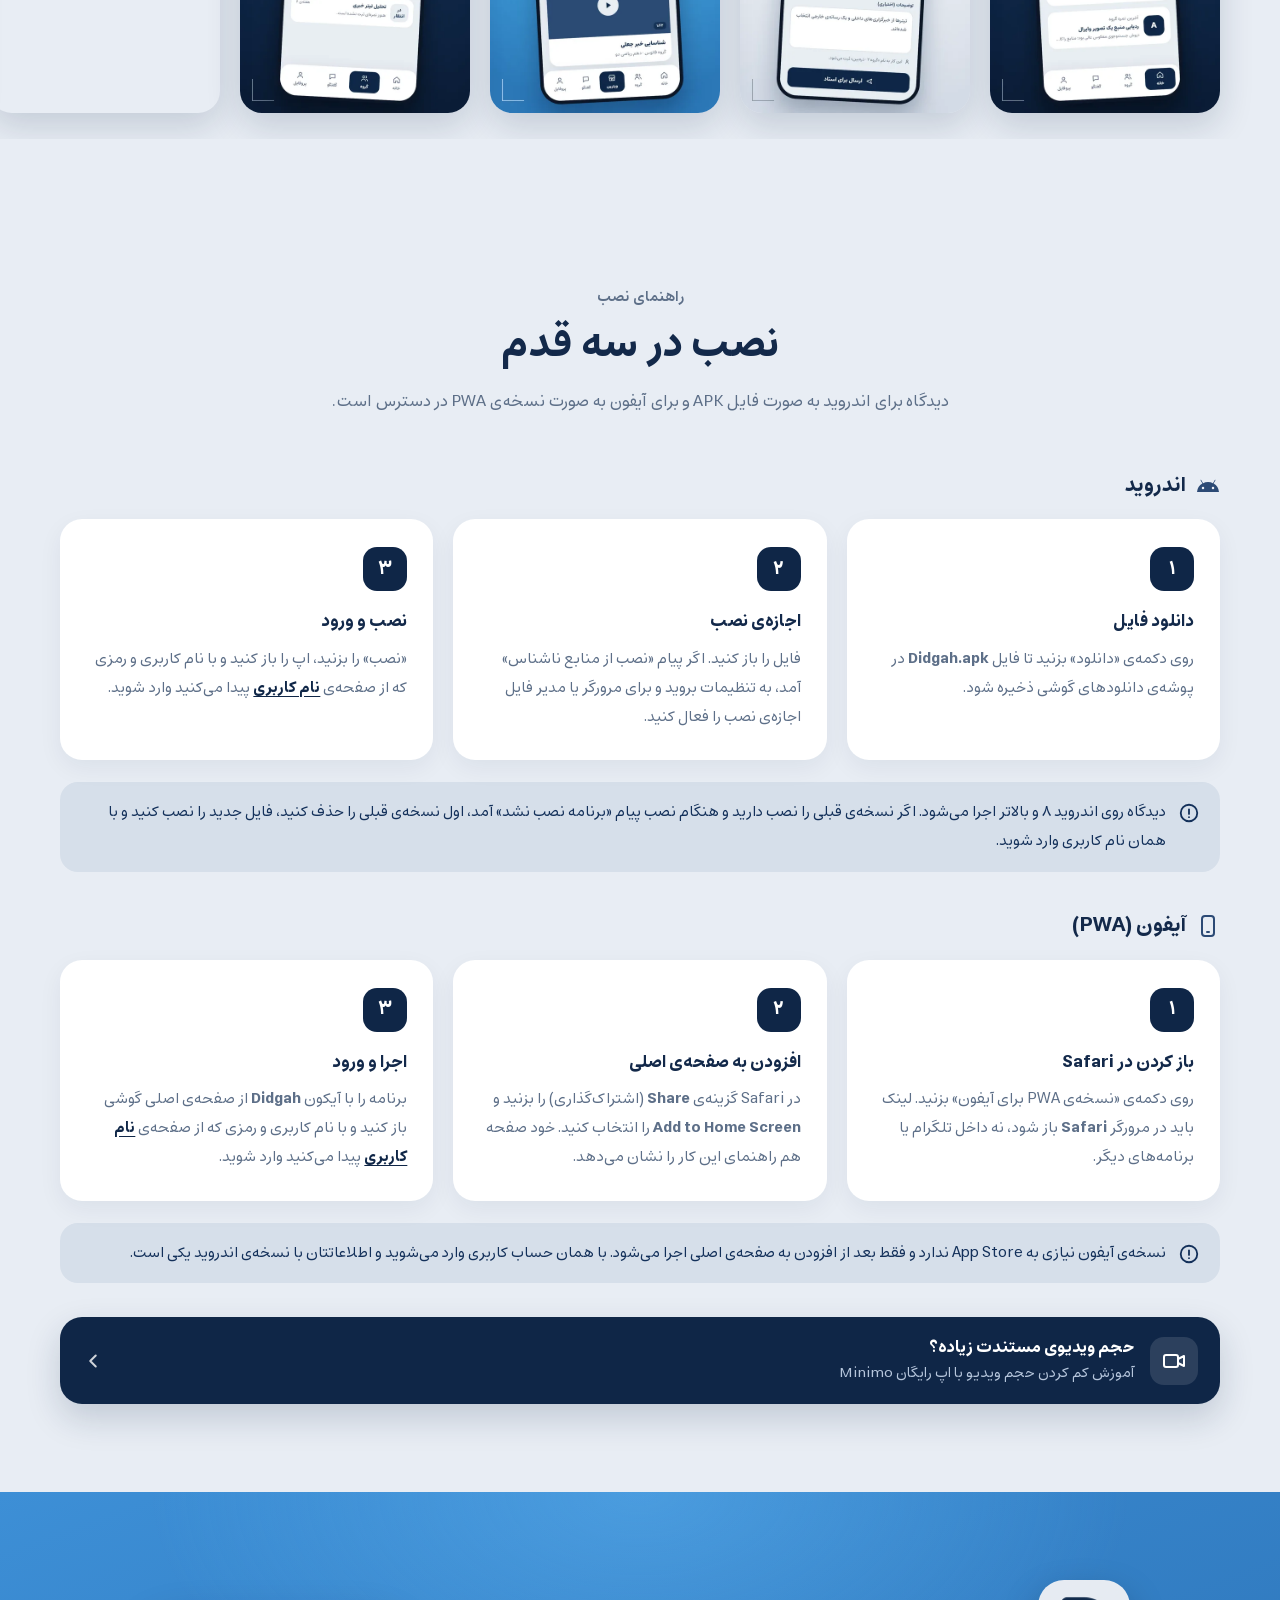
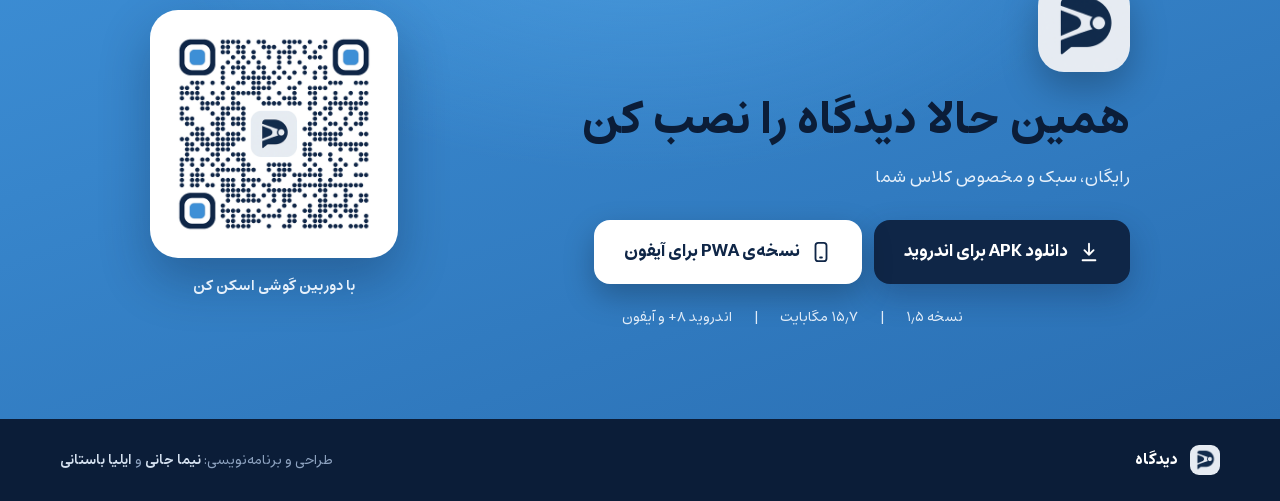
==== commit 9b77dce3: "Update Didgah.apk to v1.5: PDF and PowerPoint first-page previews in Vitrine" ====
--- a/index.html
+++ b/index.html
@@ -38,7 +38,7 @@
       "url": "https://nimajani-cmd.github.io/didgah/",
       "applicationCategory": "EducationalApplication",
       "operatingSystem": "Android 8.0+, iOS",
-      "softwareVersion": "1.4",
+      "softwareVersion": "1.5",
       "downloadUrl": "https://nimajani-cmd.github.io/didgah/Didgah.apk",
       "image": "https://nimajani-cmd.github.io/didgah/assets/img/logo-192.png",
       "inLanguage": "fa",
@@ -102,7 +102,7 @@
         <a class="guide-link" href="account.html">نام کاربری و رمزت را نمی‌دانی؟</a>
       </div>
       <div class="meta">
-        <span><svg viewBox="0 0 24 24" fill="none" stroke="currentColor" stroke-width="2"><path d="M4 7h16M4 12h16M4 17h10"/></svg>نسخه ۱٫۴</span>
+        <span><svg viewBox="0 0 24 24" fill="none" stroke="currentColor" stroke-width="2"><path d="M4 7h16M4 12h16M4 17h10"/></svg>نسخه ۱٫۵</span>
         <span><svg viewBox="0 0 24 24" fill="none" stroke="currentColor" stroke-width="2"><path d="M12 3v12M7 10l5 5 5-5M5 21h14"/></svg>حجم ۱۵٫۷ مگابایت</span>
         <span><svg viewBox="0 0 24 24" fill="none" stroke="currentColor" stroke-width="2"><rect x="6" y="2" width="12" height="20" rx="3"/><path d="M11 18h2"/></svg>اندروید ۸ و بالاتر، و آیفون</span>
       </div>
@@ -335,7 +335,7 @@
       </a>
     </div>
     <div class="meta">
-      <span>نسخه ۱٫۴</span><span>|</span><span>۱۵٫۷ مگابایت</span><span>|</span><span>اندروید ۸+ و آیفون</span>
+      <span>نسخه ۱٫۵</span><span>|</span><span>۱۵٫۷ مگابایت</span><span>|</span><span>اندروید ۸+ و آیفون</span>
     </div>
     </div>
     <!-- Laptop/desktop only: scan with a phone to open the site there -->
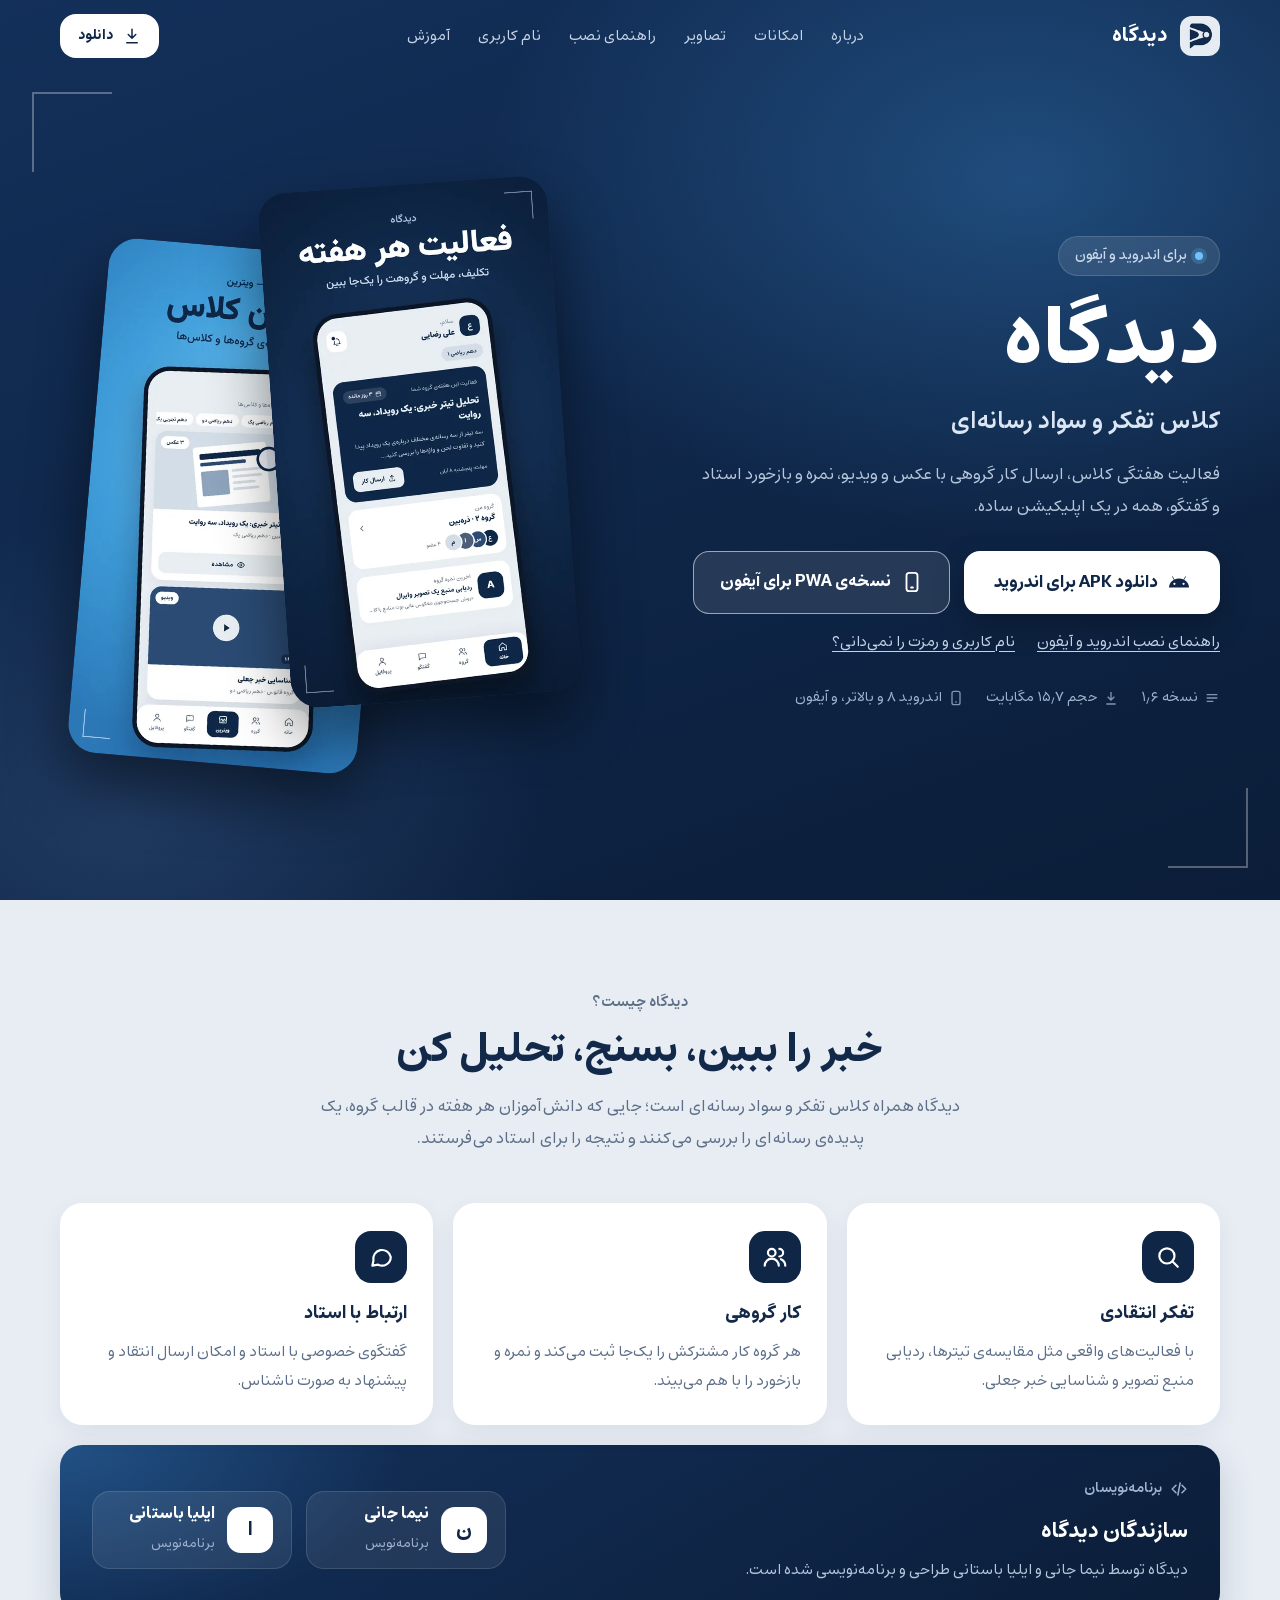
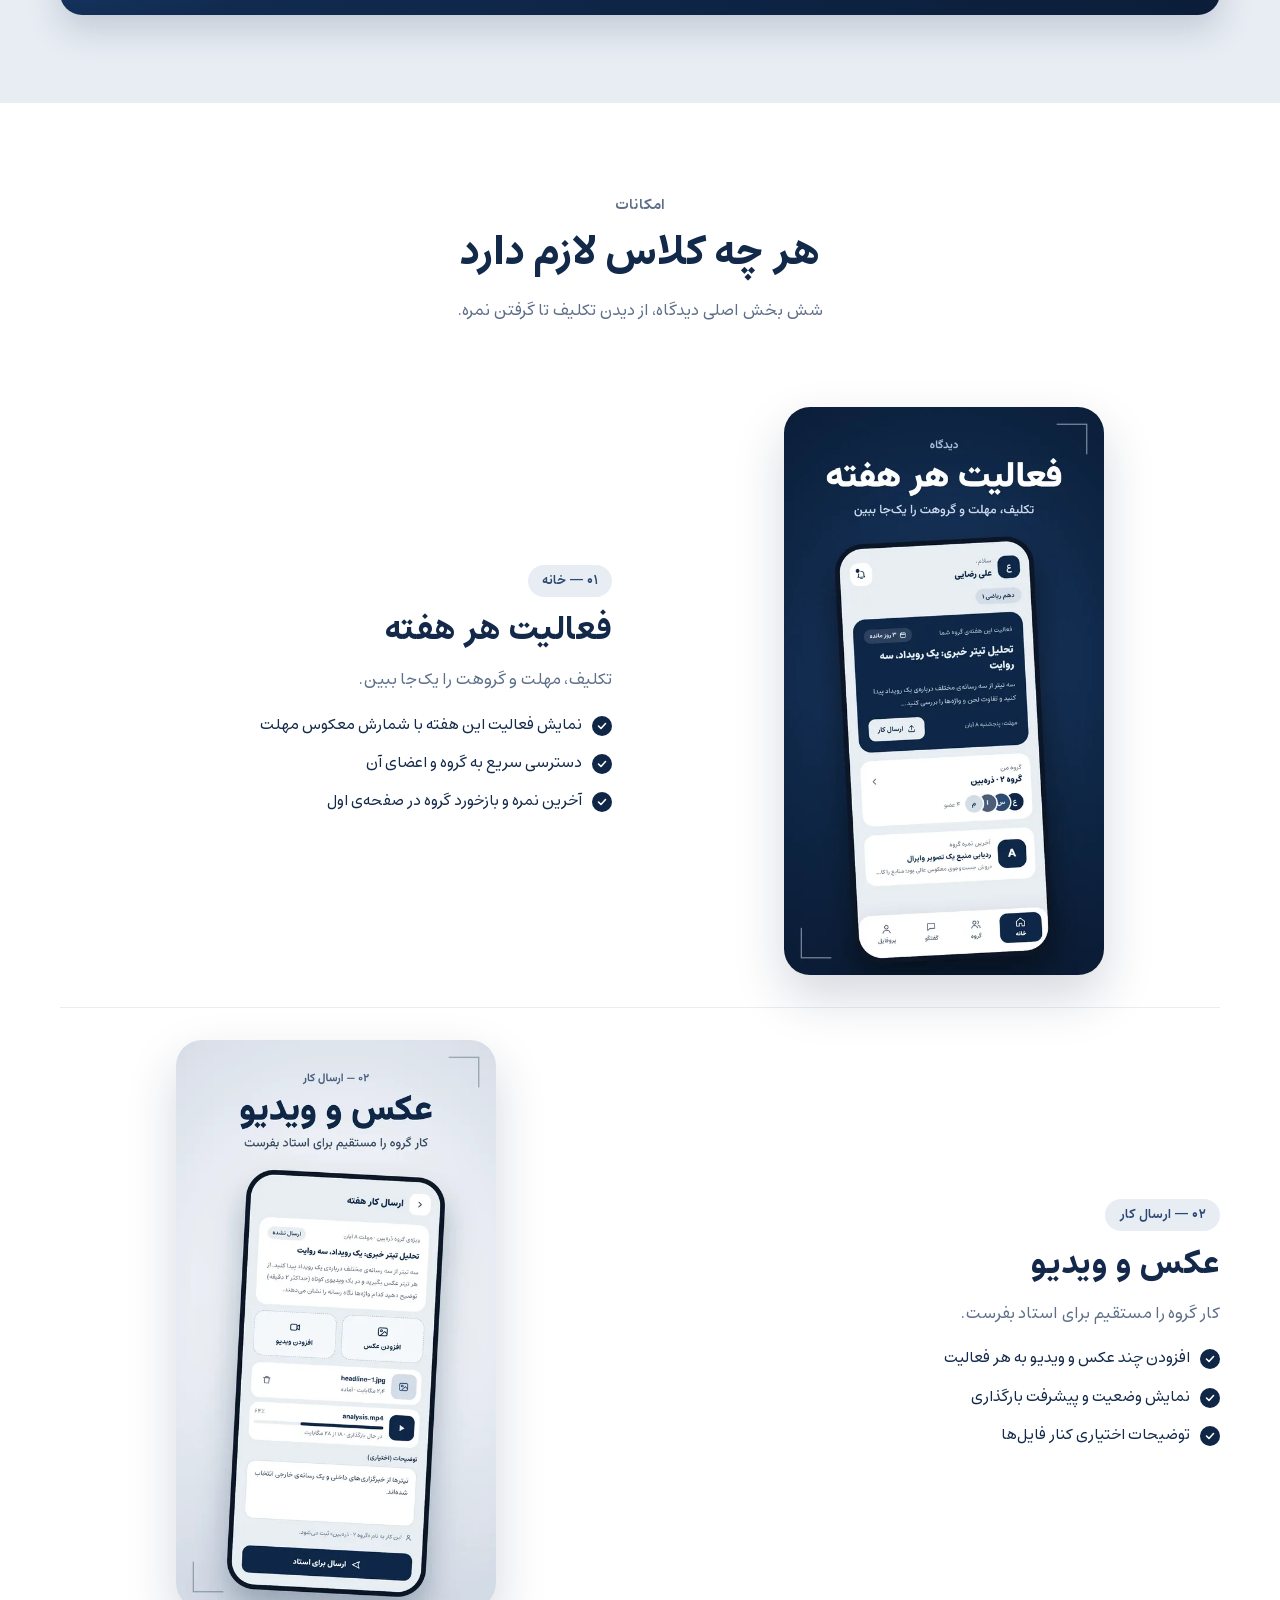
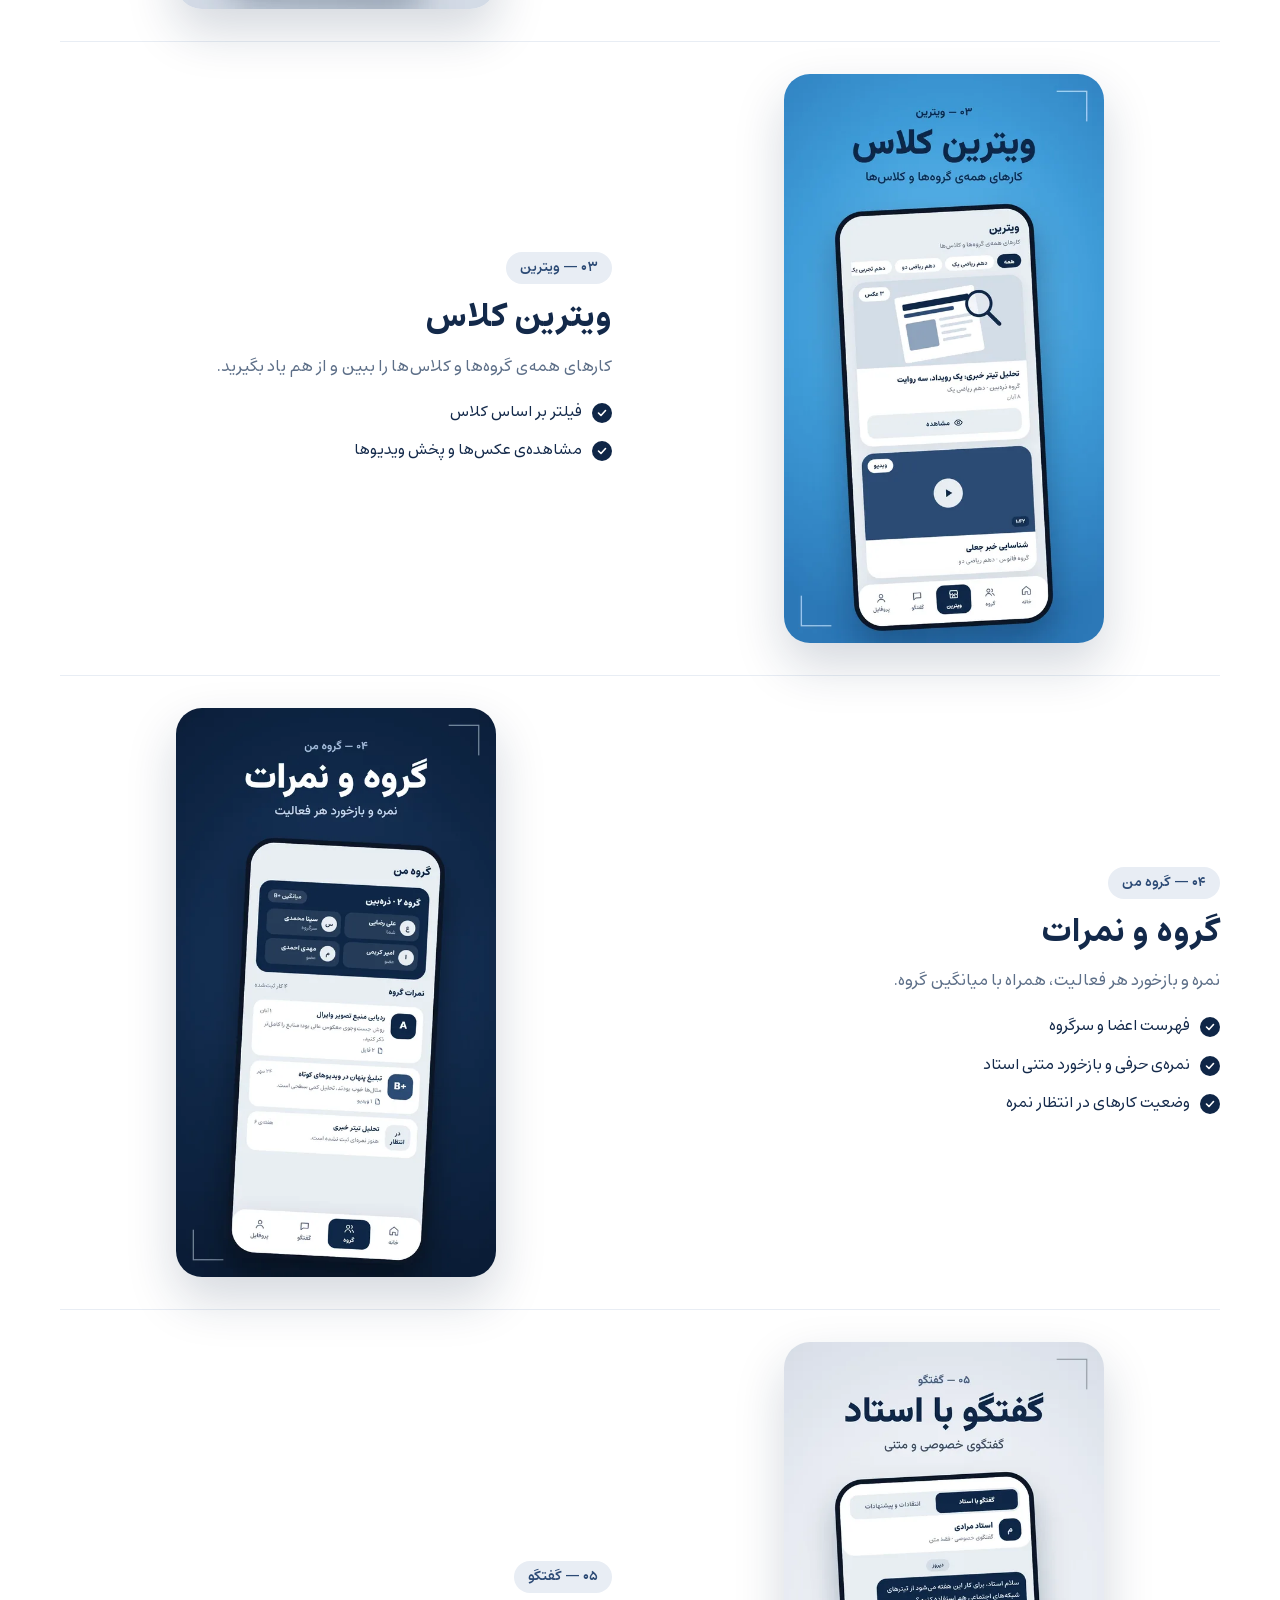
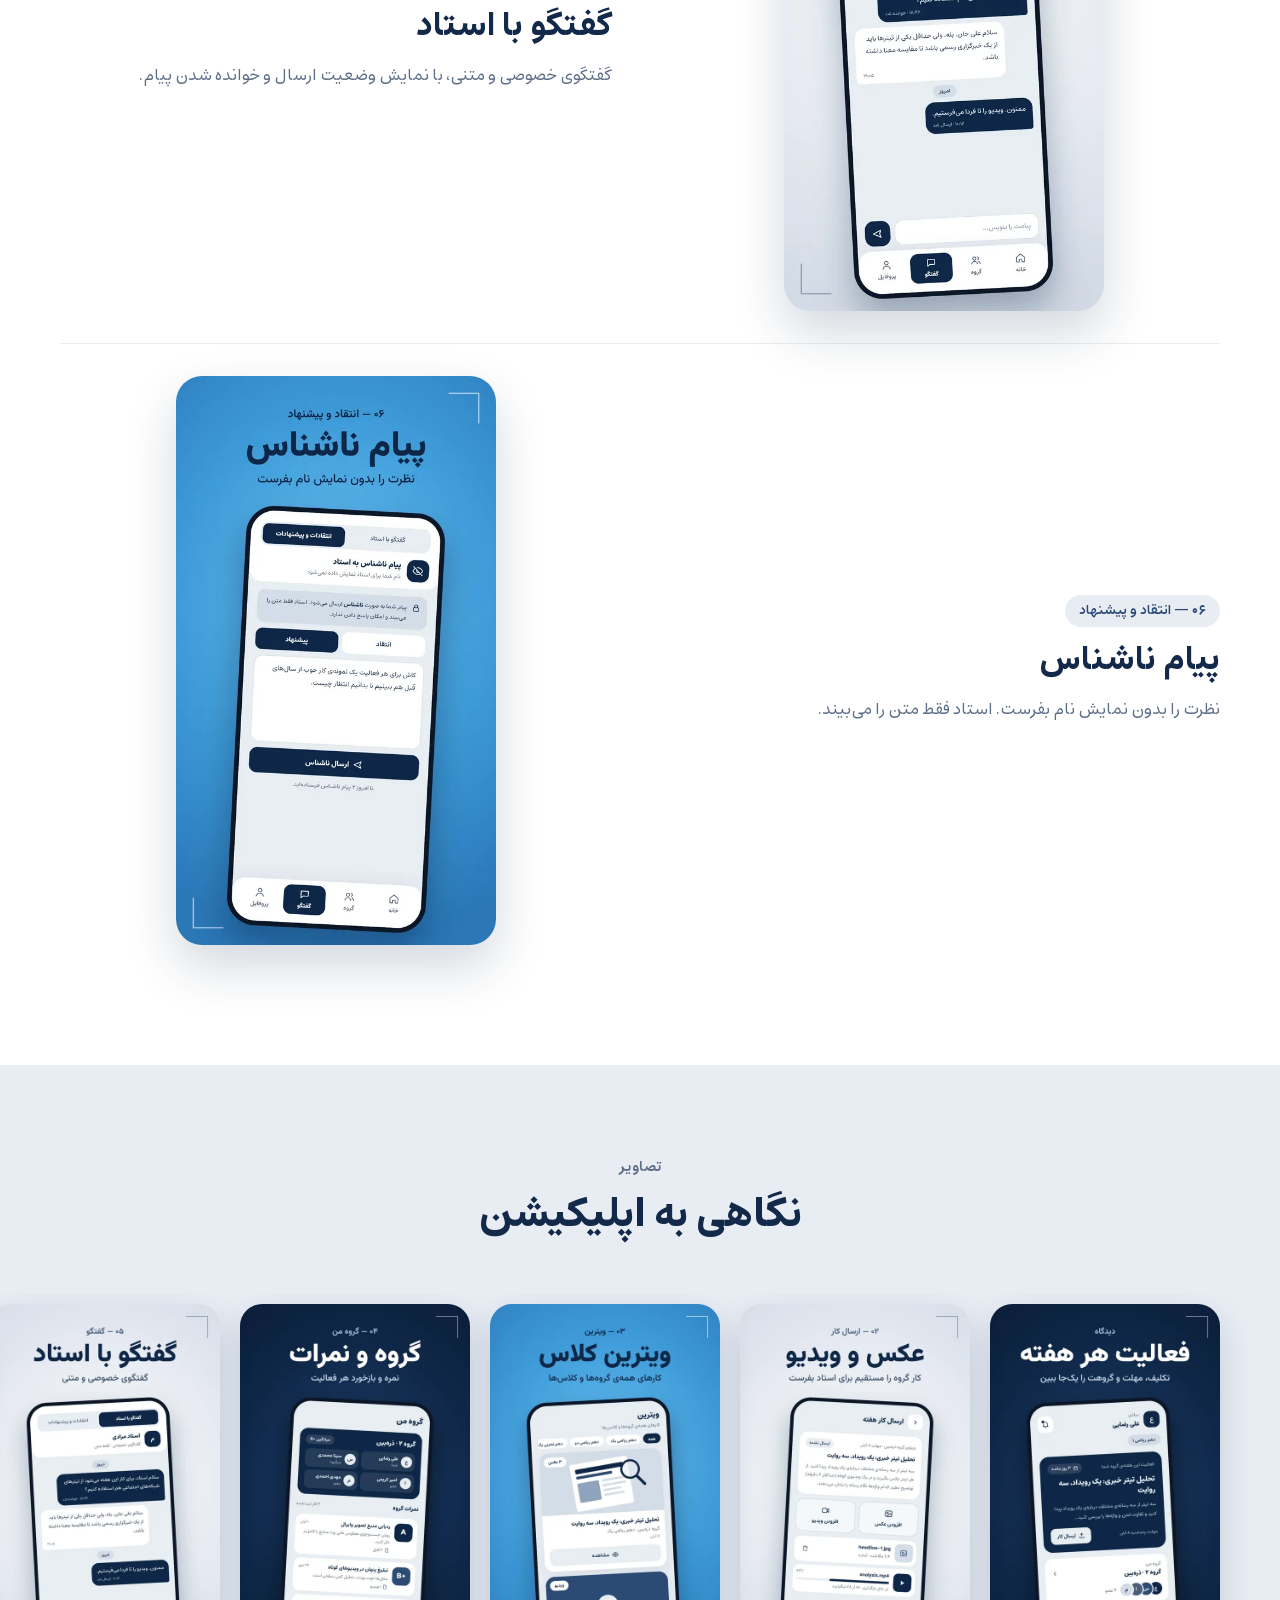
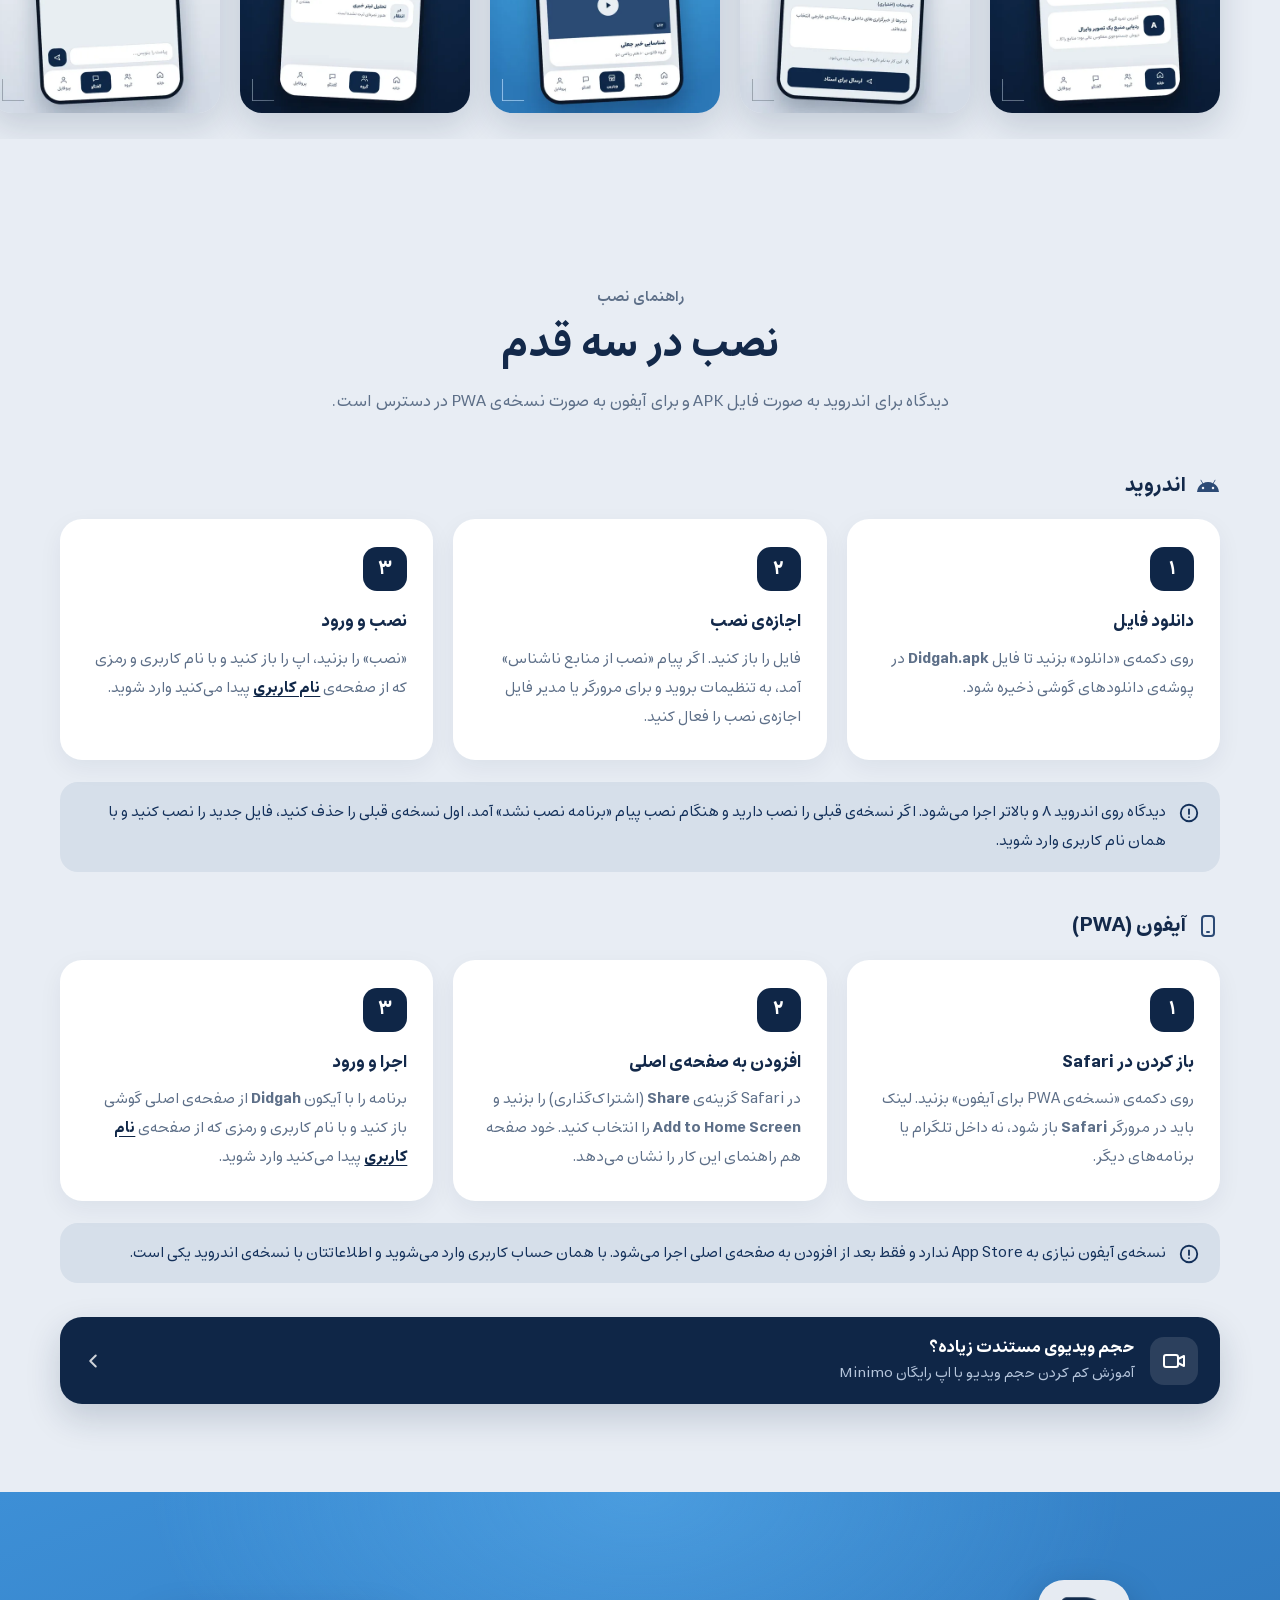
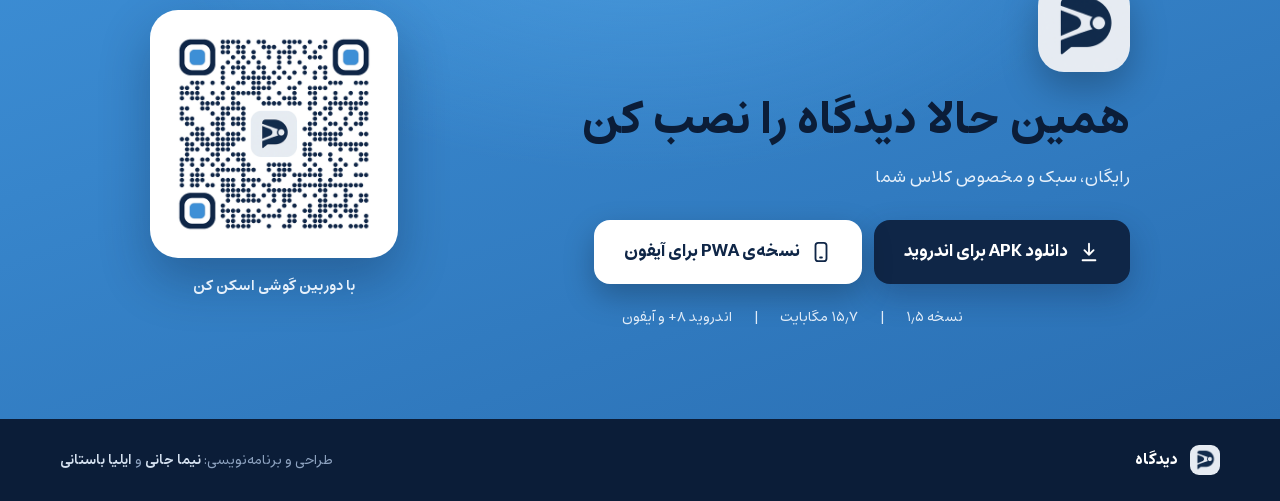
==== commit ea064713: "Release Didgah v1.6 (voice chat, rich announcements, voice grading)" ====
--- a/index.html
+++ b/index.html
@@ -38,7 +38,7 @@
       "url": "https://nimajani-cmd.github.io/didgah/",
       "applicationCategory": "EducationalApplication",
       "operatingSystem": "Android 8.0+, iOS",
-      "softwareVersion": "1.5",
+      "softwareVersion": "1.6",
       "downloadUrl": "https://nimajani-cmd.github.io/didgah/Didgah.apk",
       "image": "https://nimajani-cmd.github.io/didgah/assets/img/logo-192.png",
       "inLanguage": "fa",
@@ -102,7 +102,7 @@
         <a class="guide-link" href="account.html">نام کاربری و رمزت را نمی‌دانی؟</a>
       </div>
       <div class="meta">
-        <span><svg viewBox="0 0 24 24" fill="none" stroke="currentColor" stroke-width="2"><path d="M4 7h16M4 12h16M4 17h10"/></svg>نسخه ۱٫۵</span>
+        <span><svg viewBox="0 0 24 24" fill="none" stroke="currentColor" stroke-width="2"><path d="M4 7h16M4 12h16M4 17h10"/></svg>نسخه ۱٫۶</span>
         <span><svg viewBox="0 0 24 24" fill="none" stroke="currentColor" stroke-width="2"><path d="M12 3v12M7 10l5 5 5-5M5 21h14"/></svg>حجم ۱۵٫۷ مگابایت</span>
         <span><svg viewBox="0 0 24 24" fill="none" stroke="currentColor" stroke-width="2"><rect x="6" y="2" width="12" height="20" rx="3"/><path d="M11 18h2"/></svg>اندروید ۸ و بالاتر، و آیفون</span>
       </div>
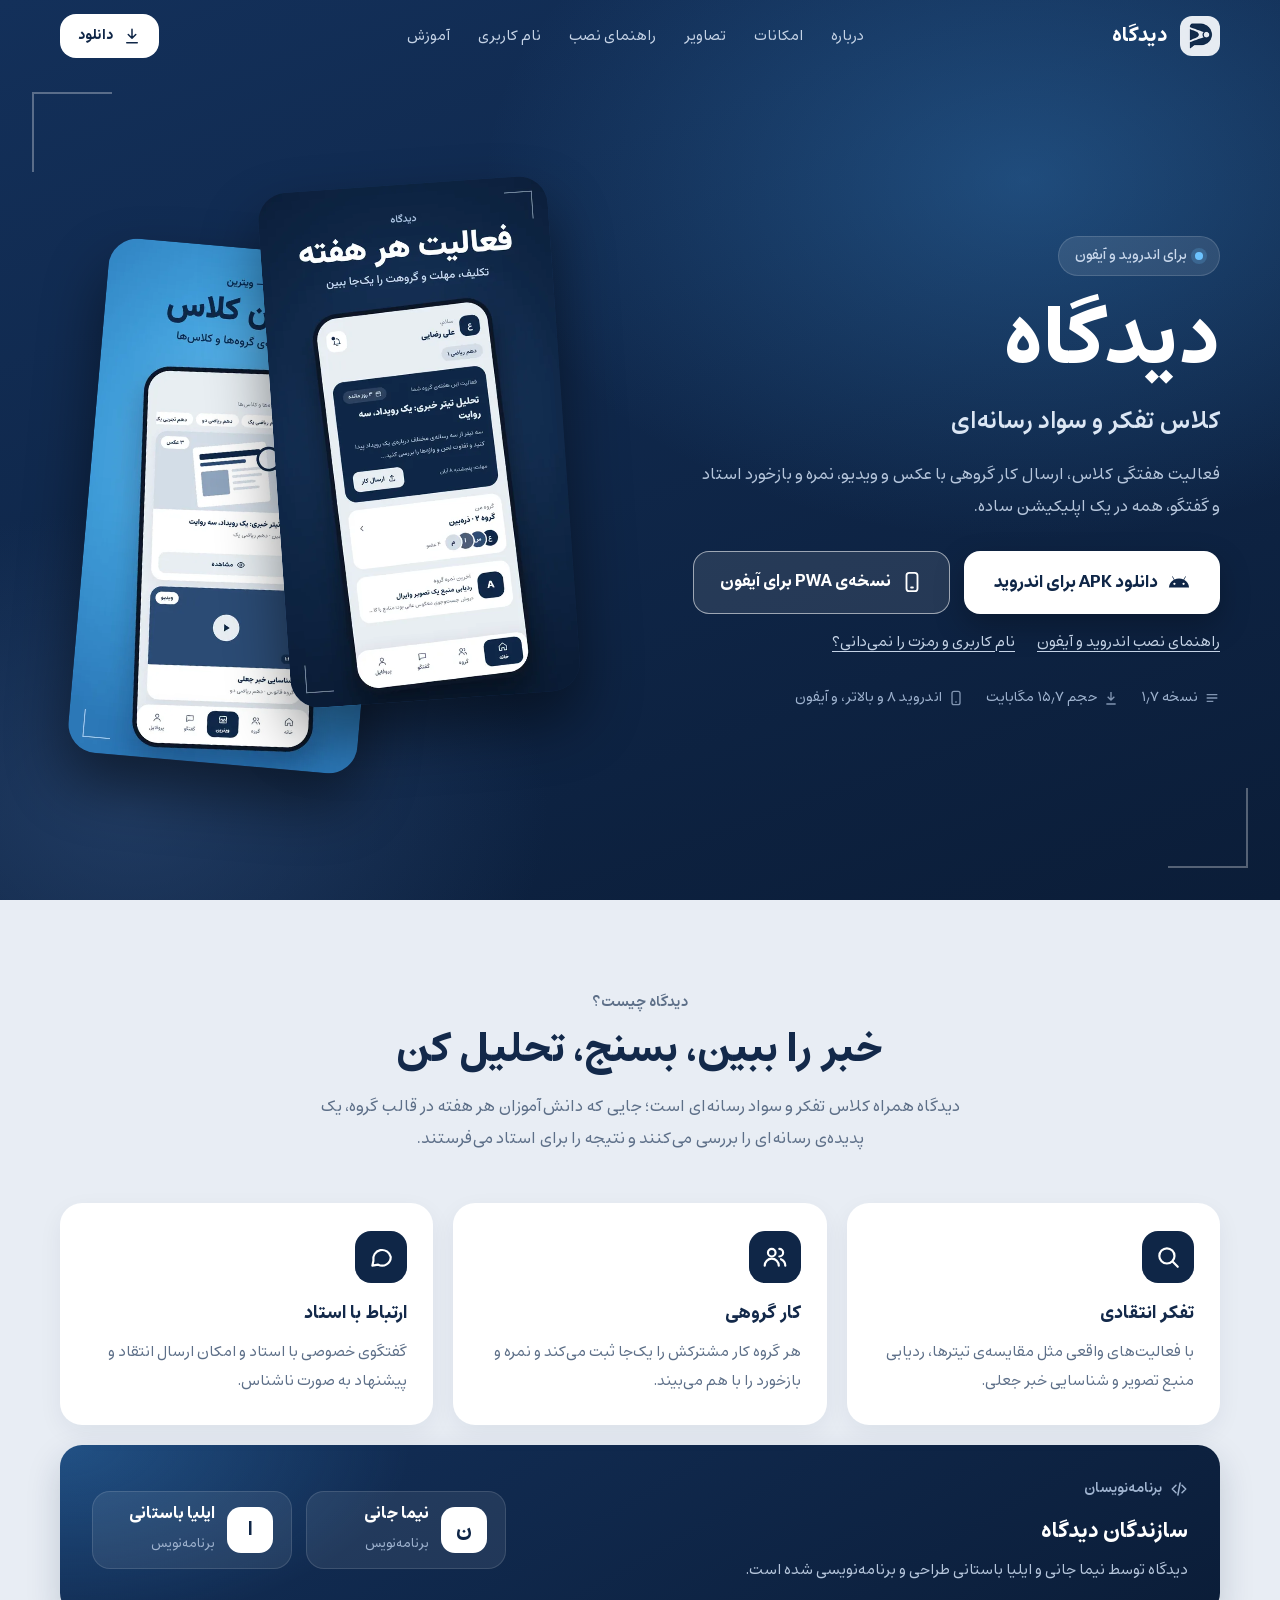
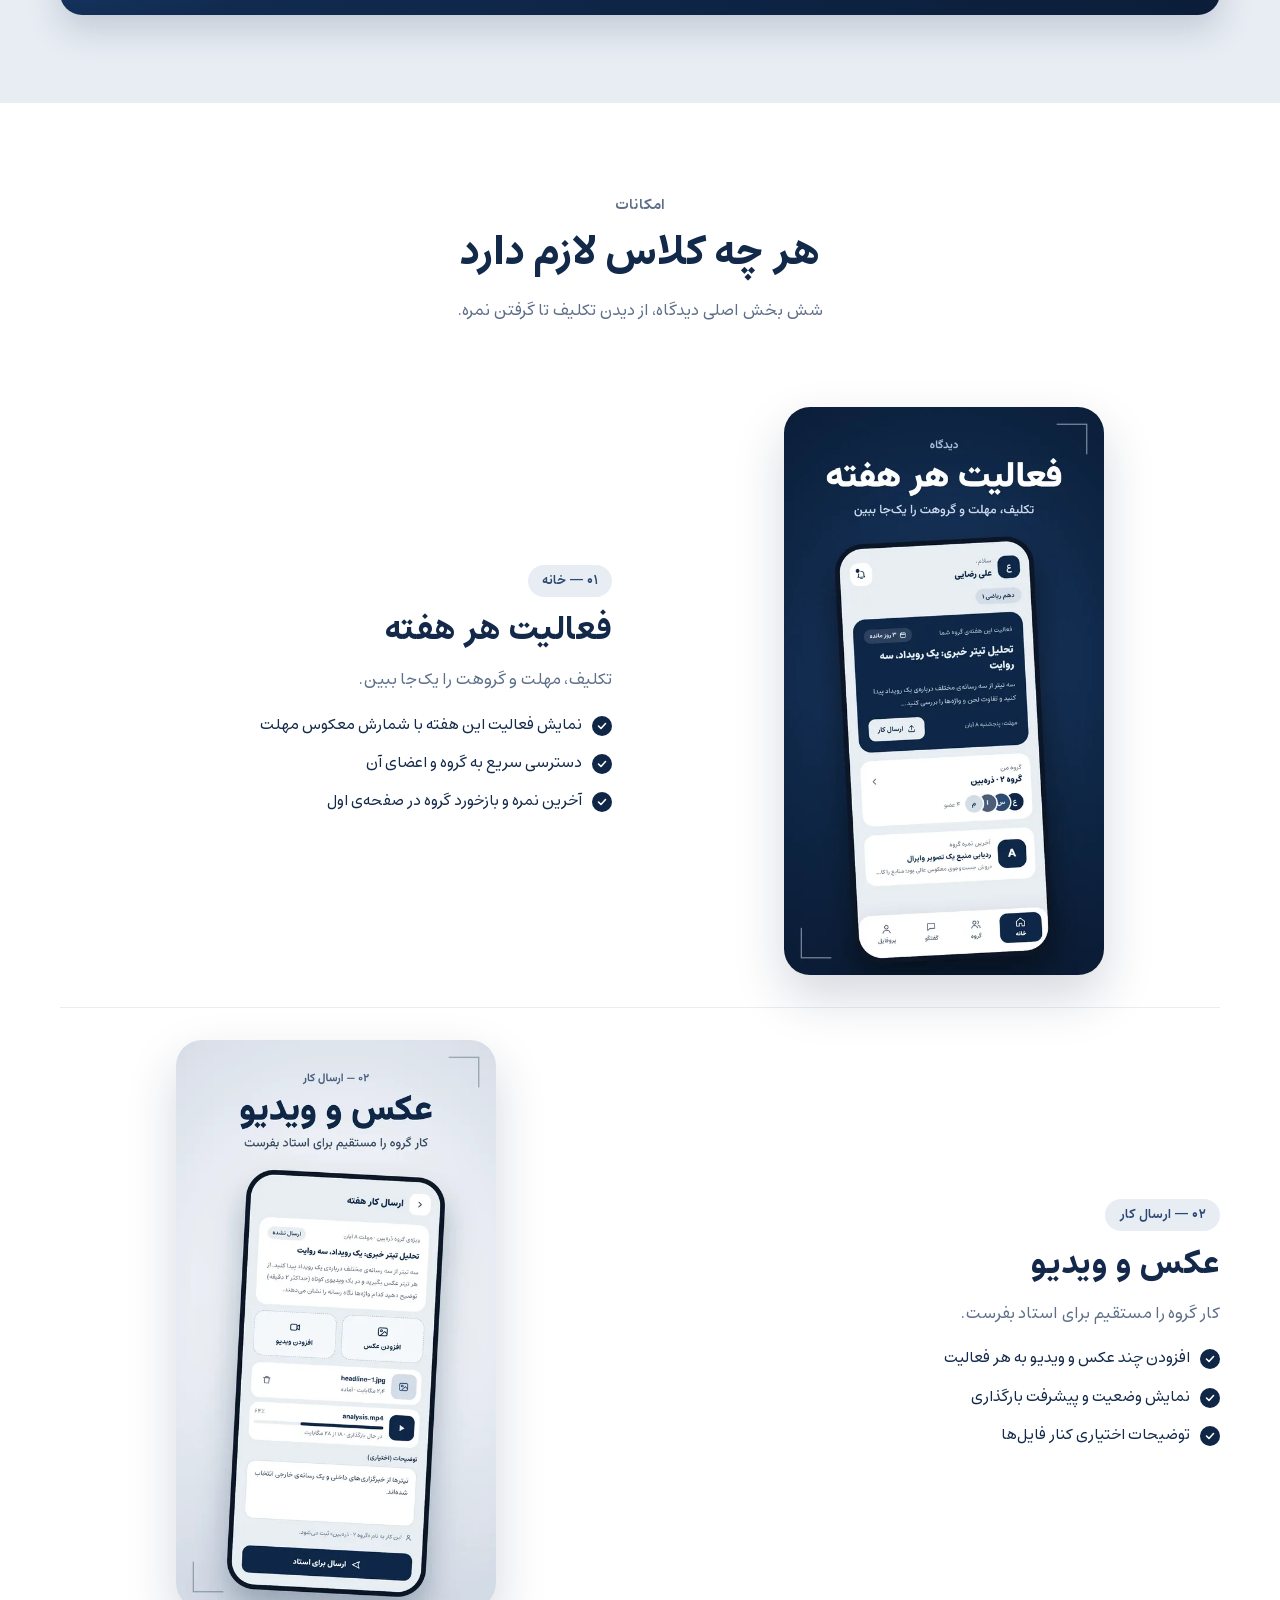
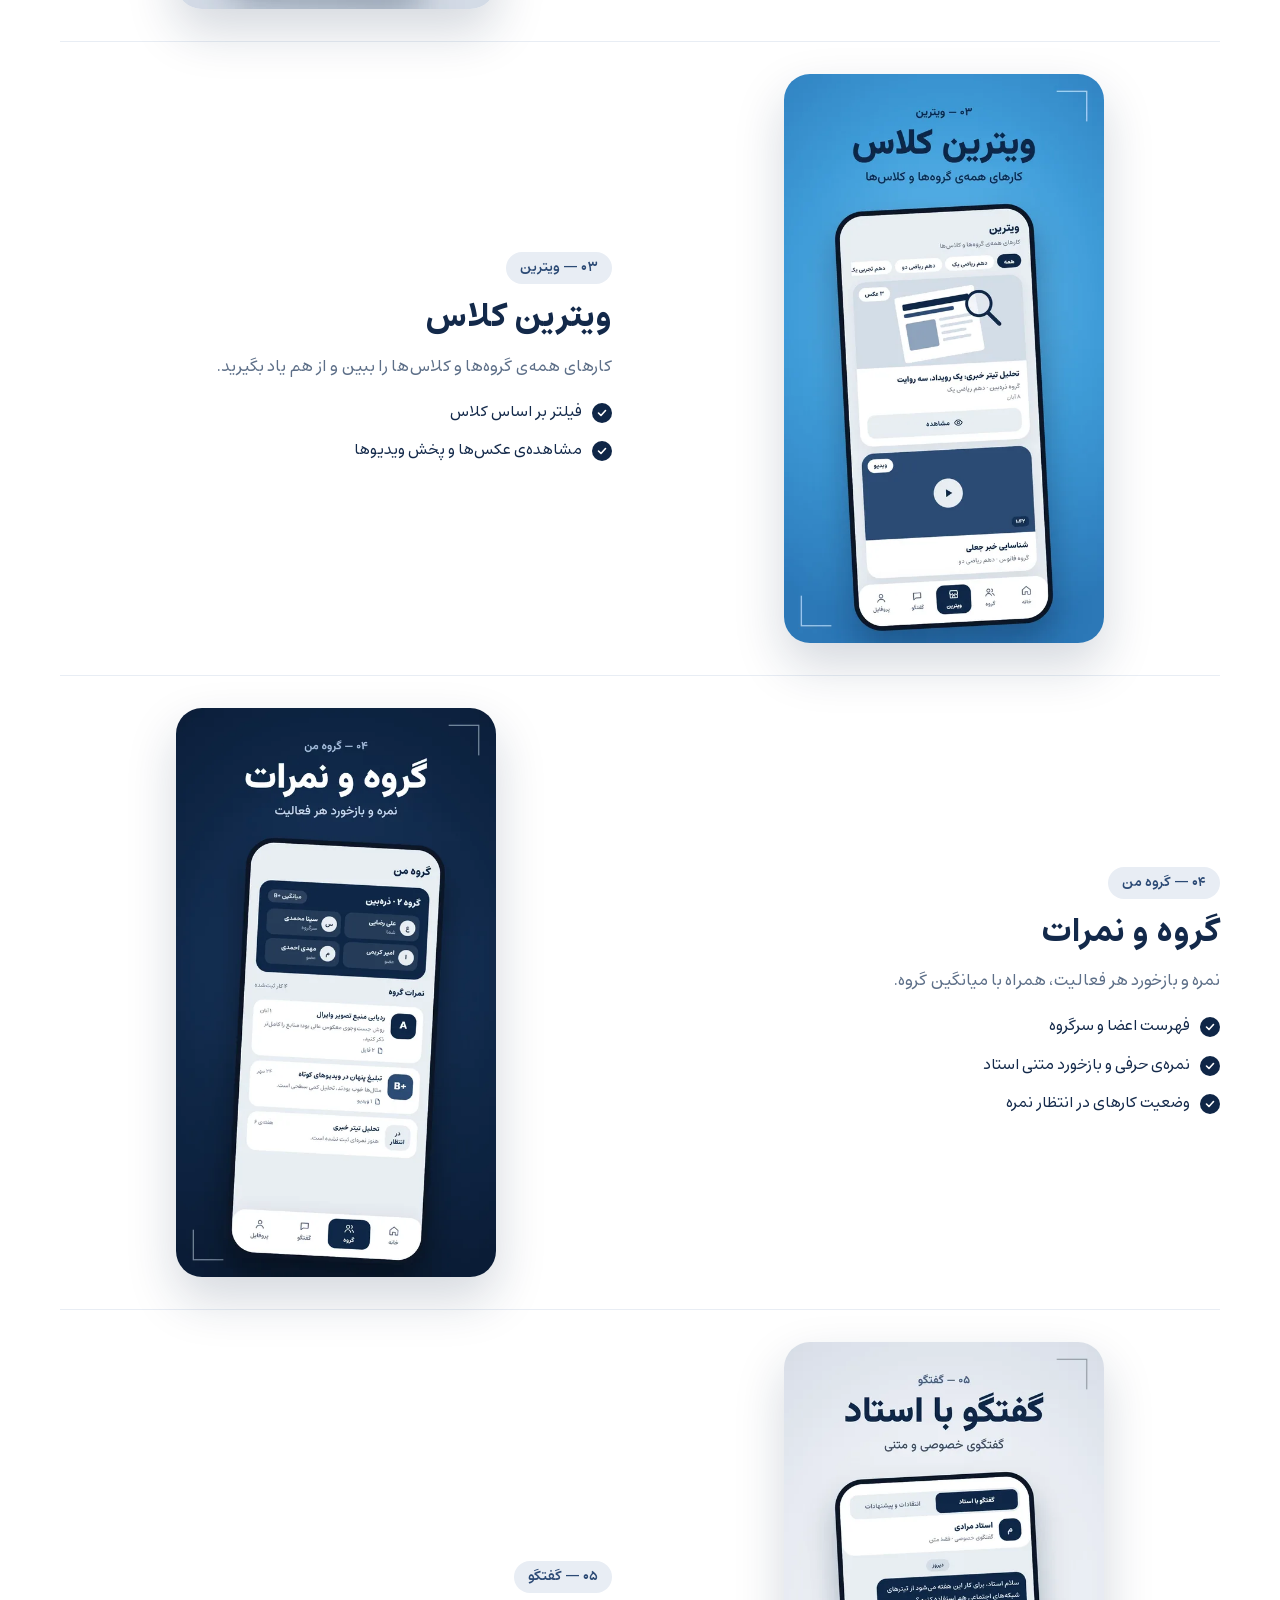
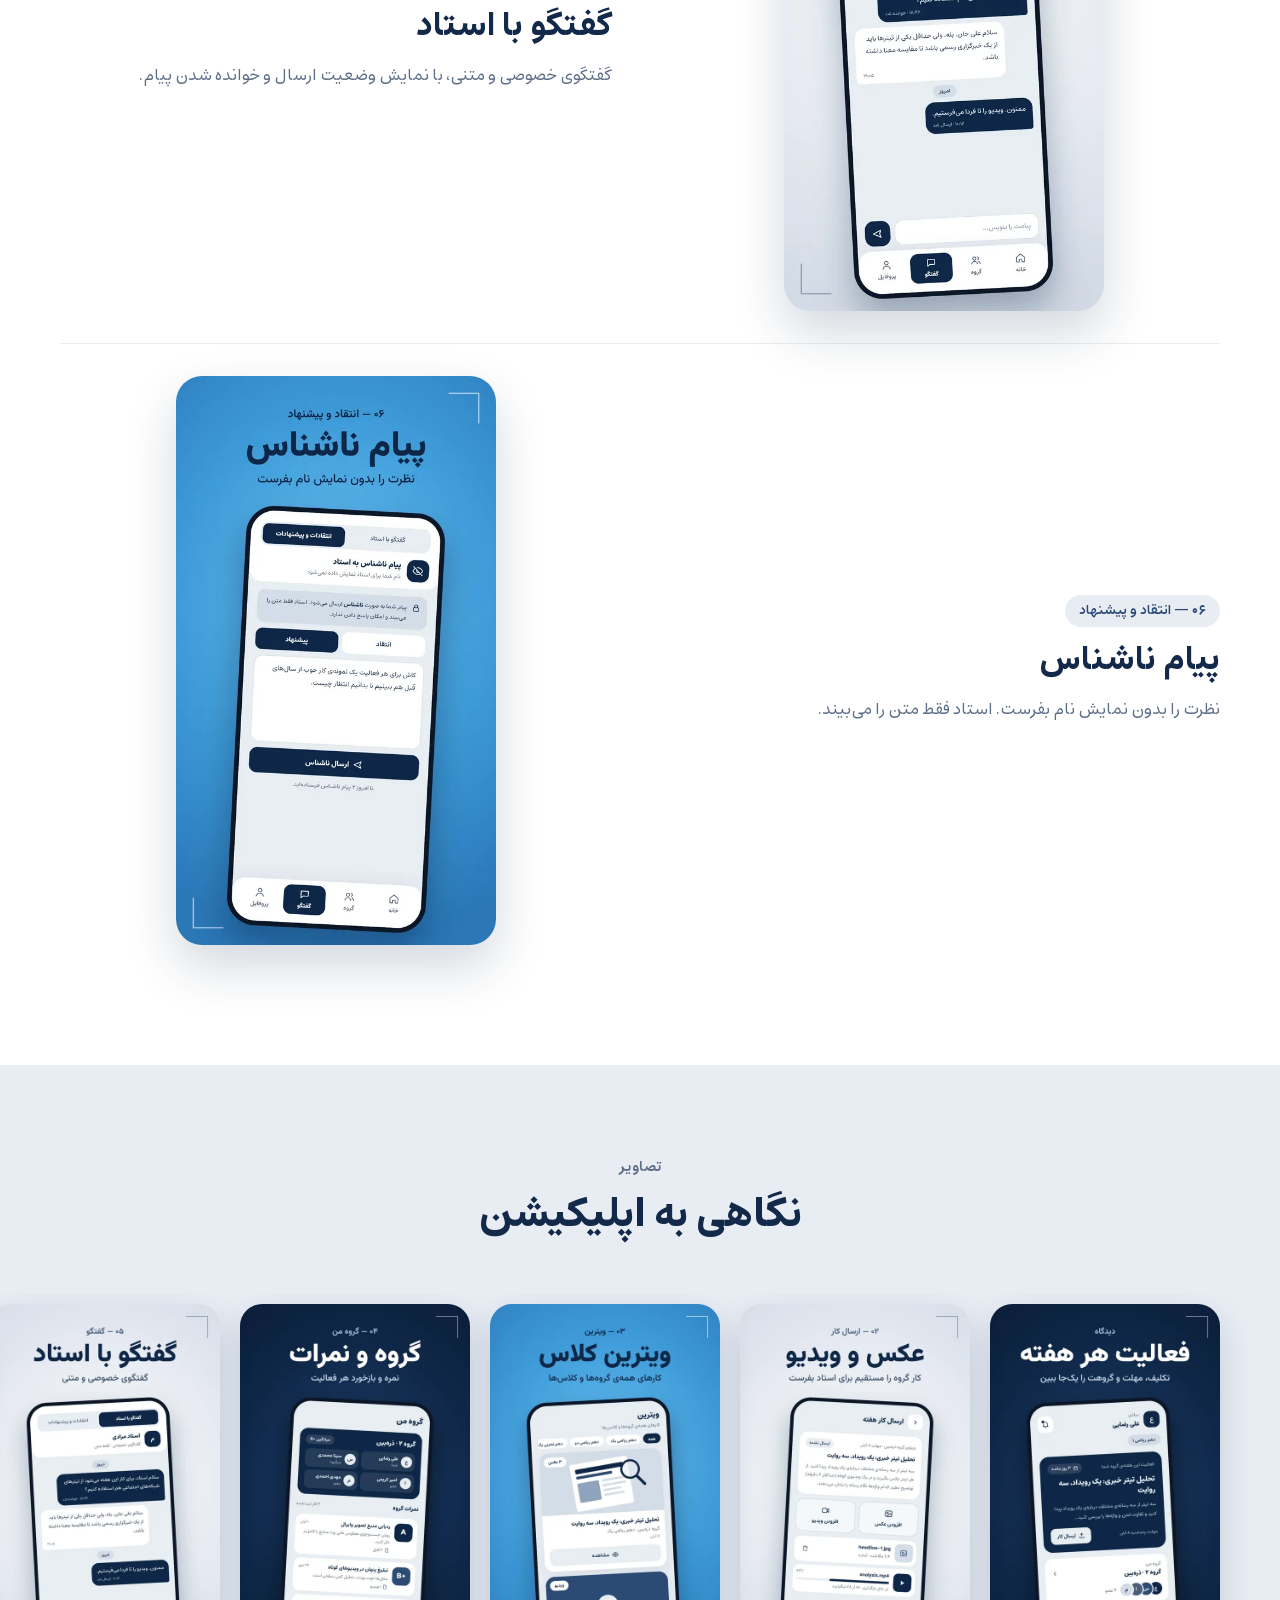
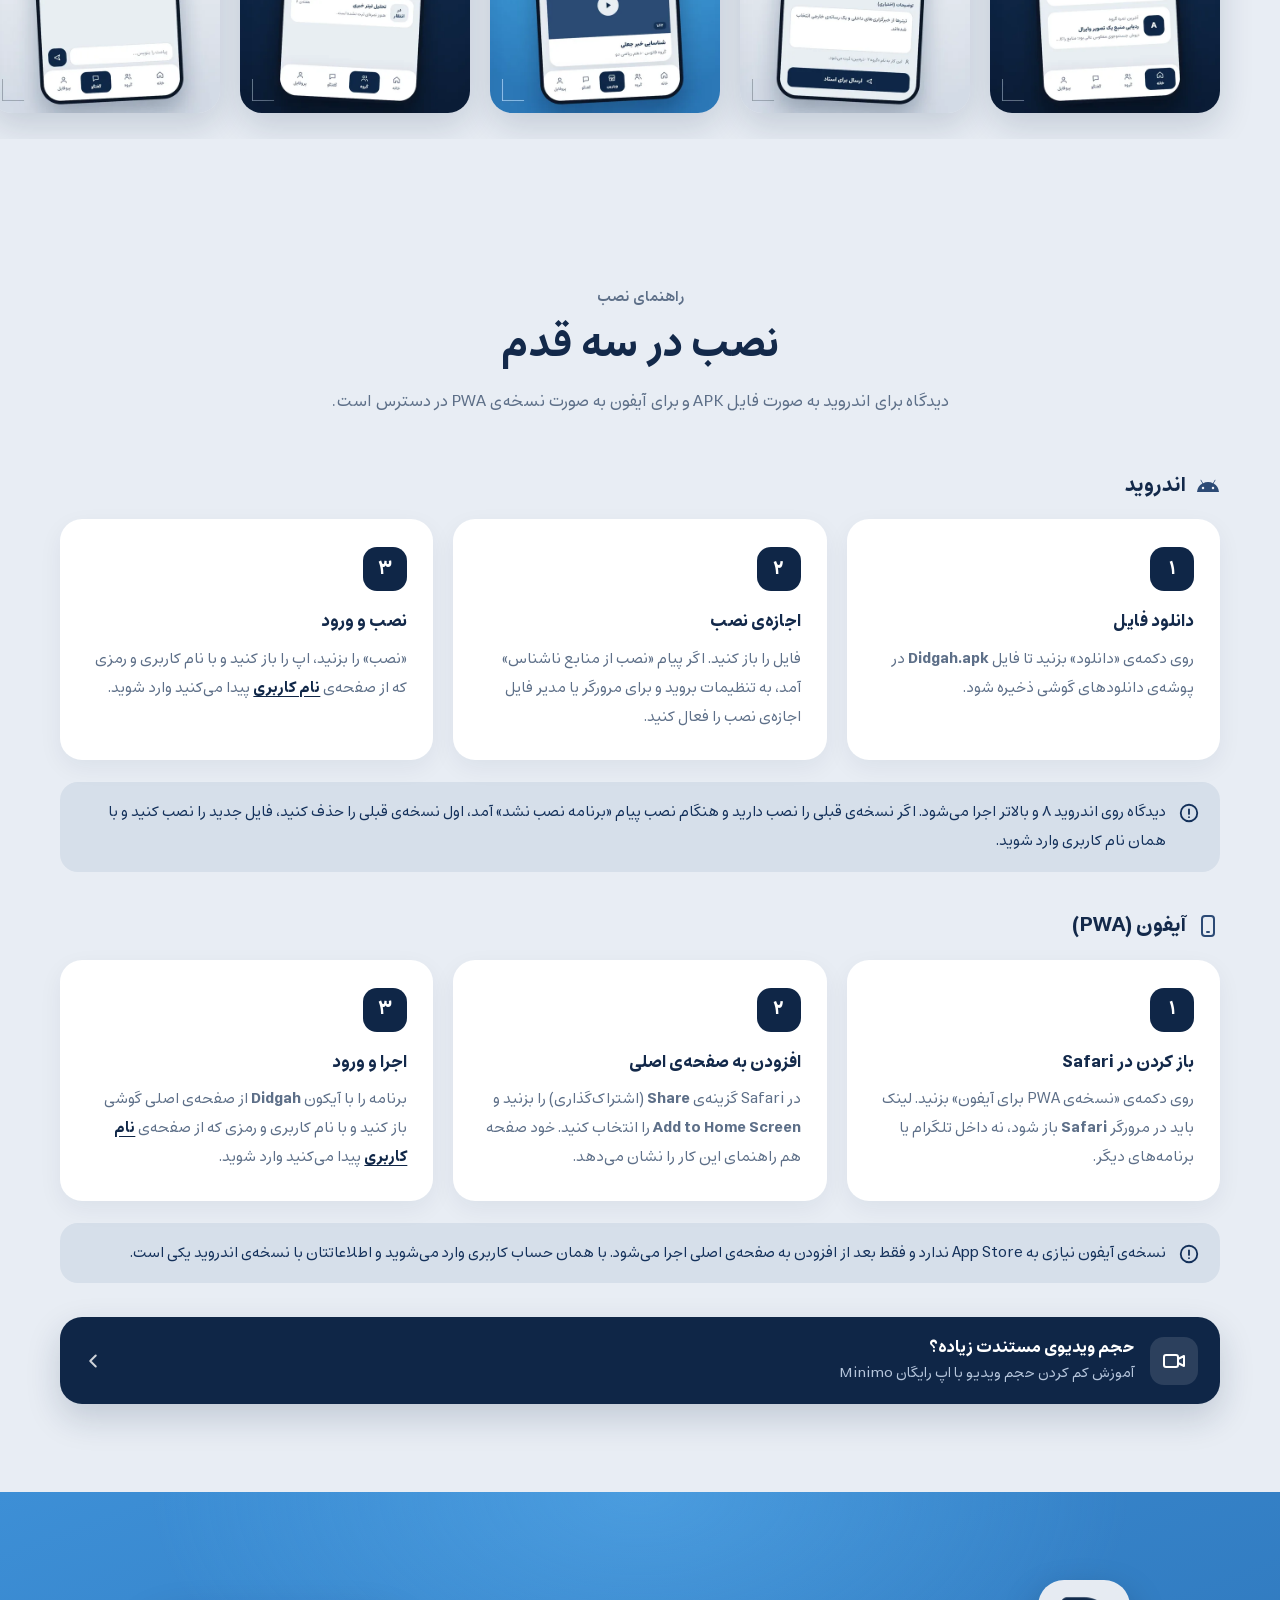
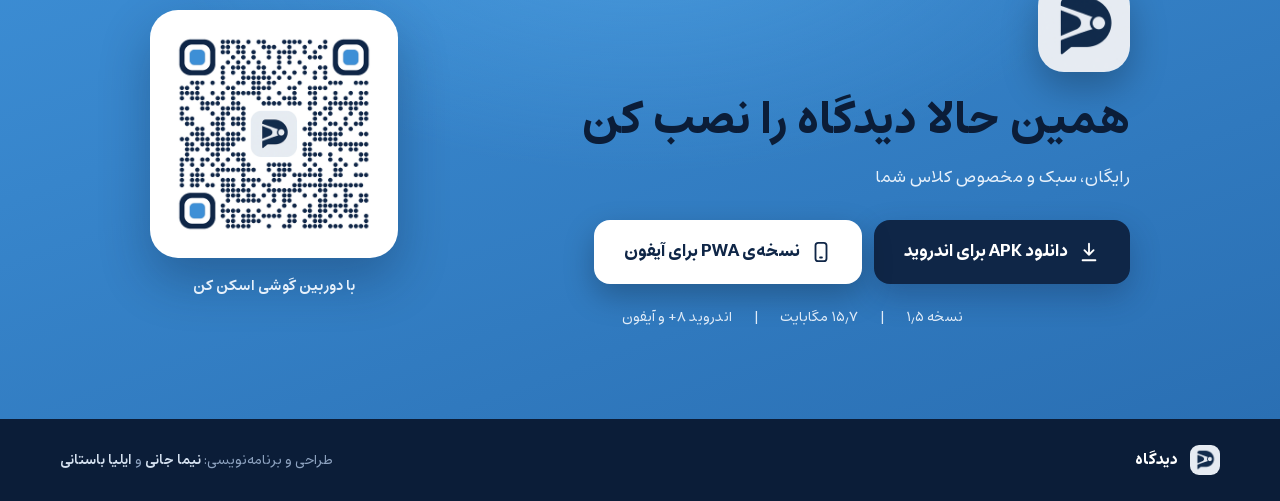
==== commit 79f759db: "Release Didgah v1.7 (match Android announcement composer to iOS)" ====
--- a/index.html
+++ b/index.html
@@ -3,21 +3,22 @@
 <head>
 <meta charset="UTF-8">
 <meta name="viewport" content="width=device-width, initial-scale=1, viewport-fit=cover">
-<title>دیدگاه | دانلود اپلیکیشن کلاس تفکر و سواد رسانه‌ای</title>
-<meta name="description" content="دانلود اپلیکیشن دیدگاه (Didgah) برای اندروید و نسخه‌ی PWA برای آیفون؛ اپ کلاس تفکر و سواد رسانه‌ای با فعالیت هفتگی، ارسال عکس و ویدیو، ویترین کلاس، نمرات گروه و گفتگو با استاد.">
+<title>دیدگاه تفکر و سواد رسانه‌ای | دانلود اپلیکیشن دیدگاه</title>
+<meta name="google-site-verification" content="GLRPSpubLBwJvsp8vKx3-HXJK5Ts1EPQ73wanGBGa9o" />
+<meta name="description" content="دانلود اپلیکیشن دیدگاه تفکر و سواد رسانه‌ای (Didgah) برای اندروید و نسخه‌ی آیفون (PWA)؛ فعالیت هفتگی کلاس، ارسال عکس و ویدیو، ویترین کلاس، نمرات گروه و گفتگو با استاد.">
 <meta name="author" content="نیما جانی، ایلیا باستانی">
 <meta name="robots" content="index, follow, max-image-preview:large">
-<link rel="canonical" href="https://nimajani-cmd.github.io/didgah/">
+<link rel="canonical" href="https://didgah.s3-website.ir-central1.arvanstorage.ir/">
 <meta name="theme-color" content="#0f2647">
 <link rel="icon" type="image/png" sizes="64x64" href="assets/img/logo-64.png">
 <link rel="apple-touch-icon" href="assets/img/logo-192.png">
 <meta property="og:type" content="website">
-<meta property="og:site_name" content="دیدگاه">
+<meta property="og:site_name" content="دیدگاه تفکر و سواد رسانه‌ای">
 <meta property="og:locale" content="fa_IR">
-<meta property="og:url" content="https://nimajani-cmd.github.io/didgah/">
-<meta property="og:title" content="دیدگاه | دانلود اپلیکیشن کلاس تفکر و سواد رسانه‌ای">
+<meta property="og:url" content="https://didgah.s3-website.ir-central1.arvanstorage.ir/">
+<meta property="og:title" content="دیدگاه تفکر و سواد رسانه‌ای | دانلود اپلیکیشن دیدگاه">
 <meta property="og:description" content="فعالیت هفتگی، ارسال کار گروهی، نمرات و گفتگو با استاد در یک اپ.">
-<meta property="og:image" content="https://nimajani-cmd.github.io/didgah/assets/img/banner.jpg">
+<meta property="og:image" content="https://didgah.s3-website.ir-central1.arvanstorage.ir/assets/img/banner.jpg">
 <meta name="twitter:card" content="summary_large_image">
 <script type="application/ld+json">
 {
@@ -25,22 +26,22 @@
   "@graph": [
     {
       "@type": "WebSite",
-      "name": "دیدگاه",
-      "alternateName": ["Didgah", "اپلیکیشن دیدگاه"],
-      "url": "https://nimajani-cmd.github.io/didgah/",
+      "name": "دیدگاه تفکر و سواد رسانه‌ای",
+      "alternateName": ["دیدگاه", "Didgah", "اپلیکیشن دیدگاه", "دیدگاه تفکر و سواد رسانه ای"],
+      "url": "https://didgah.s3-website.ir-central1.arvanstorage.ir/",
       "inLanguage": "fa"
     },
     {
       "@type": "SoftwareApplication",
-      "name": "دیدگاه",
-      "alternateName": "Didgah",
+      "name": "دیدگاه تفکر و سواد رسانه‌ای",
+      "alternateName": ["دیدگاه", "Didgah"],
       "description": "اپلیکیشن کلاس تفکر و سواد رسانه‌ای با فعالیت هفتگی، ارسال عکس و ویدیو، ویترین کلاس، نمرات گروه و گفتگو با استاد.",
-      "url": "https://nimajani-cmd.github.io/didgah/",
+      "url": "https://didgah.s3-website.ir-central1.arvanstorage.ir/",
       "applicationCategory": "EducationalApplication",
       "operatingSystem": "Android 8.0+, iOS",
-      "softwareVersion": "1.6",
-      "downloadUrl": "https://nimajani-cmd.github.io/didgah/Didgah.apk",
-      "image": "https://nimajani-cmd.github.io/didgah/assets/img/logo-192.png",
+      "softwareVersion": "1.7",
+      "downloadUrl": "https://didgah.s3-website.ir-central1.arvanstorage.ir/Didgah.apk",
+      "image": "https://didgah.s3-website.ir-central1.arvanstorage.ir/assets/img/logo-192.png",
       "inLanguage": "fa",
       "offers": { "@type": "Offer", "price": "0", "priceCurrency": "IRR" },
       "author": [
@@ -102,7 +103,7 @@
         <a class="guide-link" href="account.html">نام کاربری و رمزت را نمی‌دانی؟</a>
       </div>
       <div class="meta">
-        <span><svg viewBox="0 0 24 24" fill="none" stroke="currentColor" stroke-width="2"><path d="M4 7h16M4 12h16M4 17h10"/></svg>نسخه ۱٫۶</span>
+        <span><svg viewBox="0 0 24 24" fill="none" stroke="currentColor" stroke-width="2"><path d="M4 7h16M4 12h16M4 17h10"/></svg>نسخه ۱٫۷</span>
         <span><svg viewBox="0 0 24 24" fill="none" stroke="currentColor" stroke-width="2"><path d="M12 3v12M7 10l5 5 5-5M5 21h14"/></svg>حجم ۱۵٫۷ مگابایت</span>
         <span><svg viewBox="0 0 24 24" fill="none" stroke="currentColor" stroke-width="2"><rect x="6" y="2" width="12" height="20" rx="3"/><path d="M11 18h2"/></svg>اندروید ۸ و بالاتر، و آیفون</span>
       </div>
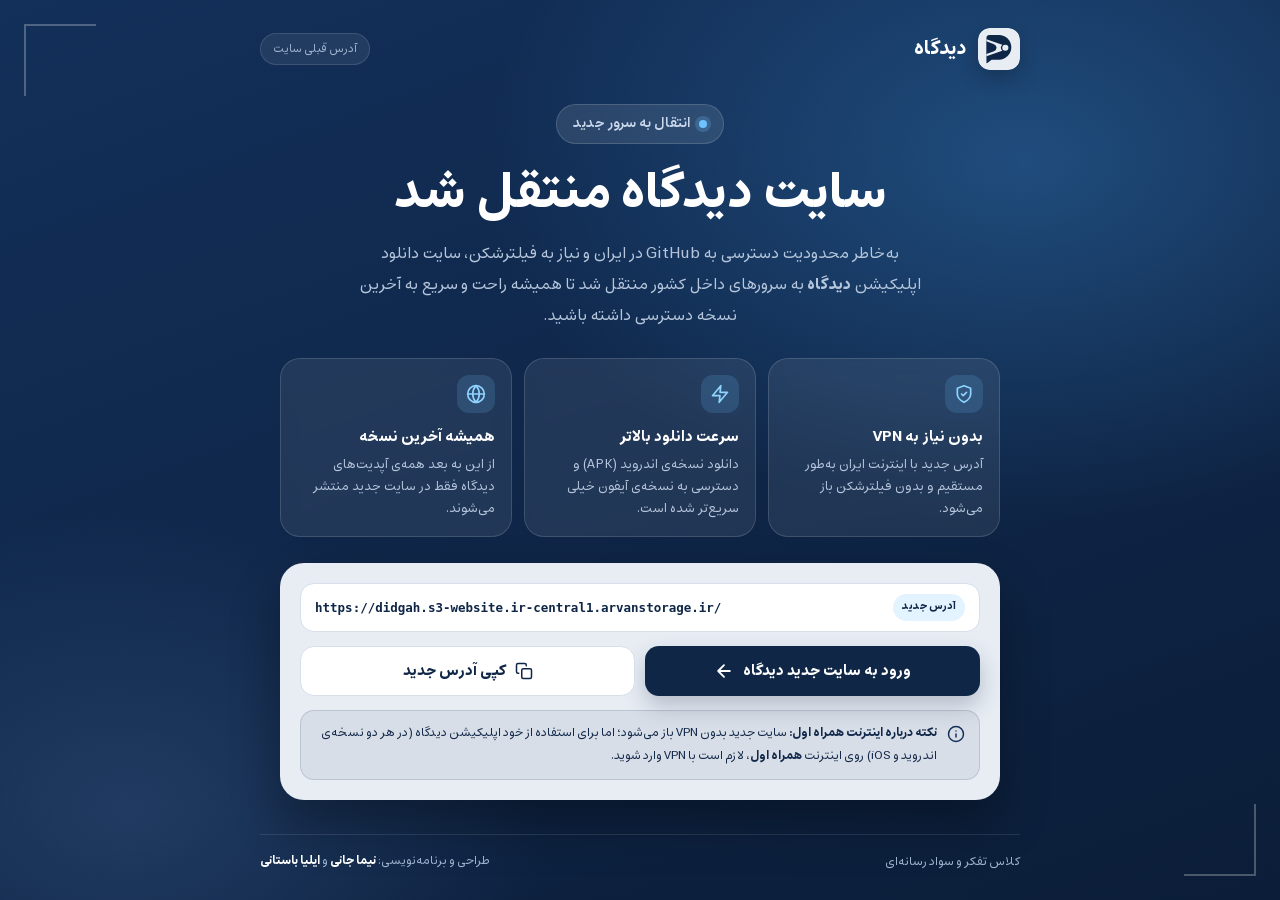
==== commit 06d2b86d: "Replace GitHub Pages site with ArvanCloud migration notice" ====
--- a/index.html
+++ b/index.html
@@ -3,408 +3,420 @@
 <head>
 <meta charset="UTF-8">
 <meta name="viewport" content="width=device-width, initial-scale=1, viewport-fit=cover">
-<title>دیدگاه تفکر و سواد رسانه‌ای | دانلود اپلیکیشن دیدگاه</title>
-<meta name="google-site-verification" content="GLRPSpubLBwJvsp8vKx3-HXJK5Ts1EPQ73wanGBGa9o" />
-<meta name="description" content="دانلود اپلیکیشن دیدگاه تفکر و سواد رسانه‌ای (Didgah) برای اندروید و نسخه‌ی آیفون (PWA)؛ فعالیت هفتگی کلاس، ارسال عکس و ویدیو، ویترین کلاس، نمرات گروه و گفتگو با استاد.">
-<meta name="author" content="نیما جانی، ایلیا باستانی">
-<meta name="robots" content="index, follow, max-image-preview:large">
+<title>سایت دیدگاه منتقل شد | تفکر و سواد رسانه‌ای</title>
+<meta name="description" content="سایت دانلود اپلیکیشن دیدگاه (تفکر و سواد رسانه‌ای) برای دسترسی بدون فیلترشکن به ابر آروان منتقل شد.">
+<meta name="robots" content="noindex, follow">
 <link rel="canonical" href="https://didgah.s3-website.ir-central1.arvanstorage.ir/">
 <meta name="theme-color" content="#0f2647">
 <link rel="icon" type="image/png" sizes="64x64" href="assets/img/logo-64.png">
 <link rel="apple-touch-icon" href="assets/img/logo-192.png">
-<meta property="og:type" content="website">
-<meta property="og:site_name" content="دیدگاه تفکر و سواد رسانه‌ای">
-<meta property="og:locale" content="fa_IR">
-<meta property="og:url" content="https://didgah.s3-website.ir-central1.arvanstorage.ir/">
-<meta property="og:title" content="دیدگاه تفکر و سواد رسانه‌ای | دانلود اپلیکیشن دیدگاه">
-<meta property="og:description" content="فعالیت هفتگی، ارسال کار گروهی، نمرات و گفتگو با استاد در یک اپ.">
-<meta property="og:image" content="https://didgah.s3-website.ir-central1.arvanstorage.ir/assets/img/banner.jpg">
-<meta name="twitter:card" content="summary_large_image">
-<script type="application/ld+json">
-{
-  "@context": "https://schema.org",
-  "@graph": [
-    {
-      "@type": "WebSite",
-      "name": "دیدگاه تفکر و سواد رسانه‌ای",
-      "alternateName": ["دیدگاه", "Didgah", "اپلیکیشن دیدگاه", "دیدگاه تفکر و سواد رسانه ای"],
-      "url": "https://didgah.s3-website.ir-central1.arvanstorage.ir/",
-      "inLanguage": "fa"
-    },
-    {
-      "@type": "SoftwareApplication",
-      "name": "دیدگاه تفکر و سواد رسانه‌ای",
-      "alternateName": ["دیدگاه", "Didgah"],
-      "description": "اپلیکیشن کلاس تفکر و سواد رسانه‌ای با فعالیت هفتگی، ارسال عکس و ویدیو، ویترین کلاس، نمرات گروه و گفتگو با استاد.",
-      "url": "https://didgah.s3-website.ir-central1.arvanstorage.ir/",
-      "applicationCategory": "EducationalApplication",
-      "operatingSystem": "Android 8.0+, iOS",
-      "softwareVersion": "1.7",
-      "downloadUrl": "https://didgah.s3-website.ir-central1.arvanstorage.ir/Didgah.apk",
-      "image": "https://didgah.s3-website.ir-central1.arvanstorage.ir/assets/img/logo-192.png",
-      "inLanguage": "fa",
-      "offers": { "@type": "Offer", "price": "0", "priceCurrency": "IRR" },
-      "author": [
-        { "@type": "Person", "name": "نیما جانی" },
-        { "@type": "Person", "name": "ایلیا باستانی" }
-      ]
-    }
-  ]
-}
-</script>
 <link rel="preload" href="assets/fonts/estedad_regular.ttf" as="font" type="font/ttf" crossorigin>
 <link rel="preload" href="assets/fonts/estedad_bold.ttf" as="font" type="font/ttf" crossorigin>
-<link rel="stylesheet" href="assets/css/site.css">
+<style>
+  @font-face { font-family: Estedad; src: url(assets/fonts/estedad_regular.ttf) format("truetype"); font-weight: 400; font-display: swap; }
+  @font-face { font-family: Estedad; src: url(assets/fonts/estedad_medium.ttf) format("truetype"); font-weight: 500; font-display: swap; }
+  @font-face { font-family: Estedad; src: url(assets/fonts/estedad_semibold.ttf) format("truetype"); font-weight: 600; font-display: swap; }
+  @font-face { font-family: Estedad; src: url(assets/fonts/estedad_bold.ttf) format("truetype"); font-weight: 700; font-display: swap; }
+
+  :root {
+    --navy-900: #0b1d38;
+    --navy-800: #0f2647;
+    --navy-700: #13305a;
+    --navy-500: #2c4a75;
+    --blue: #3d8fd6;
+    --ice: #e8edf4;
+    --ice-2: #d6dfea;
+    --text: #13294a;
+    --muted: #5d6f88;
+    --white: #ffffff;
+    --safe-b: env(safe-area-inset-bottom, 0px);
+  }
+  * { box-sizing: border-box; margin: 0; padding: 0; }
+  html { -webkit-text-size-adjust: 100%; }
+  body {
+    font-family: Estedad, Tahoma, sans-serif;
+    color: var(--white);
+    background: var(--navy-900);
+    line-height: 1.9;
+    -webkit-font-smoothing: antialiased;
+    -webkit-tap-highlight-color: transparent;
+    overflow-x: hidden;
+  }
+  a { color: inherit; text-decoration: none; }
+  :focus-visible { outline: 3px solid #6cc3ff; outline-offset: 3px; border-radius: 8px; }
+
+  .moved-page {
+    position: relative;
+    min-height: 100vh;
+    min-height: 100svh;
+    background:
+      radial-gradient(900px 600px at 80% 18%, rgba(61,143,214,.35), transparent 60%),
+      radial-gradient(700px 500px at 10% 90%, rgba(44,74,117,.6), transparent 60%),
+      linear-gradient(160deg, var(--navy-700), var(--navy-900));
+    display: flex;
+    flex-direction: column;
+    justify-content: space-between;
+    padding: 28px 24px calc(26px + var(--safe-b));
+    overflow: hidden;
+  }
+
+  .corner {
+    position: absolute;
+    width: 72px;
+    height: 72px;
+    border-color: rgba(255,255,255,.26);
+    border-style: solid;
+    pointer-events: none;
+  }
+  .corner.tl { top: 24px; left: 24px; border-width: 2px 0 0 2px; }
+  .corner.br { bottom: 24px; right: 24px; border-width: 0 2px 2px 0; }
+
+  .top-brand {
+    width: min(760px, 100%);
+    margin: 0 auto;
+    display: flex;
+    align-items: center;
+    justify-content: space-between;
+    position: relative;
+    z-index: 2;
+  }
+  .brand {
+    display: inline-flex;
+    align-items: center;
+    gap: 12px;
+    font-weight: 700;
+    font-size: 1.25rem;
+    color: var(--white);
+  }
+  .brand svg {
+    width: 42px;
+    height: 42px;
+    border-radius: 12px;
+    box-shadow: 0 8px 20px rgba(0,0,0,.22);
+  }
+  .old-tag {
+    font-size: 12px;
+    color: #9fb3cf;
+    background: rgba(255,255,255,.07);
+    border: 1px solid rgba(255,255,255,.12);
+    padding: 4px 12px;
+    border-radius: 999px;
+  }
+
+  .center-card {
+    width: min(720px, 100%);
+    margin: 28px auto;
+    position: relative;
+    z-index: 2;
+    text-align: center;
+  }
+
+  .eyebrow {
+    display: inline-flex;
+    align-items: center;
+    gap: 8px;
+    padding: 5px 16px;
+    border-radius: 999px;
+    font-size: 0.9rem;
+    font-weight: 600;
+    background: rgba(255,255,255,.1);
+    color: #c9d8ec;
+    border: 1px solid rgba(255,255,255,.15);
+  }
+  .eyebrow::before {
+    content: "";
+    width: 8px;
+    height: 8px;
+    border-radius: 50%;
+    background: #6cc3ff;
+    box-shadow: 0 0 0 4px rgba(108,195,255,.22);
+  }
+
+  .center-card h1 {
+    font-size: clamp(2rem, 4.8vw, 3.2rem);
+    font-weight: 700;
+    line-height: 1.35;
+    margin: 16px 0 10px;
+  }
+
+  .lead {
+    color: #b6c6dc;
+    font-size: 1.02rem;
+    max-width: 580px;
+    margin: 0 auto;
+  }
+
+  .reasons {
+    display: grid;
+    grid-template-columns: repeat(3, 1fr);
+    gap: 12px;
+    margin-top: 26px;
+    text-align: right;
+  }
+  .reason {
+    background: rgba(255,255,255,.08);
+    border: 1px solid rgba(255,255,255,.14);
+    border-radius: 20px;
+    padding: 16px;
+    -webkit-backdrop-filter: blur(8px);
+    backdrop-filter: blur(8px);
+  }
+  .reason-ic {
+    width: 38px;
+    height: 38px;
+    border-radius: 12px;
+    background: rgba(108,195,255,.16);
+    color: #8fd3ff;
+    display: flex;
+    align-items: center;
+    justify-content: center;
+    margin-bottom: 10px;
+  }
+  .reason h3 {
+    font-size: 0.95rem;
+    font-weight: 700;
+    color: var(--white);
+    margin-bottom: 4px;
+  }
+  .reason p {
+    font-size: 0.82rem;
+    color: #b6c6dc;
+    line-height: 1.65;
+  }
+
+  .cta-panel {
+    margin-top: 26px;
+    background: var(--ice);
+    color: var(--text);
+    border-radius: 24px;
+    padding: 20px;
+    box-shadow: 0 24px 50px rgba(0,0,0,.32);
+  }
+  .new-url-box {
+    display: flex;
+    align-items: center;
+    justify-content: space-between;
+    gap: 10px;
+    background: var(--white);
+    border: 1px solid var(--ice-2);
+    border-radius: 14px;
+    padding: 10px 14px;
+    margin-bottom: 14px;
+    direction: ltr;
+  }
+  .new-url-text {
+    font-family: ui-monospace, SFMono-Regular, Menlo, monospace;
+    font-size: 12.5px;
+    color: var(--navy-800);
+    font-weight: 600;
+    overflow: hidden;
+    text-overflow: ellipsis;
+    white-space: nowrap;
+  }
+  .url-badge {
+    flex: none;
+    background: #e3f3ff;
+    color: var(--navy-800);
+    font-family: Estedad, Tahoma, sans-serif;
+    font-size: 11px;
+    font-weight: 700;
+    padding: 3px 9px;
+    border-radius: 999px;
+  }
+
+  .cta-row {
+    display: grid;
+    grid-template-columns: 1fr 1fr;
+    gap: 10px;
+    width: 100%;
+  }
+  .btn {
+    display: inline-flex;
+    align-items: center;
+    justify-content: center;
+    gap: 9px;
+    width: 100%;
+    height: 50px;
+    padding: 0 20px;
+    font-family: inherit;
+    font-weight: 700;
+    font-size: 0.96rem;
+    border-radius: 14px;
+    border: 0;
+    cursor: pointer;
+    text-decoration: none;
+    transition: transform .15s, box-shadow .2s, background .2s;
+  }
+  .btn:active { transform: scale(.98); }
+  .btn-dark {
+    background: var(--navy-800);
+    color: var(--white);
+    box-shadow: 0 10px 22px rgba(15,38,71,.24);
+  }
+  .btn-light {
+    background: var(--white);
+    color: var(--navy-800);
+    border: 1.5px solid var(--ice-2);
+  }
+  @media (hover: hover) {
+    .btn-dark:hover { background: var(--navy-700); transform: translateY(-2px); }
+    .btn-light:hover { background: #f5f8fc; }
+  }
+
+  .mci-note {
+    margin-top: 14px;
+    display: flex;
+    align-items: flex-start;
+    gap: 10px;
+    text-align: right;
+    background: rgba(15,38,71,.07);
+    border: 1px solid rgba(15,38,71,.14);
+    border-radius: 14px;
+    padding: 11px 14px;
+    font-size: 12.5px;
+    line-height: 1.75;
+    color: var(--text);
+  }
+  .mci-note svg {
+    flex: none;
+    margin-top: 3px;
+    color: var(--navy-700);
+  }
+
+  .foot {
+    width: min(760px, 100%);
+    margin: 0 auto;
+    padding-top: 14px;
+    border-top: 1px solid rgba(255,255,255,.1);
+    display: flex;
+    align-items: center;
+    justify-content: space-between;
+    flex-wrap: wrap;
+    gap: 8px;
+    font-size: 12.5px;
+    color: #9fb3cf;
+    position: relative;
+    z-index: 2;
+  }
+  .foot b { color: var(--white); }
+
+  .toast {
+    position: fixed;
+    bottom: 22px;
+    left: 50%;
+    transform: translateX(-50%) translateY(20px);
+    background: var(--navy-800);
+    color: var(--white);
+    border: 1px solid rgba(255,255,255,.2);
+    padding: 10px 18px;
+    border-radius: 14px;
+    font-size: 13px;
+    opacity: 0;
+    pointer-events: none;
+    transition: .2s;
+    z-index: 99;
+  }
+  .toast.show { opacity: 1; transform: translateX(-50%) translateY(0); }
+
+  @media (max-width: 680px) {
+    .corner { display: none; }
+    .moved-page { padding: 20px 16px calc(22px + var(--safe-b)); }
+    .center-card { margin: 20px auto; }
+    .center-card h1 { font-size: 1.85rem; }
+    .lead { font-size: 0.92rem; }
+    .reasons { grid-template-columns: 1fr; gap: 10px; }
+    .cta-panel { padding: 16px; }
+    .cta-row { grid-template-columns: 1fr; }
+    .foot { flex-direction: column; align-items: center; text-align: center; }
+  }
+</style>
 </head>
 <body>
-
-<!-- ======== Header ======== -->
-<header class="top" id="top">
-  <div class="wrap nav">
-    <a href="#" class="brand"><img src="assets/img/logo-64.png" width="40" height="40" alt="لوگوی دیدگاه">دیدگاه</a>
-    <nav class="nav-links">
-      <a href="#about">درباره</a>
-      <a href="#features">امکانات</a>
-      <a href="#gallery" class="nav-gallery">تصاویر</a>
-      <a href="#install">راهنمای نصب</a>
-      <a href="account.html">نام کاربری</a>
-      <a href="minimo.html">آموزش</a>
-    </nav>
-    <a class="btn btn-small header-dl js-download" href="Didgah.apk" download="Didgah.apk" aria-label="دانلود APK">
-      <svg viewBox="0 0 24 24" fill="none" stroke="currentColor" stroke-width="2" stroke-linecap="round" stroke-linejoin="round"><path d="M12 3v12M7 10l5 5 5-5M5 21h14"/></svg>
-      <span class="dl-label">دانلود</span>
-    </a>
+  <div class="moved-page">
+    <span class="corner tl" aria-hidden="true"></span>
+    <span class="corner br" aria-hidden="true"></span>
+
+    <header class="top-brand">
+      <a class="brand" href="https://didgah.s3-website.ir-central1.arvanstorage.ir/">
+        <svg xmlns="http://www.w3.org/2000/svg" viewBox="0 0 822 822" aria-hidden="true"><g transform="translate(-235 -211)"><path fill="#E8EDF3" d="M465,211L827,211A230,230 0 0 1,1057 441L1057,803A230,230 0 0 1,827 1033L465,1033A230,230 0 0 1,235 803L235,441A230,230 0 0 1,465 211Z"/><path fill="#0F2747" d="M400,410Q400,347 463,347L645,347A242,242 0 0 1,645 831L502,831L418,896Q400,906 400,885Z"/><path fill="#E8EDF3" d="M400,430L710,540A84,84 0 0 0,710 657L400,765Z"/><path fill="#0F2747" d="M400,472L548,530Q598,552 598,598Q598,644 548,666L400,722Z"/><path fill="#E8EDF3" d="M710,598A60,60 0,1 0,830 598A60,60 0,1 0,710 598Z"/></g></svg>
+        دیدگاه
+      </a>
+      <span class="old-tag">آدرس قبلی سایت</span>
+    </header>
+
+    <main class="center-card">
+      <span class="eyebrow">انتقال به سرور جدید</span>
+      <h1>سایت دیدگاه منتقل شد</h1>
+      <p class="lead">
+        به‌خاطر محدودیت دسترسی به GitHub در ایران و نیاز به فیلترشکن، سایت دانلود اپلیکیشن <b>دیدگاه</b> به سرورهای داخل کشور منتقل شد تا همیشه راحت و سریع به آخرین نسخه دسترسی داشته باشید.
+      </p>
+
+      <div class="reasons">
+        <div class="reason">
+          <div class="reason-ic" aria-hidden="true">
+            <svg width="20" height="20" viewBox="0 0 24 24" fill="none" stroke="currentColor" stroke-width="2" stroke-linecap="round" stroke-linejoin="round"><path d="M12 22s8-4 8-10V5l-8-3-8 3v7c0 6 8 10 8 10z"/><path d="M9 12l2 2 4-4"/></svg>
+          </div>
+          <h3>بدون نیاز به VPN</h3>
+          <p>آدرس جدید با اینترنت ایران به‌طور مستقیم و بدون فیلترشکن باز می‌شود.</p>
+        </div>
+        <div class="reason">
+          <div class="reason-ic" aria-hidden="true">
+            <svg width="20" height="20" viewBox="0 0 24 24" fill="none" stroke="currentColor" stroke-width="2" stroke-linecap="round" stroke-linejoin="round"><polygon points="13 2 3 14 12 14 11 22 21 10 12 10 13 2"/></svg>
+          </div>
+          <h3>سرعت دانلود بالاتر</h3>
+          <p>دانلود نسخه‌ی اندروید (APK) و دسترسی به نسخه‌ی آیفون خیلی سریع‌تر شده است.</p>
+        </div>
+        <div class="reason">
+          <div class="reason-ic" aria-hidden="true">
+            <svg width="20" height="20" viewBox="0 0 24 24" fill="none" stroke="currentColor" stroke-width="2" stroke-linecap="round" stroke-linejoin="round"><circle cx="12" cy="12" r="10"/><line x1="2" y1="12" x2="22" y2="12"/><path d="M12 2a15.3 15.3 0 0 1 4 10 15.3 15.3 0 0 1-4 10 15.3 15.3 0 0 1-4-10 15.3 15.3 0 0 1 4-10z"/></svg>
+          </div>
+          <h3>همیشه آخرین نسخه</h3>
+          <p>از این به بعد همه‌ی آپدیت‌های دیدگاه فقط در سایت جدید منتشر می‌شوند.</p>
+        </div>
+      </div>
+
+      <div class="cta-panel">
+        <div class="new-url-box">
+          <span class="new-url-text">https://didgah.s3-website.ir-central1.arvanstorage.ir/</span>
+          <span class="url-badge">آدرس جدید</span>
+        </div>
+        <div class="cta-row">
+          <a class="btn btn-dark" href="https://didgah.s3-website.ir-central1.arvanstorage.ir/">
+            ورود به سایت جدید دیدگاه
+            <svg width="20" height="20" viewBox="0 0 24 24" fill="none" stroke="currentColor" stroke-width="2.2" stroke-linecap="round" stroke-linejoin="round" aria-hidden="true"><path d="M19 12H5M12 19l-7-7 7-7"/></svg>
+          </a>
+          <button class="btn btn-light" id="copyBtn" type="button">
+            <svg width="18" height="18" viewBox="0 0 24 24" fill="none" stroke="currentColor" stroke-width="2" stroke-linecap="round" stroke-linejoin="round" aria-hidden="true"><rect x="9" y="9" width="13" height="13" rx="2"/><path d="M5 15H4a2 2 0 0 1-2-2V4a2 2 0 0 1 2-2h9a2 2 0 0 1 2 2v1"/></svg>
+            کپی آدرس جدید
+          </button>
+        </div>
+        <div class="mci-note">
+          <svg width="18" height="18" viewBox="0 0 24 24" fill="none" stroke="currentColor" stroke-width="2" stroke-linecap="round" stroke-linejoin="round" aria-hidden="true"><circle cx="12" cy="12" r="10"/><line x1="12" y1="16" x2="12" y2="12"/><line x1="12" y1="8" x2="12.01" y2="8"/></svg>
+          <span><b>نکته درباره اینترنت همراه اول:</b> سایت جدید بدون VPN باز می‌شود؛ اما برای استفاده از خود اپلیکیشن دیدگاه (در هر دو نسخه‌ی اندروید و iOS) روی اینترنت <b>همراه اول</b>، لازم است با VPN وارد شوید.</span>
+        </div>
+      </div>
+    </main>
+
+    <footer class="foot">
+      <span>کلاس تفکر و سواد رسانه‌ای</span>
+      <span>طراحی و برنامه‌نویسی: <b>نیما جانی</b> و <b>ایلیا باستانی</b></span>
+    </footer>
   </div>
-</header>
-
-<!-- ======== Hero ======== -->
-<section class="hero">
-  <span class="corner tl"></span><span class="corner br"></span>
-  <div class="hero-grid">
-    <div>
-      <span class="eyebrow">برای اندروید و آیفون</span>
-      <h1>دیدگاه</h1>
-      <div class="tagline">کلاس تفکر و سواد رسانه‌ای</div>
-      <p class="lead">
-        فعالیت هفتگی کلاس، ارسال کار گروهی با عکس و ویدیو، نمره و بازخورد استاد و گفتگو، همه در یک اپلیکیشن ساده.
-      </p>
-      <div class="cta-row" id="hero-cta">
-        <a class="btn btn-primary js-download" href="Didgah.apk" download="Didgah.apk">
-          <svg viewBox="0 0 24 24" fill="currentColor"><path d="M17.6 9.48l1.84-3.18a.38.38 0 00-.66-.38l-1.86 3.22A11.4 11.4 0 0012 8.1c-1.77 0-3.43.38-4.92 1.04L5.22 5.92a.38.38 0 00-.66.38L6.4 9.48A10.8 10.8 0 001 18h22a10.8 10.8 0 00-5.4-8.52zM7 15.25a1.25 1.25 0 110-2.5 1.25 1.25 0 010 2.5zm10 0a1.25 1.25 0 110-2.5 1.25 1.25 0 010 2.5z"/></svg>
-          دانلود APK برای اندروید
-        </a>
-        <a class="btn btn-ios" href="https://didgah-web.mahyar-447.workers.dev/" target="_blank" rel="noopener">
-          <svg viewBox="0 0 24 24" fill="none" stroke="currentColor" stroke-width="2" stroke-linecap="round" stroke-linejoin="round"><rect x="6" y="2" width="12" height="20" rx="3"/><path d="M11 18h2"/></svg>
-          نسخه‌ی PWA برای آیفون
-        </a>
-      </div>
-      <div class="hero-links">
-        <a class="guide-link" href="#install">راهنمای نصب اندروید و آیفون</a>
-        <a class="guide-link" href="account.html">نام کاربری و رمزت را نمی‌دانی؟</a>
-      </div>
-      <div class="meta">
-        <span><svg viewBox="0 0 24 24" fill="none" stroke="currentColor" stroke-width="2"><path d="M4 7h16M4 12h16M4 17h10"/></svg>نسخه ۱٫۷</span>
-        <span><svg viewBox="0 0 24 24" fill="none" stroke="currentColor" stroke-width="2"><path d="M12 3v12M7 10l5 5 5-5M5 21h14"/></svg>حجم ۱۵٫۷ مگابایت</span>
-        <span><svg viewBox="0 0 24 24" fill="none" stroke="currentColor" stroke-width="2"><rect x="6" y="2" width="12" height="20" rx="3"/><path d="M11 18h2"/></svg>اندروید ۸ و بالاتر، و آیفون</span>
-      </div>
-    </div>
-    <div class="hero-phones" aria-hidden="true">
-      <div class="phone p2"><img src="assets/img/showcase-540.webp" srcset="assets/img/showcase-540.webp 540w, assets/img/showcase.webp 1080w" sizes="(max-width: 920px) 54vw, 290px" width="540" height="960" alt="" fetchpriority="high"></div>
-      <div class="phone p1"><img src="assets/img/home-540.webp" srcset="assets/img/home-540.webp 540w, assets/img/home.webp 1080w" sizes="(max-width: 920px) 54vw, 290px" width="540" height="960" alt="" fetchpriority="high"></div>
-    </div>
-  </div>
-</section>
-
-<!-- ======== About ======== -->
-<section id="about">
-  <div class="wrap">
-    <div class="section-head reveal">
-      <div class="num">دیدگاه چیست؟</div>
-      <h2>خبر را ببین، بسنج، تحلیل کن</h2>
-      <p>دیدگاه همراه کلاس تفکر و سواد رسانه‌ای است؛ جایی که دانش‌آموزان هر هفته در قالب گروه، یک پدیده‌ی رسانه‌ای را بررسی می‌کنند و نتیجه را برای استاد می‌فرستند.</p>
-    </div>
-    <div class="about-grid">
-      <div class="about-card reveal">
-        <div class="ic"><svg viewBox="0 0 24 24" fill="none" stroke="currentColor" stroke-width="2" stroke-linecap="round" stroke-linejoin="round"><circle cx="11" cy="11" r="7"/><path d="M21 21l-4.3-4.3"/></svg></div>
-        <h3>تفکر انتقادی</h3>
-        <p>با فعالیت‌های واقعی مثل مقایسه‌ی تیترها، ردیابی منبع تصویر و شناسایی خبر جعلی.</p>
-      </div>
-      <div class="about-card reveal">
-        <div class="ic"><svg viewBox="0 0 24 24" fill="none" stroke="currentColor" stroke-width="2" stroke-linecap="round" stroke-linejoin="round"><circle cx="9" cy="8" r="3.5"/><path d="M2.5 20a6.5 6.5 0 0113 0"/><path d="M16 4.5a3.5 3.5 0 010 7M21.5 20a6.5 6.5 0 00-4-6"/></svg></div>
-        <h3>کار گروهی</h3>
-        <p>هر گروه کار مشترکش را یک‌جا ثبت می‌کند و نمره و بازخورد را با هم می‌بیند.</p>
-      </div>
-      <div class="about-card reveal">
-        <div class="ic"><svg viewBox="0 0 24 24" fill="none" stroke="currentColor" stroke-width="2" stroke-linecap="round" stroke-linejoin="round"><path d="M21 12a8 8 0 01-11.6 7.1L4 20l1-4.6A8 8 0 1121 12z"/></svg></div>
-        <h3>ارتباط با استاد</h3>
-        <p>گفتگوی خصوصی با استاد و امکان ارسال انتقاد و پیشنهاد به صورت ناشناس.</p>
-      </div>
-    </div>
-
-    <div class="devs reveal" id="developers">
-      <div class="devs-text">
-        <span class="label"><svg viewBox="0 0 24 24" fill="none" stroke="currentColor" stroke-width="2" stroke-linecap="round" stroke-linejoin="round"><path d="M8 7l-5 5 5 5M16 7l5 5-5 5M13.5 4l-3 16"/></svg>برنامه‌نویسان</span>
-        <h3>سازندگان دیدگاه</h3>
-        <p>دیدگاه توسط نیما جانی و ایلیا باستانی طراحی و برنامه‌نویسی شده است.</p>
-      </div>
-      <div class="dev-list">
-        <div class="dev"><span class="av">ن</span><div><b>نیما جانی</b><small>برنامه‌نویس</small></div></div>
-        <div class="dev"><span class="av">ا</span><div><b>ایلیا باستانی</b><small>برنامه‌نویس</small></div></div>
-      </div>
-    </div>
-  </div>
-</section>
-
-<!-- ======== Features ======== -->
-<section class="features" id="features">
-  <div class="wrap">
-    <div class="section-head reveal">
-      <div class="num">امکانات</div>
-      <h2>هر چه کلاس لازم دارد</h2>
-      <p>شش بخش اصلی دیدگاه، از دیدن تکلیف تا گرفتن نمره.</p>
-    </div>
-
-    <div class="feature reveal">
-      <div>
-        <span class="tag">۰۱ — خانه</span>
-        <h3>فعالیت هر هفته</h3>
-        <p>تکلیف، مهلت و گروهت را یک‌جا ببین.</p>
-        <ul>
-          <li>نمایش فعالیت این هفته با شمارش معکوس مهلت</li>
-          <li>دسترسی سریع به گروه و اعضای آن</li>
-          <li>آخرین نمره و بازخورد گروه در صفحه‌ی اول</li>
-        </ul>
-      </div>
-      <div class="feature-img"><img src="assets/img/home-540.webp" srcset="assets/img/home-540.webp 540w, assets/img/home.webp 1080w" sizes="(max-width: 920px) 72vw, 320px" width="540" height="960" alt="صفحه‌ی خانه‌ی دیدگاه" loading="lazy" decoding="async"></div>
-    </div>
-
-    <div class="feature reveal">
-      <div>
-        <span class="tag">۰۲ — ارسال کار</span>
-        <h3>عکس و ویدیو</h3>
-        <p>کار گروه را مستقیم برای استاد بفرست.</p>
-        <ul>
-          <li>افزودن چند عکس و ویدیو به هر فعالیت</li>
-          <li>نمایش وضعیت و پیشرفت بارگذاری</li>
-          <li>توضیحات اختیاری کنار فایل‌ها</li>
-        </ul>
-      </div>
-      <div class="feature-img"><img src="assets/img/submit-540.webp" srcset="assets/img/submit-540.webp 540w, assets/img/submit.webp 1080w" sizes="(max-width: 920px) 72vw, 320px" width="540" height="960" alt="صفحه‌ی ارسال کار" loading="lazy" decoding="async"></div>
-    </div>
-
-    <div class="feature reveal">
-      <div>
-        <span class="tag">۰۳ — ویترین</span>
-        <h3>ویترین کلاس</h3>
-        <p>کارهای همه‌ی گروه‌ها و کلاس‌ها را ببین و از هم یاد بگیرید.</p>
-        <ul>
-          <li>فیلتر بر اساس کلاس</li>
-          <li>مشاهده‌ی عکس‌ها و پخش ویدیوها</li>
-        </ul>
-      </div>
-      <div class="feature-img"><img src="assets/img/showcase-540.webp" srcset="assets/img/showcase-540.webp 540w, assets/img/showcase.webp 1080w" sizes="(max-width: 920px) 72vw, 320px" width="540" height="960" alt="ویترین کلاس" loading="lazy" decoding="async"></div>
-    </div>
-
-    <div class="feature reveal">
-      <div>
-        <span class="tag">۰۴ — گروه من</span>
-        <h3>گروه و نمرات</h3>
-        <p>نمره و بازخورد هر فعالیت، همراه با میانگین گروه.</p>
-        <ul>
-          <li>فهرست اعضا و سرگروه</li>
-          <li>نمره‌ی حرفی و بازخورد متنی استاد</li>
-          <li>وضعیت کارهای در انتظار نمره</li>
-        </ul>
-      </div>
-      <div class="feature-img"><img src="assets/img/group-540.webp" srcset="assets/img/group-540.webp 540w, assets/img/group.webp 1080w" sizes="(max-width: 920px) 72vw, 320px" width="540" height="960" alt="صفحه‌ی گروه و نمرات" loading="lazy" decoding="async"></div>
-    </div>
-
-    <div class="feature reveal">
-      <div>
-        <span class="tag">۰۵ — گفتگو</span>
-        <h3>گفتگو با استاد</h3>
-        <p>گفتگوی خصوصی و متنی، با نمایش وضعیت ارسال و خوانده شدن پیام.</p>
-      </div>
-      <div class="feature-img"><img src="assets/img/chat-540.webp" srcset="assets/img/chat-540.webp 540w, assets/img/chat.webp 1080w" sizes="(max-width: 920px) 72vw, 320px" width="540" height="960" alt="گفتگو با استاد" loading="lazy" decoding="async"></div>
-    </div>
-
-    <div class="feature reveal">
-      <div>
-        <span class="tag">۰۶ — انتقاد و پیشنهاد</span>
-        <h3>پیام ناشناس</h3>
-        <p>نظرت را بدون نمایش نام بفرست. استاد فقط متن را می‌بیند.</p>
-      </div>
-      <div class="feature-img"><img src="assets/img/anonymous-540.webp" srcset="assets/img/anonymous-540.webp 540w, assets/img/anonymous.webp 1080w" sizes="(max-width: 920px) 72vw, 320px" width="540" height="960" alt="ارسال پیام ناشناس" loading="lazy" decoding="async"></div>
-    </div>
-  </div>
-</section>
-
-<!-- ======== Gallery (laptop/desktop only) ======== -->
-<section class="gallery" id="gallery">
-  <div class="wrap">
-    <div class="section-head reveal">
-      <div class="num">تصاویر</div>
-      <h2>نگاهی به اپلیکیشن</h2>
-    </div>
-  </div>
-  <div class="shots">
-    <img src="assets/img/home-540.webp" width="540" height="960" alt="خانه" loading="lazy" decoding="async">
-    <img src="assets/img/submit-540.webp" width="540" height="960" alt="ارسال کار" loading="lazy" decoding="async">
-    <img src="assets/img/showcase-540.webp" width="540" height="960" alt="ویترین" loading="lazy" decoding="async">
-    <img src="assets/img/group-540.webp" width="540" height="960" alt="گروه و نمرات" loading="lazy" decoding="async">
-    <img src="assets/img/chat-540.webp" width="540" height="960" alt="گفتگو" loading="lazy" decoding="async">
-    <img src="assets/img/anonymous-540.webp" width="540" height="960" alt="پیام ناشناس" loading="lazy" decoding="async">
-  </div>
-</section>
-
-<!-- ======== Install ======== -->
-<section id="install">
-  <div class="wrap">
-    <div class="section-head reveal">
-      <div class="num">راهنمای نصب</div>
-      <h2>نصب در سه قدم</h2>
-      <p>دیدگاه برای اندروید به صورت فایل APK و برای آیفون به صورت نسخه‌ی PWA در دسترس است.</p>
-    </div>
-    <div class="install-groups">
-      <div id="install-android">
-        <h3 class="install-title reveal"><svg viewBox="0 0 24 24" fill="currentColor"><path d="M17.6 9.48l1.84-3.18a.38.38 0 00-.66-.38l-1.86 3.22A11.4 11.4 0 0012 8.1c-1.77 0-3.43.38-4.92 1.04L5.22 5.92a.38.38 0 00-.66.38L6.4 9.48A10.8 10.8 0 001 18h22a10.8 10.8 0 00-5.4-8.52zM7 15.25a1.25 1.25 0 110-2.5 1.25 1.25 0 010 2.5zm10 0a1.25 1.25 0 110-2.5 1.25 1.25 0 010 2.5z"/></svg>اندروید</h3>
-        <div class="install-grid">
-          <div class="step reveal">
-            <h3>دانلود فایل</h3>
-            <p>روی دکمه‌ی «دانلود» بزنید تا فایل <b>Didgah.apk</b> در پوشه‌ی دانلودهای گوشی ذخیره شود.</p>
-          </div>
-          <div class="step reveal">
-            <h3>اجازه‌ی نصب</h3>
-            <p>فایل را باز کنید. اگر پیام «نصب از منابع ناشناس» آمد، به تنظیمات بروید و برای مرورگر یا مدیر فایل اجازه‌ی نصب را فعال کنید.</p>
-          </div>
-          <div class="step reveal">
-            <h3>نصب و ورود</h3>
-            <p>«نصب» را بزنید، اپ را باز کنید و با نام کاربری و رمزی که از صفحه‌ی <a class="install-step-link" href="account.html">نام کاربری</a> پیدا می‌کنید وارد شوید.</p>
-          </div>
-        </div>
-        <div class="note reveal">
-          <svg viewBox="0 0 24 24" fill="none" stroke="currentColor" stroke-width="2" stroke-linecap="round" stroke-linejoin="round"><circle cx="12" cy="12" r="9"/><path d="M12 8v5M12 16.5v.01"/></svg>
-          <div>دیدگاه روی اندروید ۸ و بالاتر اجرا می‌شود. اگر نسخه‌ی قبلی را نصب دارید و هنگام نصب پیام «برنامه نصب نشد» آمد، اول نسخه‌ی قبلی را حذف کنید، فایل جدید را نصب کنید و با همان نام کاربری وارد شوید.</div>
-        </div>
-      </div>
-
-      <div id="install-ios">
-        <h3 class="install-title reveal"><svg viewBox="0 0 24 24" fill="none" stroke="currentColor" stroke-width="2" stroke-linecap="round" stroke-linejoin="round"><rect x="6" y="2" width="12" height="20" rx="3"/><path d="M11 18h2"/></svg>آیفون (PWA)</h3>
-        <div class="install-grid">
-          <div class="step reveal">
-            <h3>باز کردن در Safari</h3>
-            <p>روی دکمه‌ی «نسخه‌ی PWA برای آیفون» بزنید. لینک باید در مرورگر <b>Safari</b> باز شود، نه داخل تلگرام یا برنامه‌های دیگر.</p>
-          </div>
-          <div class="step reveal">
-            <h3>افزودن به صفحه‌ی اصلی</h3>
-            <p>در Safari گزینه‌ی <b>Share</b> (اشتراک‌گذاری) را بزنید و <b>Add to Home Screen</b> را انتخاب کنید. خود صفحه هم راهنمای این کار را نشان می‌دهد.</p>
-          </div>
-          <div class="step reveal">
-            <h3>اجرا و ورود</h3>
-            <p>برنامه را با آیکون <b>Didgah</b> از صفحه‌ی اصلی گوشی باز کنید و با نام کاربری و رمزی که از صفحه‌ی <a class="install-step-link" href="account.html">نام کاربری</a> پیدا می‌کنید وارد شوید.</p>
-          </div>
-        </div>
-        <div class="note reveal">
-          <svg viewBox="0 0 24 24" fill="none" stroke="currentColor" stroke-width="2" stroke-linecap="round" stroke-linejoin="round"><circle cx="12" cy="12" r="9"/><path d="M12 8v5M12 16.5v.01"/></svg>
-          <div>نسخه‌ی آیفون نیازی به App Store ندارد و فقط بعد از افزودن به صفحه‌ی اصلی اجرا می‌شود. با همان حساب کاربری وارد می‌شوید و اطلاعاتتان با نسخه‌ی اندروید یکی است.</div>
-        </div>
-      </div>
-    </div>
-    <a class="guide-teaser reveal" href="minimo.html">
-      <span class="guide-teaser-ic"><svg viewBox="0 0 24 24" fill="none" stroke="currentColor" stroke-width="2" stroke-linecap="round" stroke-linejoin="round"><rect x="2" y="6" width="14" height="12" rx="2"/><path d="M16 10l6-3v10l-6-3"/></svg></span>
-      <span class="guide-teaser-text"><b>حجم ویدیوی مستندت زیاده؟</b><small>آموزش کم کردن حجم ویدیو با اپ رایگان Minimo</small></span>
-      <svg class="guide-teaser-arrow" viewBox="0 0 24 24" fill="none" stroke="currentColor" stroke-width="2.2" stroke-linecap="round" stroke-linejoin="round"><path d="M15 6l-6 6 6 6"/></svg>
-    </a>
-  </div>
-</section>
-
-<!-- ======== Final CTA ======== -->
-<section class="final" id="final">
-  <div class="wrap reveal final-grid">
-    <div class="final-main">
-    <img class="logo" src="assets/img/logo-192.png" width="92" height="92" alt="لوگوی دیدگاه" loading="lazy">
-    <h2>همین حالا دیدگاه را نصب کن</h2>
-    <p>رایگان، سبک و مخصوص کلاس شما</p>
-    <div class="final-actions">
-      <a class="btn btn-dark js-download" href="Didgah.apk" download="Didgah.apk">
-        <svg viewBox="0 0 24 24" fill="none" stroke="currentColor" stroke-width="2" stroke-linecap="round" stroke-linejoin="round"><path d="M12 3v12M7 10l5 5 5-5M5 21h14"/></svg>
-        دانلود APK برای اندروید
-      </a>
-      <a class="btn btn-primary" href="https://didgah-web.mahyar-447.workers.dev/" target="_blank" rel="noopener">
-        <svg viewBox="0 0 24 24" fill="none" stroke="currentColor" stroke-width="2" stroke-linecap="round" stroke-linejoin="round"><rect x="6" y="2" width="12" height="20" rx="3"/><path d="M11 18h2"/></svg>
-        نسخه‌ی PWA برای آیفون
-      </a>
-    </div>
-    <div class="meta">
-      <span>نسخه ۱٫۵</span><span>|</span><span>۱۵٫۷ مگابایت</span><span>|</span><span>اندروید ۸+ و آیفون</span>
-    </div>
-    </div>
-    <!-- Laptop/desktop only: scan with a phone to open the site there -->
-    <div class="final-qr" aria-hidden="true">
-      <div class="final-qr-tile"><img src="assets/img/qr.png" width="480" height="480" alt="" loading="lazy" decoding="async"></div>
-      <span>با دوربین گوشی اسکن کن</span>
-    </div>
-  </div>
-</section>
-
-<footer>
-  <div class="wrap">
-    <a href="#" class="brand"><img src="assets/img/logo-64.png" width="30" height="30" alt="" loading="lazy">دیدگاه</a>
-    <div class="credit">طراحی و برنامه‌نویسی: <b>نیما جانی</b> و <b>ایلیا باستانی</b></div>
-  </div>
-</footer>
-
-<!-- Mobile sticky download bar -->
-<div class="sticky-dl" id="sticky-dl" aria-hidden="true">
-  <a class="btn btn-dark js-download" href="Didgah.apk" download="Didgah.apk" tabindex="-1">
-    <svg viewBox="0 0 24 24" fill="none" stroke="currentColor" stroke-width="2" stroke-linecap="round" stroke-linejoin="round"><path d="M12 3v12M7 10l5 5 5-5M5 21h14"/></svg>
-    اندروید APK
-  </a>
-  <a class="btn sticky-pwa" href="https://didgah-web.mahyar-447.workers.dev/" target="_blank" rel="noopener" tabindex="-1">
-    <svg viewBox="0 0 24 24" fill="none" stroke="currentColor" stroke-width="2" stroke-linecap="round" stroke-linejoin="round"><rect x="6" y="2" width="12" height="20" rx="3"/><path d="M11 18h2"/></svg>
-    آیفون PWA
-  </a>
-</div>
-
-<div class="toast" id="toast" role="status" aria-live="polite"></div>
-
-<script>
-  // Header background on scroll
-  const header = document.getElementById('top');
-  const onScroll = () => header.classList.toggle('scrolled', window.scrollY > 20);
-  window.addEventListener('scroll', onScroll, { passive: true });
-  onScroll();
-
-  // Reveal on scroll
-  const io = new IntersectionObserver(entries => {
-    entries.forEach(e => { if (e.isIntersecting) { e.target.classList.add('in'); io.unobserve(e.target); } });
-  }, { threshold: 0.12 });
-  document.querySelectorAll('.reveal').forEach(el => io.observe(el));
-
-  // Mobile sticky bar: visible once the hero buttons scroll away, hidden at the final CTA
-  const bar = document.getElementById('sticky-dl');
-  const seen = { 'hero-cta': true, final: false };
-  const updateBar = () => {
-    const show = !seen['hero-cta'] && !seen.final;
-    bar.classList.toggle('show', show);
-    bar.setAttribute('aria-hidden', String(!show));
-    document.body.classList.toggle('has-sticky', show);
-  };
-  const barIO = new IntersectionObserver(entries => {
-    entries.forEach(e => { seen[e.target.id] = e.isIntersecting; });
-    updateBar();
-  });
-  ['hero-cta', 'final'].forEach(id => barIO.observe(document.getElementById(id)));
-
-  // Download feedback
-  const toast = document.getElementById('toast');
-  let t;
-  document.querySelectorAll('.js-download').forEach(a => a.addEventListener('click', () => {
-    toast.textContent = 'دانلود شروع شد. پس از پایان، فایل Didgah.apk را روی گوشی اندروید باز کنید.';
-    toast.classList.add('show');
-    clearTimeout(t);
-    t = setTimeout(() => toast.classList.remove('show'), 4500);
-  }));
-</script>
+
+  <div class="toast" id="toast" role="status" aria-live="polite">آدرس جدید کپی شد</div>
+
+  <script>
+    const toast = document.getElementById('toast');
+    let timer;
+    document.getElementById('copyBtn').addEventListener('click', () => {
+      const url = 'https://didgah.s3-website.ir-central1.arvanstorage.ir/';
+      if (navigator.clipboard?.writeText) {
+        navigator.clipboard.writeText(url).catch(() => {});
+      }
+      toast.classList.add('show');
+      clearTimeout(timer);
+      timer = setTimeout(() => toast.classList.remove('show'), 2500);
+    });
+  </script>
 </body>
 </html>
